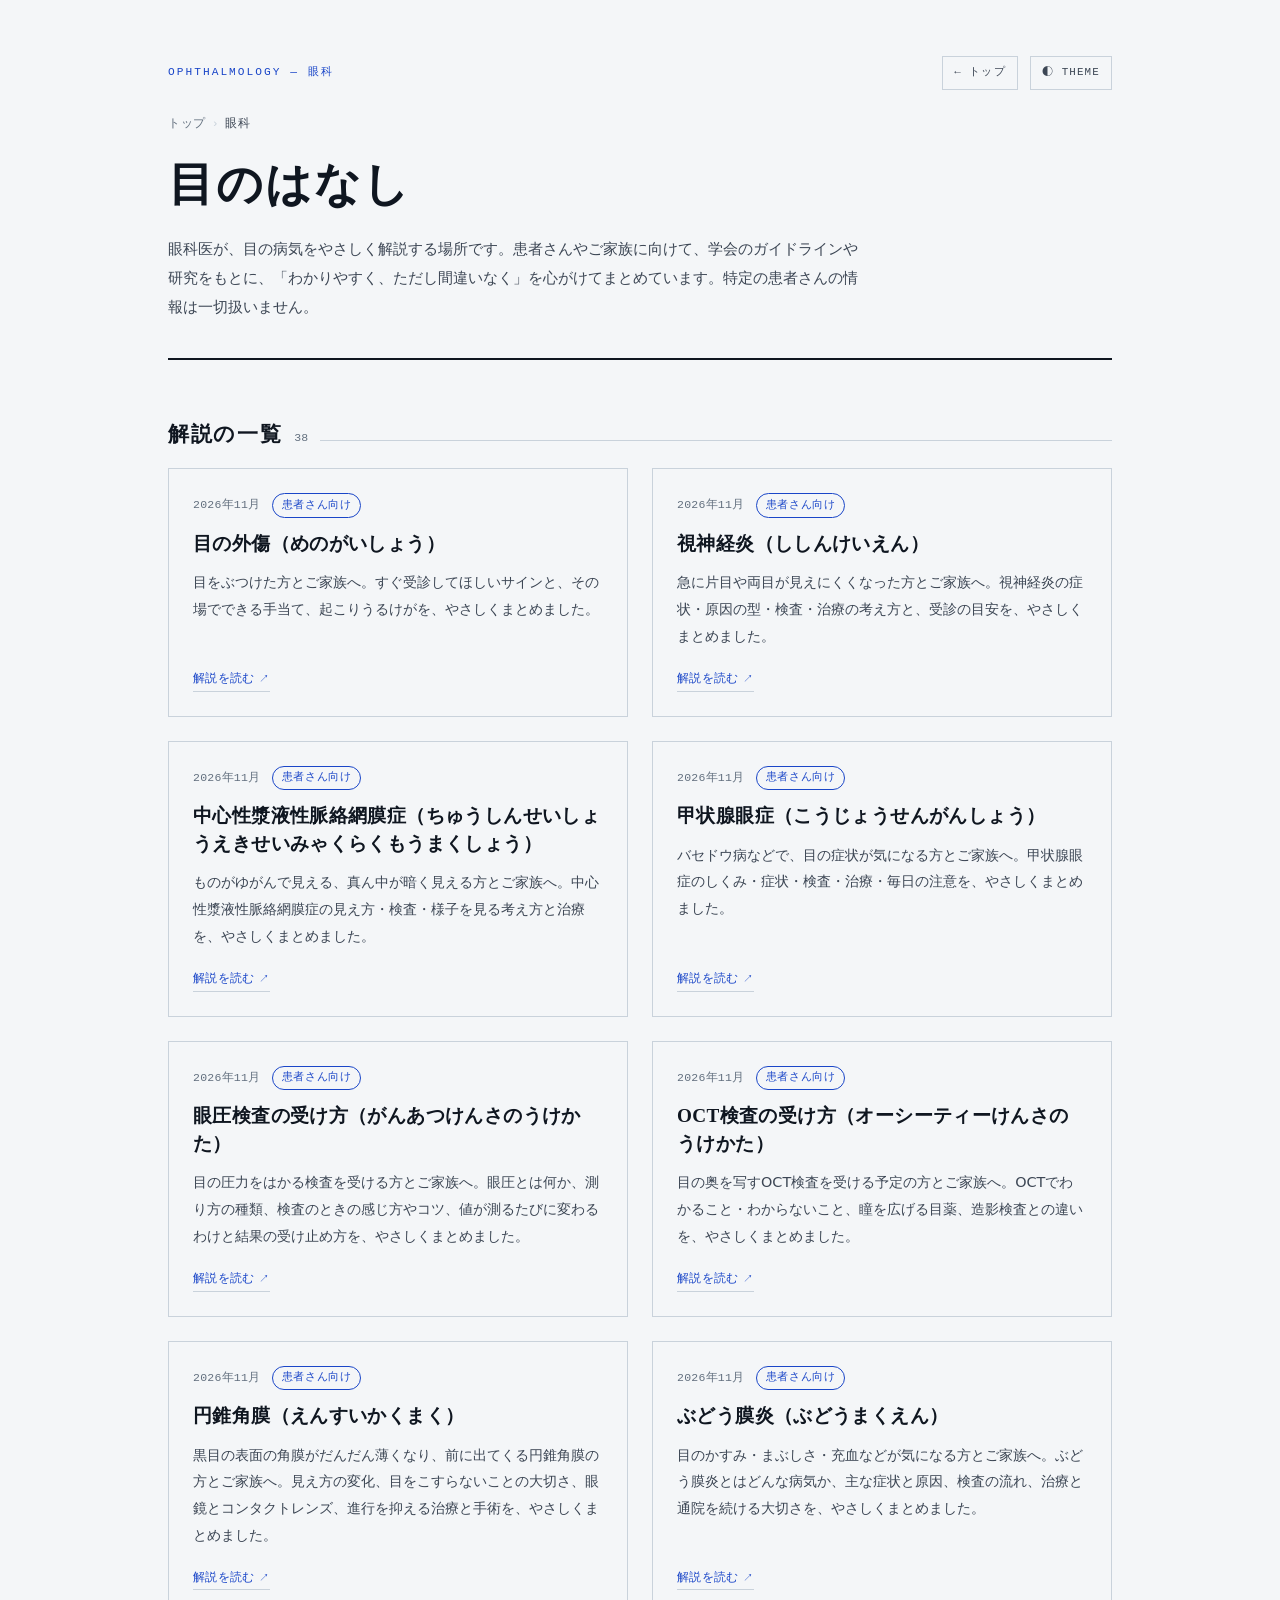
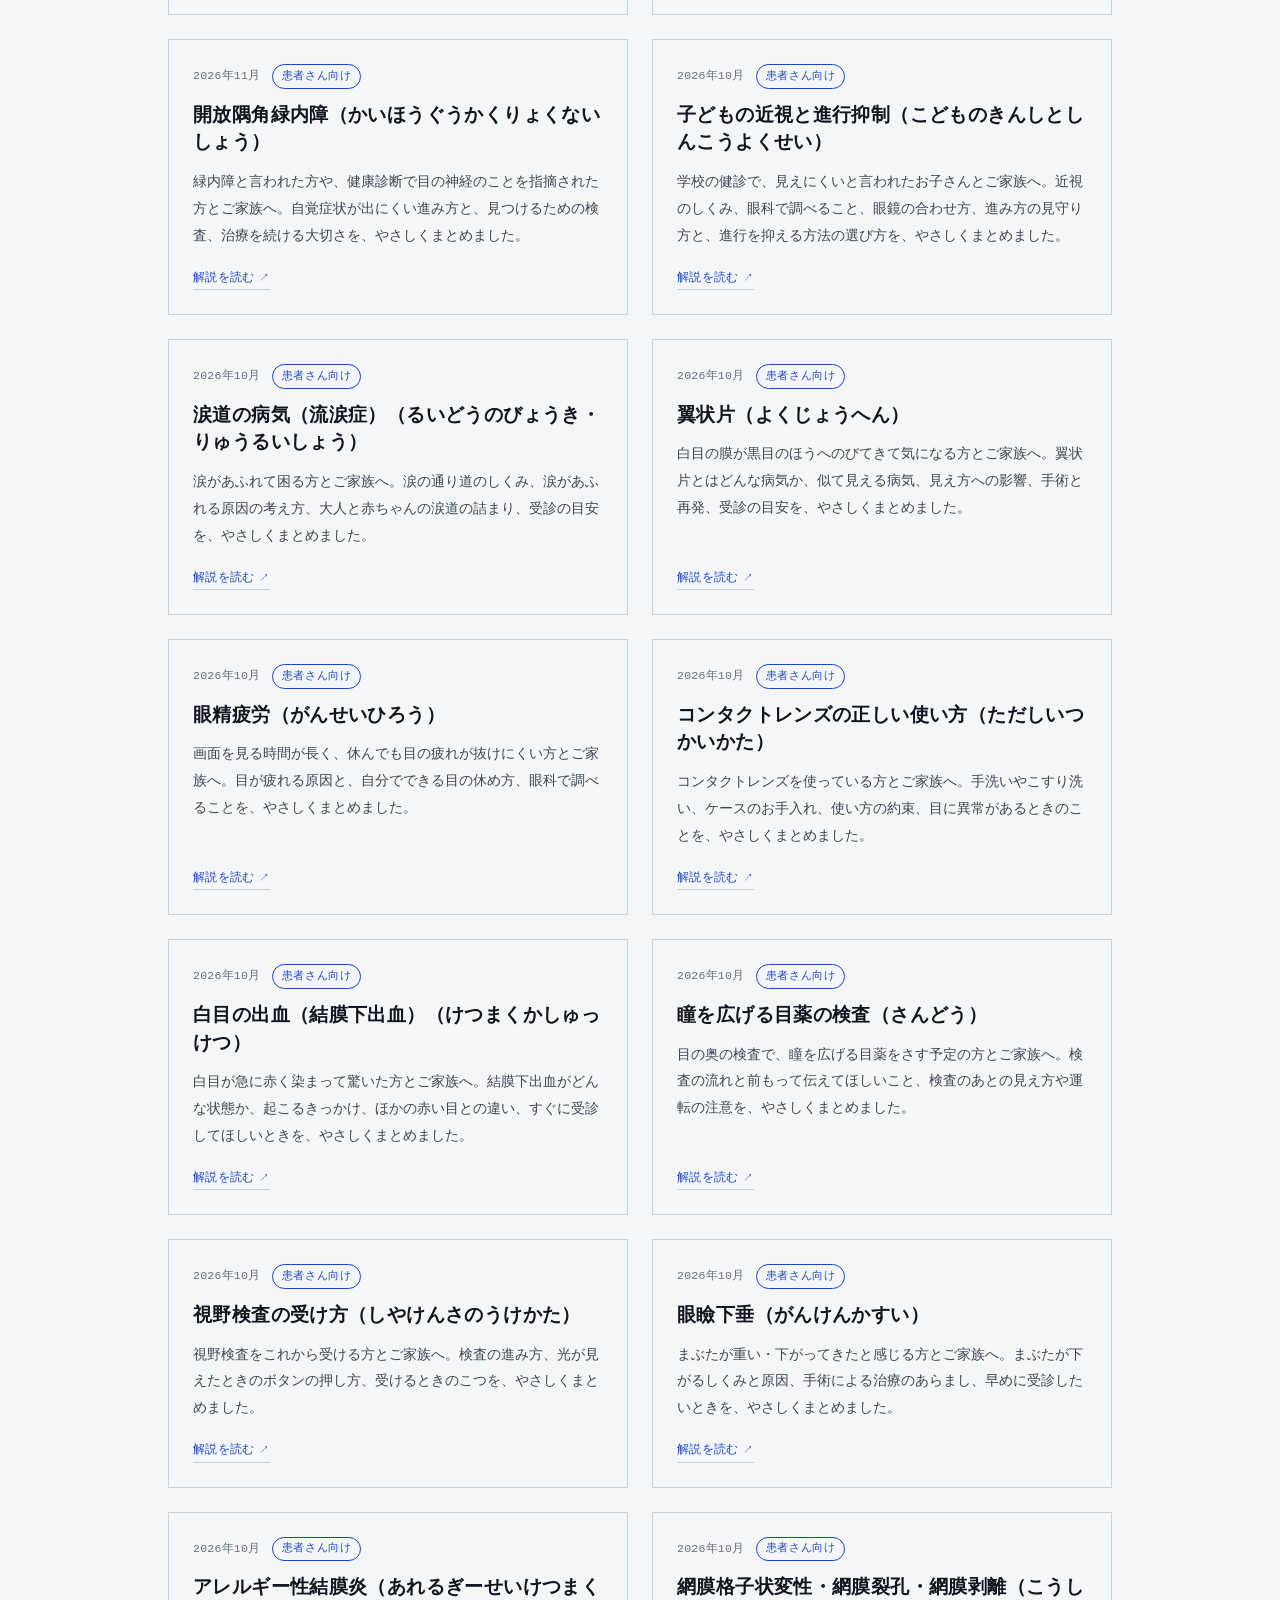
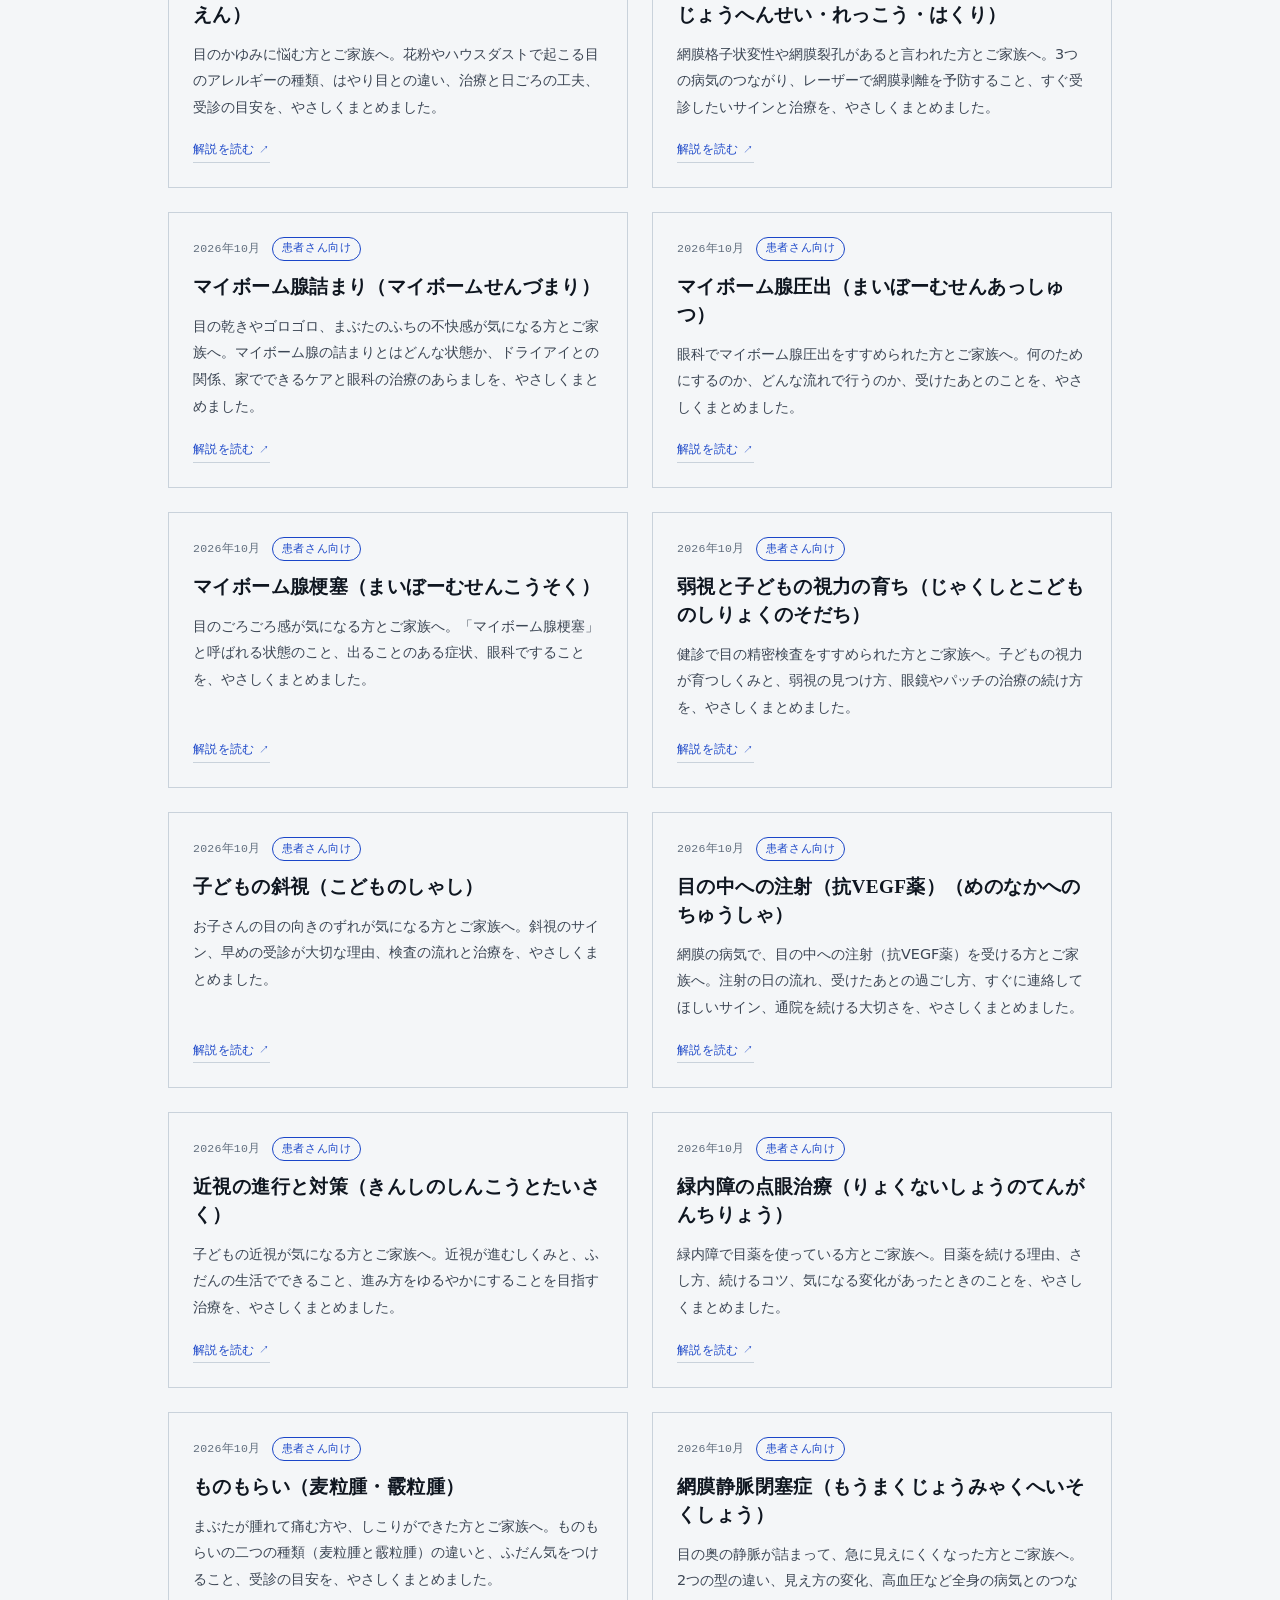
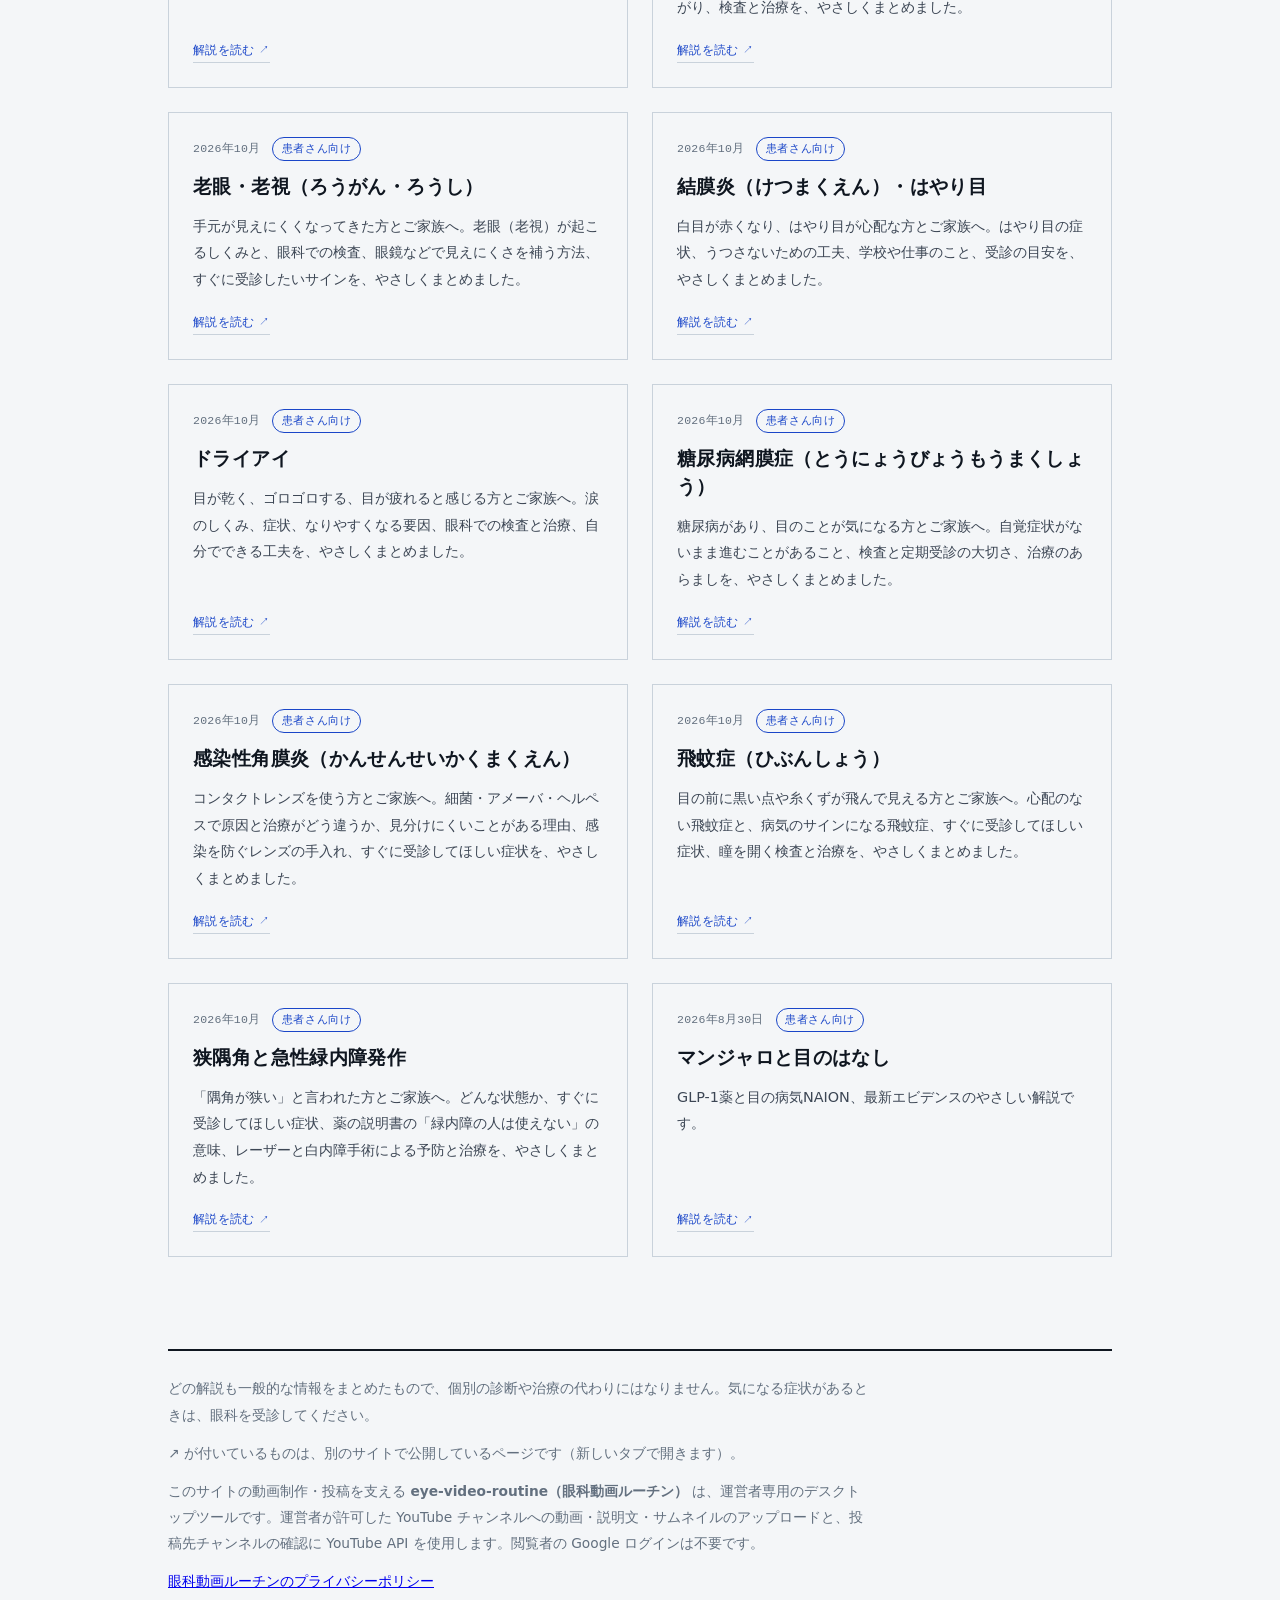
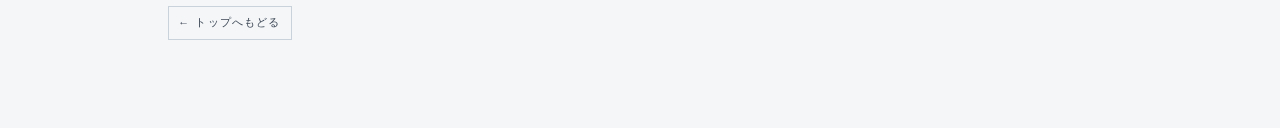
==== eye/index.html @ 0b8acde2 "眼科の解説の一覧に「目の外傷（ぶつけた時）」を追加 Co-Authored-By: Claude Opus 5.5 <noreply@anthropic.com>" ====
<!DOCTYPE html>
<html lang="ja">
<head>
<meta charset="utf-8">
<meta name="viewport" content="width=device-width, initial-scale=1">
<title>目のはなし（眼科） — 医療 × AI 実装事例</title>
<meta name="description" content="眼科医が、目の病気をやさしく解説する場所です。患者さんやご家族に向けて、学会のガイドラインや研究をもとにまとめた解説ページを並べています。">
<meta name="color-scheme" content="light dark">
<meta property="og:type" content="website">
<meta property="og:url" content="https://stvisualrevolution-sys.github.io/portfolio/eye/">
<meta property="og:site_name" content="医療 × AI 実装事例">
<meta property="og:title" content="目のはなし（眼科） — 医療 × AI 実装事例">
<meta property="og:description" content="眼科医が、目の病気をやさしく解説する場所です。患者さんやご家族に向けて、学会のガイドラインや研究をもとにまとめた解説ページを並べています。">
<meta name="twitter:card" content="summary">
<meta name="twitter:title" content="目のはなし（眼科） — 医療 × AI 実装事例">
<meta name="twitter:description" content="眼科医が、目の病気をやさしく解説する場所です。患者さんやご家族に向けて、学会のガイドラインや研究をもとにまとめた解説ページを並べています。">
<link rel="icon" href="data:image/svg+xml,%3Csvg%20xmlns='http://www.w3.org/2000/svg'%20viewBox='0%200%2064%2064'%3E%3Crect%20width='64'%20height='64'%20rx='13'%20fill='%230B1220'/%3E%3Cpath%20d='M7%2035h9.5l4.5-14%206.5%2027%205.5-18%203.5%205h15'%20fill='none'%20stroke='%234C7BFF'%20stroke-width='5'%20stroke-linecap='round'%20stroke-linejoin='round'/%3E%3C/svg%3E">
<link rel="stylesheet" href="../assets/article.css">
<link rel="stylesheet" href="eye.css">
</head>
<body>

<div class="wrap">

  <header class="page-head">
    <div class="topline">
      <p class="eyebrow">Ophthalmology — 眼科</p>
      <div class="top-actions">
        <a class="back-link" href="../">← トップ</a>
        <button class="theme-toggle" id="themeToggle" type="button" aria-label="配色を切り替える">◐ THEME</button>
      </div>
    </div>
    <nav aria-label="現在の場所">
      <ol class="trail">
        <li><a href="../">トップ</a></li>
        <li><span aria-current="page">眼科</span></li>
      </ol>
    </nav>
    <h1 class="page-title">目のはなし</h1>
    <p class="page-lede">眼科医が、目の病気をやさしく解説する場所です。患者さんやご家族に向けて、学会のガイドラインや研究をもとに、「わかりやすく、ただし間違いなく」を心がけてまとめています。特定の患者さんの情報は一切扱いません。</p>
  </header>

  <main>

    <!-- ══ 解説の一覧（新しい順に上から並べる） ══════════
         1本増やすときは、下の <article class="eye-card"> を
         まるごとコピーして、いちばん上に貼り、中身を書き換えます。
         section-head の count（件数）も忘れずに直してください。
    ══════════════════════════════════════════════ -->
    <section>
      <div class="section-head">
        <h2>解説の一覧</h2><span class="count">38</span><span class="fill"></span>
      </div>

      <div class="eye-cards">

        <article class="eye-card">
          <div class="card-meta">
            <span class="date">2026年11月</span>
            <span class="cat">患者さん向け</span>
          </div>
          <h3>目の外傷（めのがいしょう）</h3>
          <p>目をぶつけた方とご家族へ。すぐ受診してほしいサインと、その場でできる手当て、起こりうるけがを、やさしくまとめました。</p>
          <a class="entry-link" href="https://eye-injury-patient-guide.vercel.app/" target="_blank" rel="noopener">解説を読む <span class="arrow">↗</span></a>
        </article>

        <article class="eye-card">
          <div class="card-meta">
            <span class="date">2026年11月</span>
            <span class="cat">患者さん向け</span>
          </div>
          <h3>視神経炎（ししんけいえん）</h3>
          <p>急に片目や両目が見えにくくなった方とご家族へ。視神経炎の症状・原因の型・検査・治療の考え方と、受診の目安を、やさしくまとめました。</p>
          <a class="entry-link" href="https://optic-neuritis-patient-guide.vercel.app/" target="_blank" rel="noopener">解説を読む <span class="arrow">↗</span></a>
        </article>

        <article class="eye-card">
          <div class="card-meta">
            <span class="date">2026年11月</span>
            <span class="cat">患者さん向け</span>
          </div>
          <h3>中心性漿液性脈絡網膜症（ちゅうしんせいしょうえきせいみゃくらくもうまくしょう）</h3>
          <p>ものがゆがんで見える、真ん中が暗く見える方とご家族へ。中心性漿液性脈絡網膜症の見え方・検査・様子を見る考え方と治療を、やさしくまとめました。</p>
          <a class="entry-link" href="https://cscr-patient-guide.vercel.app/" target="_blank" rel="noopener">解説を読む <span class="arrow">↗</span></a>
        </article>

        <article class="eye-card">
          <div class="card-meta">
            <span class="date">2026年11月</span>
            <span class="cat">患者さん向け</span>
          </div>
          <h3>甲状腺眼症（こうじょうせんがんしょう）</h3>
          <p>バセドウ病などで、目の症状が気になる方とご家族へ。甲状腺眼症のしくみ・症状・検査・治療・毎日の注意を、やさしくまとめました。</p>
          <a class="entry-link" href="https://thyroid-eye-patient-guide.vercel.app/" target="_blank" rel="noopener">解説を読む <span class="arrow">↗</span></a>
        </article>

        <article class="eye-card">
          <div class="card-meta">
            <span class="date">2026年11月</span>
            <span class="cat">患者さん向け</span>
          </div>
          <h3>眼圧検査の受け方（がんあつけんさのうけかた）</h3>
          <p>目の圧力をはかる検査を受ける方とご家族へ。眼圧とは何か、測り方の種類、検査のときの感じ方やコツ、値が測るたびに変わるわけと結果の受け止め方を、やさしくまとめました。</p>
          <a class="entry-link" href="https://eye-pressure-test-patient-guide.vercel.app/" target="_blank" rel="noopener">解説を読む <span class="arrow">↗</span></a>
        </article>

        <article class="eye-card">
          <div class="card-meta">
            <span class="date">2026年11月</span>
            <span class="cat">患者さん向け</span>
          </div>
          <h3>OCT検査の受け方（オーシーティーけんさのうけかた）</h3>
          <p>目の奥を写すOCT検査を受ける予定の方とご家族へ。OCTでわかること・わからないこと、瞳を広げる目薬、造影検査との違いを、やさしくまとめました。</p>
          <a class="entry-link" href="https://oct-exam-patient-guide.vercel.app/" target="_blank" rel="noopener">解説を読む <span class="arrow">↗</span></a>
        </article>

        <article class="eye-card">
          <div class="card-meta">
            <span class="date">2026年11月</span>
            <span class="cat">患者さん向け</span>
          </div>
          <h3>円錐角膜（えんすいかくまく）</h3>
          <p>黒目の表面の角膜がだんだん薄くなり、前に出てくる円錐角膜の方とご家族へ。見え方の変化、目をこすらないことの大切さ、眼鏡とコンタクトレンズ、進行を抑える治療と手術を、やさしくまとめました。</p>
          <a class="entry-link" href="https://keratoconus-patient-guide.vercel.app/" target="_blank" rel="noopener">解説を読む <span class="arrow">↗</span></a>
        </article>

        <article class="eye-card">
          <div class="card-meta">
            <span class="date">2026年11月</span>
            <span class="cat">患者さん向け</span>
          </div>
          <h3>ぶどう膜炎（ぶどうまくえん）</h3>
          <p>目のかすみ・まぶしさ・充血などが気になる方とご家族へ。ぶどう膜炎とはどんな病気か、主な症状と原因、検査の流れ、治療と通院を続ける大切さを、やさしくまとめました。</p>
          <a class="entry-link" href="https://uveitis-patient-guide.vercel.app/" target="_blank" rel="noopener">解説を読む <span class="arrow">↗</span></a>
        </article>

        <article class="eye-card">
          <div class="card-meta">
            <span class="date">2026年11月</span>
            <span class="cat">患者さん向け</span>
          </div>
          <h3>開放隅角緑内障（かいほうぐうかくりょくないしょう）</h3>
          <p>緑内障と言われた方や、健康診断で目の神経のことを指摘された方とご家族へ。自覚症状が出にくい進み方と、見つけるための検査、治療を続ける大切さを、やさしくまとめました。</p>
          <a class="entry-link" href="https://open-angle-glaucoma-patient-guide.vercel.app/" target="_blank" rel="noopener">解説を読む <span class="arrow">↗</span></a>
        </article>

        <article class="eye-card">
          <div class="card-meta">
            <span class="date">2026年10月</span>
            <span class="cat">患者さん向け</span>
          </div>
          <h3>子どもの近視と進行抑制（こどものきんしとしんこうよくせい）</h3>
          <p>学校の健診で、見えにくいと言われたお子さんとご家族へ。近視のしくみ、眼科で調べること、眼鏡の合わせ方、進み方の見守り方と、進行を抑える方法の選び方を、やさしくまとめました。</p>
          <a class="entry-link" href="https://child-myopia-patient-guide.vercel.app/" target="_blank" rel="noopener">解説を読む <span class="arrow">↗</span></a>
        </article>

        <article class="eye-card">
          <div class="card-meta">
            <span class="date">2026年10月</span>
            <span class="cat">患者さん向け</span>
          </div>
          <h3>涙道の病気（流涙症）（るいどうのびょうき・りゅうるいしょう）</h3>
          <p>涙があふれて困る方とご家族へ。涙の通り道のしくみ、涙があふれる原因の考え方、大人と赤ちゃんの涙道の詰まり、受診の目安を、やさしくまとめました。</p>
          <a class="entry-link" href="https://epiphora-patient-guide.vercel.app/" target="_blank" rel="noopener">解説を読む <span class="arrow">↗</span></a>
        </article>

        <article class="eye-card">
          <div class="card-meta">
            <span class="date">2026年10月</span>
            <span class="cat">患者さん向け</span>
          </div>
          <h3>翼状片（よくじょうへん）</h3>
          <p>白目の膜が黒目のほうへのびてきて気になる方とご家族へ。翼状片とはどんな病気か、似て見える病気、見え方への影響、手術と再発、受診の目安を、やさしくまとめました。</p>
          <a class="entry-link" href="https://pterygium-patient-guide.vercel.app/" target="_blank" rel="noopener">解説を読む <span class="arrow">↗</span></a>
        </article>

        <article class="eye-card">
          <div class="card-meta">
            <span class="date">2026年10月</span>
            <span class="cat">患者さん向け</span>
          </div>
          <h3>眼精疲労（がんせいひろう）</h3>
          <p>画面を見る時間が長く、休んでも目の疲れが抜けにくい方とご家族へ。目が疲れる原因と、自分でできる目の休め方、眼科で調べることを、やさしくまとめました。</p>
          <a class="entry-link" href="https://eye-strain-patient-guide.vercel.app/" target="_blank" rel="noopener">解説を読む <span class="arrow">↗</span></a>
        </article>

        <article class="eye-card">
          <div class="card-meta">
            <span class="date">2026年10月</span>
            <span class="cat">患者さん向け</span>
          </div>
          <h3>コンタクトレンズの正しい使い方（ただしいつかいかた）</h3>
          <p>コンタクトレンズを使っている方とご家族へ。手洗いやこすり洗い、ケースのお手入れ、使い方の約束、目に異常があるときのことを、やさしくまとめました。</p>
          <a class="entry-link" href="https://contact-lens-patient-guide.vercel.app/" target="_blank" rel="noopener">解説を読む <span class="arrow">↗</span></a>
        </article>

        <article class="eye-card">
          <div class="card-meta">
            <span class="date">2026年10月</span>
            <span class="cat">患者さん向け</span>
          </div>
          <h3>白目の出血（結膜下出血）（けつまくかしゅっけつ）</h3>
          <p>白目が急に赤く染まって驚いた方とご家族へ。結膜下出血がどんな状態か、起こるきっかけ、ほかの赤い目との違い、すぐに受診してほしいときを、やさしくまとめました。</p>
          <a class="entry-link" href="https://subconj-hemorrhage-patient-guide.vercel.app/" target="_blank" rel="noopener">解説を読む <span class="arrow">↗</span></a>
        </article>

        <article class="eye-card">
          <div class="card-meta">
            <span class="date">2026年10月</span>
            <span class="cat">患者さん向け</span>
          </div>
          <h3>瞳を広げる目薬の検査（さんどう）</h3>
          <p>目の奥の検査で、瞳を広げる目薬をさす予定の方とご家族へ。検査の流れと前もって伝えてほしいこと、検査のあとの見え方や運転の注意を、やさしくまとめました。</p>
          <a class="entry-link" href="https://mydriasis-patient-guide.vercel.app/" target="_blank" rel="noopener">解説を読む <span class="arrow">↗</span></a>
        </article>

        <article class="eye-card">
          <div class="card-meta">
            <span class="date">2026年10月</span>
            <span class="cat">患者さん向け</span>
          </div>
          <h3>視野検査の受け方（しやけんさのうけかた）</h3>
          <p>視野検査をこれから受ける方とご家族へ。検査の進み方、光が見えたときのボタンの押し方、受けるときのこつを、やさしくまとめました。</p>
          <a class="entry-link" href="https://visual-field-test-patient-guide.vercel.app/" target="_blank" rel="noopener">解説を読む <span class="arrow">↗</span></a>
        </article>

        <article class="eye-card">
          <div class="card-meta">
            <span class="date">2026年10月</span>
            <span class="cat">患者さん向け</span>
          </div>
          <h3>眼瞼下垂（がんけんかすい）</h3>
          <p>まぶたが重い・下がってきたと感じる方とご家族へ。まぶたが下がるしくみと原因、手術による治療のあらまし、早めに受診したいときを、やさしくまとめました。</p>
          <a class="entry-link" href="https://ptosis-patient-guide.vercel.app/" target="_blank" rel="noopener">解説を読む <span class="arrow">↗</span></a>
        </article>

        <article class="eye-card">
          <div class="card-meta">
            <span class="date">2026年10月</span>
            <span class="cat">患者さん向け</span>
          </div>
          <h3>アレルギー性結膜炎（あれるぎーせいけつまくえん）</h3>
          <p>目のかゆみに悩む方とご家族へ。花粉やハウスダストで起こる目のアレルギーの種類、はやり目との違い、治療と日ごろの工夫、受診の目安を、やさしくまとめました。</p>
          <a class="entry-link" href="https://eye-allergy-patient-guide.vercel.app/" target="_blank" rel="noopener">解説を読む <span class="arrow">↗</span></a>
        </article>

        <article class="eye-card">
          <div class="card-meta">
            <span class="date">2026年10月</span>
            <span class="cat">患者さん向け</span>
          </div>
          <h3>網膜格子状変性・網膜裂孔・網膜剥離（こうしじょうへんせい・れっこう・はくり）</h3>
          <p>網膜格子状変性や網膜裂孔があると言われた方とご家族へ。3つの病気のつながり、レーザーで網膜剥離を予防すること、すぐ受診したいサインと治療を、やさしくまとめました。</p>
          <a class="entry-link" href="https://lattice-tear-rd-patient-guide.vercel.app/" target="_blank" rel="noopener">解説を読む <span class="arrow">↗</span></a>
        </article>

        <article class="eye-card">
          <div class="card-meta">
            <span class="date">2026年10月</span>
            <span class="cat">患者さん向け</span>
          </div>
          <h3>マイボーム腺詰まり（マイボームせんづまり）</h3>
          <p>目の乾きやゴロゴロ、まぶたのふちの不快感が気になる方とご家族へ。マイボーム腺の詰まりとはどんな状態か、ドライアイとの関係、家でできるケアと眼科の治療のあらましを、やさしくまとめました。</p>
          <a class="entry-link" href="https://meibomian-blockage-patient-guide.vercel.app/" target="_blank" rel="noopener">解説を読む <span class="arrow">↗</span></a>
        </article>

        <article class="eye-card">
          <div class="card-meta">
            <span class="date">2026年10月</span>
            <span class="cat">患者さん向け</span>
          </div>
          <h3>マイボーム腺圧出（まいぼーむせんあっしゅつ）</h3>
          <p>眼科でマイボーム腺圧出をすすめられた方とご家族へ。何のためにするのか、どんな流れで行うのか、受けたあとのことを、やさしくまとめました。</p>
          <a class="entry-link" href="https://meibomian-expression-patient-guide.vercel.app/" target="_blank" rel="noopener">解説を読む <span class="arrow">↗</span></a>
        </article>

        <article class="eye-card">
          <div class="card-meta">
            <span class="date">2026年10月</span>
            <span class="cat">患者さん向け</span>
          </div>
          <h3>マイボーム腺梗塞（まいぼーむせんこうそく）</h3>
          <p>目のごろごろ感が気になる方とご家族へ。「マイボーム腺梗塞」と呼ばれる状態のこと、出ることのある症状、眼科ですることを、やさしくまとめました。</p>
          <a class="entry-link" href="https://meibomian-infarct-patient-guide.vercel.app/" target="_blank" rel="noopener">解説を読む <span class="arrow">↗</span></a>
        </article>

        <article class="eye-card">
          <div class="card-meta">
            <span class="date">2026年10月</span>
            <span class="cat">患者さん向け</span>
          </div>
          <h3>弱視と子どもの視力の育ち（じゃくしとこどものしりょくのそだち）</h3>
          <p>健診で目の精密検査をすすめられた方とご家族へ。子どもの視力が育つしくみと、弱視の見つけ方、眼鏡やパッチの治療の続け方を、やさしくまとめました。</p>
          <a class="entry-link" href="https://amblyopia-patient-guide.vercel.app/" target="_blank" rel="noopener">解説を読む <span class="arrow">↗</span></a>
        </article>

        <article class="eye-card">
          <div class="card-meta">
            <span class="date">2026年10月</span>
            <span class="cat">患者さん向け</span>
          </div>
          <h3>子どもの斜視（こどものしゃし）</h3>
          <p>お子さんの目の向きのずれが気になる方とご家族へ。斜視のサイン、早めの受診が大切な理由、検査の流れと治療を、やさしくまとめました。</p>
          <a class="entry-link" href="https://child-strabismus-patient-guide.vercel.app/" target="_blank" rel="noopener">解説を読む <span class="arrow">↗</span></a>
        </article>

        <article class="eye-card">
          <div class="card-meta">
            <span class="date">2026年10月</span>
            <span class="cat">患者さん向け</span>
          </div>
          <h3>目の中への注射（抗VEGF薬）（めのなかへのちゅうしゃ）</h3>
          <p>網膜の病気で、目の中への注射（抗VEGF薬）を受ける方とご家族へ。注射の日の流れ、受けたあとの過ごし方、すぐに連絡してほしいサイン、通院を続ける大切さを、やさしくまとめました。</p>
          <a class="entry-link" href="https://anti-vegf-injection-patient-guide.vercel.app/" target="_blank" rel="noopener">解説を読む <span class="arrow">↗</span></a>
        </article>

        <article class="eye-card">
          <div class="card-meta">
            <span class="date">2026年10月</span>
            <span class="cat">患者さん向け</span>
          </div>
          <h3>近視の進行と対策（きんしのしんこうとたいさく）</h3>
          <p>子どもの近視が気になる方とご家族へ。近視が進むしくみと、ふだんの生活でできること、進み方をゆるやかにすることを目指す治療を、やさしくまとめました。</p>
          <a class="entry-link" href="https://myopia-control-patient-guide.vercel.app/" target="_blank" rel="noopener">解説を読む <span class="arrow">↗</span></a>
        </article>

        <article class="eye-card">
          <div class="card-meta">
            <span class="date">2026年10月</span>
            <span class="cat">患者さん向け</span>
          </div>
          <h3>緑内障の点眼治療（りょくないしょうのてんがんちりょう）</h3>
          <p>緑内障で目薬を使っている方とご家族へ。目薬を続ける理由、さし方、続けるコツ、気になる変化があったときのことを、やさしくまとめました。</p>
          <a class="entry-link" href="https://glaucoma-drops-patient-guide.vercel.app/" target="_blank" rel="noopener">解説を読む <span class="arrow">↗</span></a>
        </article>

        <article class="eye-card">
          <div class="card-meta">
            <span class="date">2026年10月</span>
            <span class="cat">患者さん向け</span>
          </div>
          <h3>ものもらい（麦粒腫・霰粒腫）</h3>
          <p>まぶたが腫れて痛む方や、しこりができた方とご家族へ。ものもらいの二つの種類（麦粒腫と霰粒腫）の違いと、ふだん気をつけること、受診の目安を、やさしくまとめました。</p>
          <a class="entry-link" href="https://stye-chalazion-patient-guide.vercel.app/" target="_blank" rel="noopener">解説を読む <span class="arrow">↗</span></a>
        </article>

        <article class="eye-card">
          <div class="card-meta">
            <span class="date">2026年10月</span>
            <span class="cat">患者さん向け</span>
          </div>
          <h3>網膜静脈閉塞症（もうまくじょうみゃくへいそくしょう）</h3>
          <p>目の奥の静脈が詰まって、急に見えにくくなった方とご家族へ。2つの型の違い、見え方の変化、高血圧など全身の病気とのつながり、検査と治療を、やさしくまとめました。</p>
          <a class="entry-link" href="https://retinal-vein-occlusion-patient-guide.vercel.app/" target="_blank" rel="noopener">解説を読む <span class="arrow">↗</span></a>
        </article>

        <article class="eye-card">
          <div class="card-meta">
            <span class="date">2026年10月</span>
            <span class="cat">患者さん向け</span>
          </div>
          <h3>老眼・老視（ろうがん・ろうし）</h3>
          <p>手元が見えにくくなってきた方とご家族へ。老眼（老視）が起こるしくみと、眼科での検査、眼鏡などで見えにくさを補う方法、すぐに受診したいサインを、やさしくまとめました。</p>
          <a class="entry-link" href="https://presbyopia-patient-guide.vercel.app/" target="_blank" rel="noopener">解説を読む <span class="arrow">↗</span></a>
        </article>

        <article class="eye-card">
          <div class="card-meta">
            <span class="date">2026年10月</span>
            <span class="cat">患者さん向け</span>
          </div>
          <h3>結膜炎（けつまくえん）・はやり目</h3>
          <p>白目が赤くなり、はやり目が心配な方とご家族へ。はやり目の症状、うつさないための工夫、学校や仕事のこと、受診の目安を、やさしくまとめました。</p>
          <a class="entry-link" href="https://conjunctivitis-patient-guide.vercel.app/" target="_blank" rel="noopener">解説を読む <span class="arrow">↗</span></a>
        </article>

        <article class="eye-card">
          <div class="card-meta">
            <span class="date">2026年10月</span>
            <span class="cat">患者さん向け</span>
          </div>
          <h3>ドライアイ</h3>
          <p>目が乾く、ゴロゴロする、目が疲れると感じる方とご家族へ。涙のしくみ、症状、なりやすくなる要因、眼科での検査と治療、自分でできる工夫を、やさしくまとめました。</p>
          <a class="entry-link" href="https://dry-eye-patient-guide.vercel.app/" target="_blank" rel="noopener">解説を読む <span class="arrow">↗</span></a>
        </article>

        <article class="eye-card">
          <div class="card-meta">
            <span class="date">2026年10月</span>
            <span class="cat">患者さん向け</span>
          </div>
          <h3>糖尿病網膜症（とうにょうびょうもうまくしょう）</h3>
          <p>糖尿病があり、目のことが気になる方とご家族へ。自覚症状がないまま進むことがあること、検査と定期受診の大切さ、治療のあらましを、やさしくまとめました。</p>
          <a class="entry-link" href="https://diabetic-retinopathy-patient-guide.vercel.app/" target="_blank" rel="noopener">解説を読む <span class="arrow">↗</span></a>
        </article>

        <article class="eye-card">
          <div class="card-meta">
            <span class="date">2026年10月</span>
            <span class="cat">患者さん向け</span>
          </div>
          <h3>感染性角膜炎（かんせんせいかくまくえん）</h3>
          <p>コンタクトレンズを使う方とご家族へ。細菌・アメーバ・ヘルペスで原因と治療がどう違うか、見分けにくいことがある理由、感染を防ぐレンズの手入れ、すぐに受診してほしい症状を、やさしくまとめました。</p>
          <a class="entry-link" href="https://keratitis-patient-guide.vercel.app/" target="_blank" rel="noopener">解説を読む <span class="arrow">↗</span></a>
        </article>

        <article class="eye-card">
          <div class="card-meta">
            <span class="date">2026年10月</span>
            <span class="cat">患者さん向け</span>
          </div>
          <h3>飛蚊症（ひぶんしょう）</h3>
          <p>目の前に黒い点や糸くずが飛んで見える方とご家族へ。心配のない飛蚊症と、病気のサインになる飛蚊症、すぐに受診してほしい症状、瞳を開く検査と治療を、やさしくまとめました。</p>
          <a class="entry-link" href="https://floaters-patient-guide.vercel.app/" target="_blank" rel="noopener">解説を読む <span class="arrow">↗</span></a>
        </article>

        <article class="eye-card">
          <div class="card-meta">
            <span class="date">2026年10月</span>
            <span class="cat">患者さん向け</span>
          </div>
          <h3>狭隅角と急性緑内障発作</h3>
          <p>「隅角が狭い」と言われた方とご家族へ。どんな状態か、すぐに受診してほしい症状、薬の説明書の「緑内障の人は使えない」の意味、レーザーと白内障手術による予防と治療を、やさしくまとめました。</p>
          <a class="entry-link" href="https://angle-closure-patient-guide.vercel.app/" target="_blank" rel="noopener">解説を読む <span class="arrow">↗</span></a>
        </article>

        <article class="eye-card">
          <div class="card-meta">
            <span class="date">2026年8月30日</span>
            <span class="cat">患者さん向け</span>
          </div>
          <h3>マンジャロと目のはなし</h3>
          <p>GLP-1薬と目の病気NAION、最新エビデンスのやさしい解説です。</p>
          <a class="entry-link" href="https://naion-patient-guide.vercel.app" target="_blank" rel="noopener">解説を読む <span class="arrow">↗</span></a>
        </article>

      </div>
    </section>

  </main>

  <footer class="note">
    <p>どの解説も一般的な情報をまとめたもので、個別の診断や治療の代わりにはなりません。気になる症状があるときは、眼科を受診してください。</p>
    <p>↗ が付いているものは、別のサイトで公開しているページです（新しいタブで開きます）。</p>
    <p>このサイトの動画制作・投稿を支える <strong>eye-video-routine（眼科動画ルーチン）</strong> は、運営者専用のデスクトップツールです。運営者が許可した YouTube チャンネルへの動画・説明文・サムネイルのアップロードと、投稿先チャンネルの確認に YouTube API を使用します。閲覧者の Google ログインは不要です。</p>
    <p><a href="privacy.html">眼科動画ルーチンのプライバシーポリシー</a></p>
    <a class="back-link" href="../">← トップへもどる</a>
  </footer>

</div>

<script>
  (function () {
    var root = document.documentElement;
    var btn  = document.getElementById('themeToggle');
    var saved = null;
    try { saved = localStorage.getItem('ledger-theme'); } catch (e) {}
    if (saved) root.setAttribute('data-theme', saved);
    btn.addEventListener('click', function () {
      var cur = root.getAttribute('data-theme');
      if (!cur) {
        cur = window.matchMedia('(prefers-color-scheme: dark)').matches ? 'dark' : 'light';
      }
      var next = cur === 'dark' ? 'light' : 'dark';
      root.setAttribute('data-theme', next);
      try { localStorage.setItem('ledger-theme', next); } catch (e) {}
    });
  })();
</script>
</body>
</html>
---- assets/article.css ----
/* ─────────────────────────────────────────────
   記事まわり共通スタイル / Articles
   medical-ai portfolio

   このファイルは articles.html と articles/ 配下の
   記事ページが共通で読み込みます。
   デザイントークン（色・字体・余白）は index.html と同じ値。
   ※ index.html 側の <style> は独立しているので、
     ここを直しても既存ページの見た目は変わりません。
   ───────────────────────────────────────────── */

/* ── デザイントークン ─────────────────────── */

:root {
  --ground:      #F4F6F8;
  --ground-sub:  #E9EDF1;
  --ink:         #0F1620;
  --ink-soft:    #3C4654;
  --slate:       #63707F;
  --rule:        #C9D2DB;
  --rule-soft:   #DDE4EA;
  --cobalt:      #1A46C8;
  --cobalt-soft: #E4EAFA;
  --fluor:       #7A9410;
  --amber:       #A56A00;

  --f-display: "Hiragino Mincho ProN", "Yu Mincho", "YuMincho", "Songti SC", serif;
  --f-body:    "Hiragino Sans", "Yu Gothic", "YuGothic", system-ui, -apple-system, sans-serif;
  --f-data:    ui-monospace, "SF Mono", "Menlo", "Consolas", monospace;

  --s1: .25rem;  --s2: .5rem;   --s3: .75rem;  --s4: 1rem;
  --s5: 1.5rem;  --s6: 2.25rem; --s7: 3.5rem;  --s8: 5.5rem;

  --measure: 34rem;
  /* 長文を読ませる本文の横幅上限。1行が長すぎると行を見失うため */
  --measure-read: 38rem;
}

/* 端末の設定がダークのとき（利用者がボタンで選んでいない場合） */
@media (prefers-color-scheme: dark) {
  :root {
    --ground:      #0C1219;
    --ground-sub:  #131C26;
    --ink:         #E7EDF3;
    --ink-soft:    #B4C0CD;
    --slate:       #8593A2;
    --rule:        #27333F;
    --rule-soft:   #1B242E;
    --cobalt:      #7D9CFF;
    --cobalt-soft: #16233F;
    --fluor:       #B9D93F;
    --amber:       #D9A03C;
  }
}

/* ◐ THEME ボタンで明示的に選ばれたとき（端末の設定より優先） */
:root[data-theme="dark"] {
  --ground:      #0C1219;
  --ground-sub:  #131C26;
  --ink:         #E7EDF3;
  --ink-soft:    #B4C0CD;
  --slate:       #8593A2;
  --rule:        #27333F;
  --rule-soft:   #1B242E;
  --cobalt:      #7D9CFF;
  --cobalt-soft: #16233F;
  --fluor:       #B9D93F;
  --amber:       #D9A03C;
}

:root[data-theme="light"] {
  --ground:      #F4F6F8;
  --ground-sub:  #E9EDF1;
  --ink:         #0F1620;
  --ink-soft:    #3C4654;
  --slate:       #63707F;
  --rule:        #C9D2DB;
  --rule-soft:   #DDE4EA;
  --cobalt:      #1A46C8;
  --cobalt-soft: #E4EAFA;
  --fluor:       #7A9410;
  --amber:       #A56A00;
}

/* ── 土台 ─────────────────────────────────── */

*, *::before, *::after { box-sizing: border-box; }

body {
  margin: 0;
  background: var(--ground);
  color: var(--ink);
  font-family: var(--f-body);
  font-size: 16px;
  line-height: 1.75;
  -webkit-font-smoothing: antialiased;
  font-feature-settings: "palt" 1;
  /* ページ全体が横に流れないための保険 */
  overflow-x: hidden;
}

img, svg { max-width: 100%; }
button { font: inherit; color: inherit; }

.wrap {
  max-width: 62rem;
  margin: 0 auto;
  padding: 0 var(--s5) var(--s8);
}

/* ── ページ頭（index.html の masthead と同じ組み） ── */

.topline {
  display: flex;
  align-items: center;
  justify-content: space-between;
  flex-wrap: wrap;
  gap: var(--s3) var(--s4);
}

.top-actions { display: flex; flex-wrap: wrap; gap: var(--s3); flex-shrink: 0; }

.theme-toggle, .back-link {
  flex-shrink: 0;
  background: var(--ground);
  border: 1px solid var(--rule);
  color: var(--ink-soft);
  font-family: var(--f-data);
  font-size: .68rem;
  letter-spacing: .1em;
  padding: .4rem .7rem;
  cursor: pointer;
  text-decoration: none;
  display: inline-flex;
  align-items: center;
  transition: border-color .15s, color .15s, background .15s;
}
.theme-toggle:hover, .back-link:hover { border-color: var(--cobalt); color: var(--cobalt); }
.theme-toggle:focus-visible, .back-link:focus-visible { outline: 2px solid var(--cobalt); outline-offset: 2px; }

.theme-toggle.cta, .back-link.cta { border-color: var(--cobalt); color: var(--cobalt); }
.theme-toggle.cta:hover, .back-link.cta:hover { background: var(--cobalt); color: var(--ground); }

.eyebrow {
  font-family: var(--f-data);
  font-size: .7rem;
  letter-spacing: .18em;
  text-transform: uppercase;
  color: var(--cobalt);
  margin: 0;
}

.page-head {
  display: flex;
  flex-direction: column;
  gap: var(--s5);
  padding: var(--s7) 0 var(--s6);
  border-bottom: 2px solid var(--ink);
}

.page-title {
  font-family: var(--f-display);
  font-size: clamp(1.9rem, 5vw, 2.9rem);
  font-weight: 600;
  letter-spacing: .04em;
  line-height: 1.15;
  margin: 0;
  text-wrap: balance;
}

.page-lede {
  font-size: .95rem;
  line-height: 1.9;
  color: var(--ink-soft);
  margin: 0;
  max-width: 44rem;
}

/* ── 絞り込み ─────────────────────────────── */

.filters {
  display: flex;
  flex-wrap: wrap;
  gap: var(--s2);
  align-items: center;
  padding: var(--s5) 0;
  border-bottom: 1px solid var(--rule);
  position: sticky;
  top: 0;
  background: var(--ground);
  z-index: 5;
}

.filters-label {
  font-family: var(--f-data);
  font-size: .68rem;
  letter-spacing: .12em;
  text-transform: uppercase;
  color: var(--slate);
  margin-right: var(--s2);
}

.chip {
  font-family: var(--f-body);
  font-size: .82rem;
  color: var(--ink-soft);
  background: transparent;
  border: 1px solid var(--rule);
  padding: var(--s1) var(--s3);
  cursor: pointer;
  transition: border-color .15s, color .15s, background .15s;
}

.chip:hover { border-color: var(--cobalt); color: var(--cobalt); }
.chip:focus-visible { outline: 2px solid var(--cobalt); outline-offset: 2px; }
.chip[aria-pressed="true"] {
  background: var(--cobalt);
  border-color: var(--cobalt);
  color: var(--ground);
}

/* ── 記事一覧 ─────────────────────────────── */

.section-head {
  display: flex;
  align-items: baseline;
  gap: var(--s3);
  padding: var(--s7) 0 var(--s4);
}

.section-head h2 {
  font-family: var(--f-display);
  font-size: 1.3rem;
  font-weight: 600;
  letter-spacing: .08em;
  margin: 0;
}

.section-head .count {
  font-family: var(--f-data);
  font-size: .72rem;
  font-variant-numeric: tabular-nums;
  color: var(--slate);
}

.section-head .fill {
  flex: 1;
  height: 1px;
  background: var(--rule);
}

.entry {
  display: grid;
  grid-template-columns: 7.5rem 1fr;
  gap: 0 var(--s5);
  padding: var(--s5) 0;
  border-bottom: 1px solid var(--rule-soft);
  transition: background .15s;
}

.entry:hover { background: var(--ground-sub); }

.entry-meta {
  display: flex;
  flex-direction: column;
  gap: var(--s2);
  padding-top: 4px;
}

.date {
  font-family: var(--f-data);
  font-size: .72rem;
  font-variant-numeric: tabular-nums;
  color: var(--slate);
  letter-spacing: .02em;
}

/* 分類の印。一覧でも記事ページでも同じ見た目にする */
.cat {
  align-self: flex-start;
  font-family: var(--f-data);
  font-size: .66rem;
  letter-spacing: .06em;
  color: var(--cobalt);
  border: 1px solid var(--cobalt);
  border-radius: 999px;
  padding: .18em .8em;
  white-space: nowrap;
}

.entry-body {
  display: flex;
  flex-direction: column;
  gap: var(--s3);
  min-width: 0;
}

.entry-title {
  font-family: var(--f-display);
  font-size: 1.22rem;
  font-weight: 600;
  line-height: 1.4;
  margin: 0;
  letter-spacing: .02em;
}

.entry-sum {
  font-size: .92rem;
  line-height: 1.85;
  color: var(--ink-soft);
  margin: 0;
  max-width: 42rem;
}

.entry-link {
  display: inline-flex;
  align-items: center;
  gap: .4em;
  font-family: var(--f-data);
  font-size: .72rem;
  letter-spacing: .03em;
  color: var(--cobalt);
  text-decoration: none;
  border-bottom: 1px solid var(--rule);
  padding-bottom: 1px;
  align-self: flex-start;
  transition: border-color .15s;
}
.entry-link:hover { border-color: var(--cobalt); }
.entry-link:focus-visible { outline: 2px solid var(--cobalt); outline-offset: 2px; }
.entry-link .arrow { font-size: .85em; }

/* 絞り込んだ結果が0件のときだけ出る案内 */
.empty-note {
  font-size: .88rem;
  color: var(--slate);
  padding: var(--s6) 0;
  margin: 0;
  border-bottom: 1px solid var(--rule-soft);
}

/* ── 記事ページ本体 ───────────────────────── */

.crumb {
  display: inline-flex;
  align-items: center;
  gap: .4em;
  font-family: var(--f-data);
  font-size: .72rem;
  letter-spacing: .06em;
  color: var(--slate);
  text-decoration: none;
  padding: var(--s6) 0 0;
  transition: color .15s;
}
.crumb:hover { color: var(--cobalt); }
.crumb:focus-visible { outline: 2px solid var(--cobalt); outline-offset: 2px; }

.article-head {
  display: flex;
  flex-direction: column;
  gap: var(--s4);
  padding: var(--s4) 0 var(--s6);
  border-bottom: 2px solid var(--ink);
  max-width: 46rem;
}

.article-head h1 {
  font-family: var(--f-display);
  font-size: clamp(1.75rem, 4.6vw, 2.6rem);
  font-weight: 600;
  letter-spacing: .03em;
  line-height: 1.3;
  margin: 0;
  text-wrap: balance;
}

.article-meta {
  display: flex;
  flex-wrap: wrap;
  align-items: center;
  gap: var(--s3) var(--s4);
}

/* 記事の導入文（リード）。本文より少し大きく */
.article-lede {
  font-size: 1.02rem;
  line-height: 1.95;
  color: var(--ink-soft);
  margin: 0;
  max-width: var(--measure-read);
}

/* 本文。ここから下が読み物としての組み */
.article-body {
  max-width: var(--measure-read);
  font-size: 17px;
  line-height: 2;
  color: var(--ink);
  padding: var(--s6) 0 var(--s7);
}

.article-body > * { max-width: 100%; }

.article-body h2 {
  font-family: var(--f-display);
  font-size: 1.4rem;
  font-weight: 600;
  letter-spacing: .04em;
  line-height: 1.5;
  color: var(--ink);
  margin: var(--s7) 0 var(--s4);
  padding-bottom: var(--s2);
  border-bottom: 1px solid var(--rule);
}

.article-body h3 {
  font-family: var(--f-display);
  font-size: 1.13rem;
  font-weight: 600;
  letter-spacing: .03em;
  line-height: 1.6;
  color: var(--ink);
  margin: var(--s6) 0 var(--s3);
}

/* 見出しが本文のいちばん上に来たときだけ余白を詰める */
.article-body > :first-child { margin-top: 0; }

.article-body p {
  margin: 0 0 var(--s5);
}

.article-body ul,
.article-body ol {
  margin: 0 0 var(--s5);
  padding-left: 1.4em;
}

.article-body li { margin-bottom: var(--s2); }
.article-body li:last-child { margin-bottom: 0; }

.article-body strong {
  font-weight: 600;
  color: var(--ink);
  background: linear-gradient(transparent 62%, var(--cobalt-soft) 62%);
}

.article-body em {
  font-style: normal;
  color: var(--cobalt);
}

.article-body a {
  color: var(--cobalt);
  text-decoration: none;
  border-bottom: 1px solid var(--rule);
  transition: border-color .15s;
}
.article-body a:hover { border-bottom-color: var(--cobalt); }
.article-body a:focus-visible { outline: 2px solid var(--cobalt); outline-offset: 2px; }

.article-body blockquote {
  margin: 0 0 var(--s5);
  padding: var(--s3) 0 var(--s3) var(--s5);
  border-left: 3px solid var(--cobalt);
  color: var(--ink-soft);
  font-size: .96rem;
  line-height: 1.95;
}
.article-body blockquote p:last-child { margin-bottom: 0; }

.article-body hr {
  border: 0;
  border-top: 1px solid var(--rule);
  margin: var(--s7) 0;
}

.article-body figure {
  margin: 0 0 var(--s5);
}

.article-body figcaption {
  font-size: .8rem;
  line-height: 1.8;
  color: var(--slate);
  margin-top: var(--s2);
}

/* 注釈。本文より一段小さく、色を落とす */
.article-body .note-small,
.article-body small {
  display: block;
  font-size: .82rem;
  line-height: 1.85;
  color: var(--slate);
  margin: 0 0 var(--s5);
}

/* 補足の囲み。注意書きや「ここが大事」に使う */
.callout {
  background: var(--ground-sub);
  border-left: 3px solid var(--cobalt);
  padding: var(--s4) var(--s5);
  margin: 0 0 var(--s5);
  font-size: .94rem;
  line-height: 1.9;
  color: var(--ink-soft);
}
.callout p:last-child { margin-bottom: 0; }
.callout .callout-title {
  display: block;
  font-family: var(--f-data);
  font-size: .68rem;
  letter-spacing: .12em;
  text-transform: uppercase;
  color: var(--cobalt);
  margin-bottom: var(--s2);
}

/* 表。狭い画面では、この枠の中だけを横にスクロールさせる。
   （ページ全体が横に流れないように） */
.table-scroll {
  overflow-x: auto;
  -webkit-overflow-scrolling: touch;
  margin: 0 0 var(--s5);
  border-bottom: 1px solid var(--rule-soft);
}

.article-body table {
  border-collapse: collapse;
  width: 100%;
  min-width: 28rem;
  font-size: .9rem;
  line-height: 1.7;
}

.article-body th,
.article-body td {
  text-align: left;
  vertical-align: top;
  padding: var(--s3) var(--s4) var(--s3) 0;
  border-bottom: 1px solid var(--rule-soft);
}

.article-body thead th {
  font-family: var(--f-data);
  font-size: .7rem;
  letter-spacing: .08em;
  text-transform: uppercase;
  color: var(--slate);
  font-weight: 400;
  border-bottom: 1px solid var(--rule);
  white-space: nowrap;
}

.article-body tbody tr:last-child th,
.article-body tbody tr:last-child td { border-bottom: 0; }

/* 参考文献 */
.refs {
  max-width: var(--measure-read);
  padding: var(--s5) 0 0;
  border-top: 1px solid var(--rule);
}

.refs h2 {
  font-family: var(--f-display);
  font-size: 1.05rem;
  font-weight: 600;
  letter-spacing: .06em;
  margin: 0 0 var(--s3);
}

.refs ol {
  margin: 0;
  padding-left: 1.4em;
  font-size: .84rem;
  line-height: 1.9;
  color: var(--slate);
}

.refs li { margin-bottom: var(--s2); }

.refs a {
  color: var(--ink-soft);
  text-decoration: none;
  border-bottom: 1px solid var(--rule);
}
.refs a:hover { color: var(--cobalt); border-bottom-color: var(--cobalt); }
.refs a:focus-visible { outline: 2px solid var(--cobalt); outline-offset: 2px; }

/* ── ページの締め ─────────────────────────── */

.note {
  margin-top: var(--s7);
  padding: var(--s5) 0 0;
  border-top: 2px solid var(--ink);
  display: flex;
  flex-direction: column;
  gap: var(--s3);
  align-items: flex-start;
}

.note p {
  font-size: .86rem;
  line-height: 1.9;
  color: var(--slate);
  margin: 0;
  max-width: 44rem;
}

/* ── 狭い画面 ─────────────────────────────── */

@media (max-width: 40rem) {
  .entry { grid-template-columns: 1fr; gap: var(--s3); }
  .entry-meta { flex-direction: row; align-items: center; gap: var(--s3); padding-top: 0; }
  .filters { position: static; }
  .article-body { font-size: 16.5px; line-height: 1.95; }
  .article-body blockquote { padding-left: var(--s4); }
  .callout { padding: var(--s4); }
}

@media (prefers-reduced-motion: reduce) {
  * { transition: none !important; animation: none !important; }
}
---- eye/eye.css ----
/* ─────────────────────────────────────────────
   眼科の入口ページ（eye/index.html）だけで使う追加の見た目

   土台は ../assets/article.css（色・字体・余白の決まり）。
   ここには、このページにしかない部品だけを書く。
   色はすべて article.css の変数（--cobalt など）を使うので、
   ライト／ダークの切り替えにそのまま追従する。
   ───────────────────────────────────────────── */

/* ── 道しるべ（トップ › 眼科） ───────────────── */

.trail {
  display: flex;
  flex-wrap: wrap;
  align-items: center;
  gap: .2em .5em;
  margin: 0;
  padding: 0;
  list-style: none;
  font-family: var(--f-data);
  font-size: .72rem;
  letter-spacing: .06em;
  color: var(--slate);
}
.trail li { display: inline-flex; align-items: center; gap: .5em; min-width: 0; }
.trail li + li::before { content: "›"; color: var(--rule); }
.trail a { color: var(--slate); text-decoration: none; transition: color .15s; }
.trail a:hover { color: var(--cobalt); }
.trail a:focus-visible { outline: 2px solid var(--cobalt); outline-offset: 2px; }
.trail [aria-current] { color: var(--ink-soft); }

/* ── 記事のカード ───────────────────────────── */

.eye-cards {
  display: grid;
  grid-template-columns: repeat(auto-fill, minmax(min(100%, 19rem), 1fr));
  gap: var(--s5);
  padding: 0 0 var(--s6);
}

.eye-card {
  display: flex;
  flex-direction: column;
  gap: var(--s3);
  min-width: 0;
  padding: var(--s5);
  border: 1px solid var(--rule);
  background: var(--ground);
  transition: border-color .15s, background .15s;
}
.eye-card:hover { border-color: var(--cobalt); background: var(--ground-sub); }

.eye-card .card-meta {
  display: flex;
  flex-wrap: wrap;
  align-items: center;
  gap: var(--s2) var(--s3);
}

.eye-card h3 {
  font-family: var(--f-display);
  font-size: 1.2rem;
  font-weight: 600;
  line-height: 1.45;
  letter-spacing: .02em;
  margin: 0;
}

.eye-card p {
  font-size: .9rem;
  line-height: 1.85;
  color: var(--ink-soft);
  margin: 0;
  flex: 1;
}

.eye-card .entry-link { margin-top: var(--s2); }

/* ── 狭い画面 ─────────────────────────────── */

@media (max-width: 40rem) {
  .eye-card { padding: var(--s4); }
}
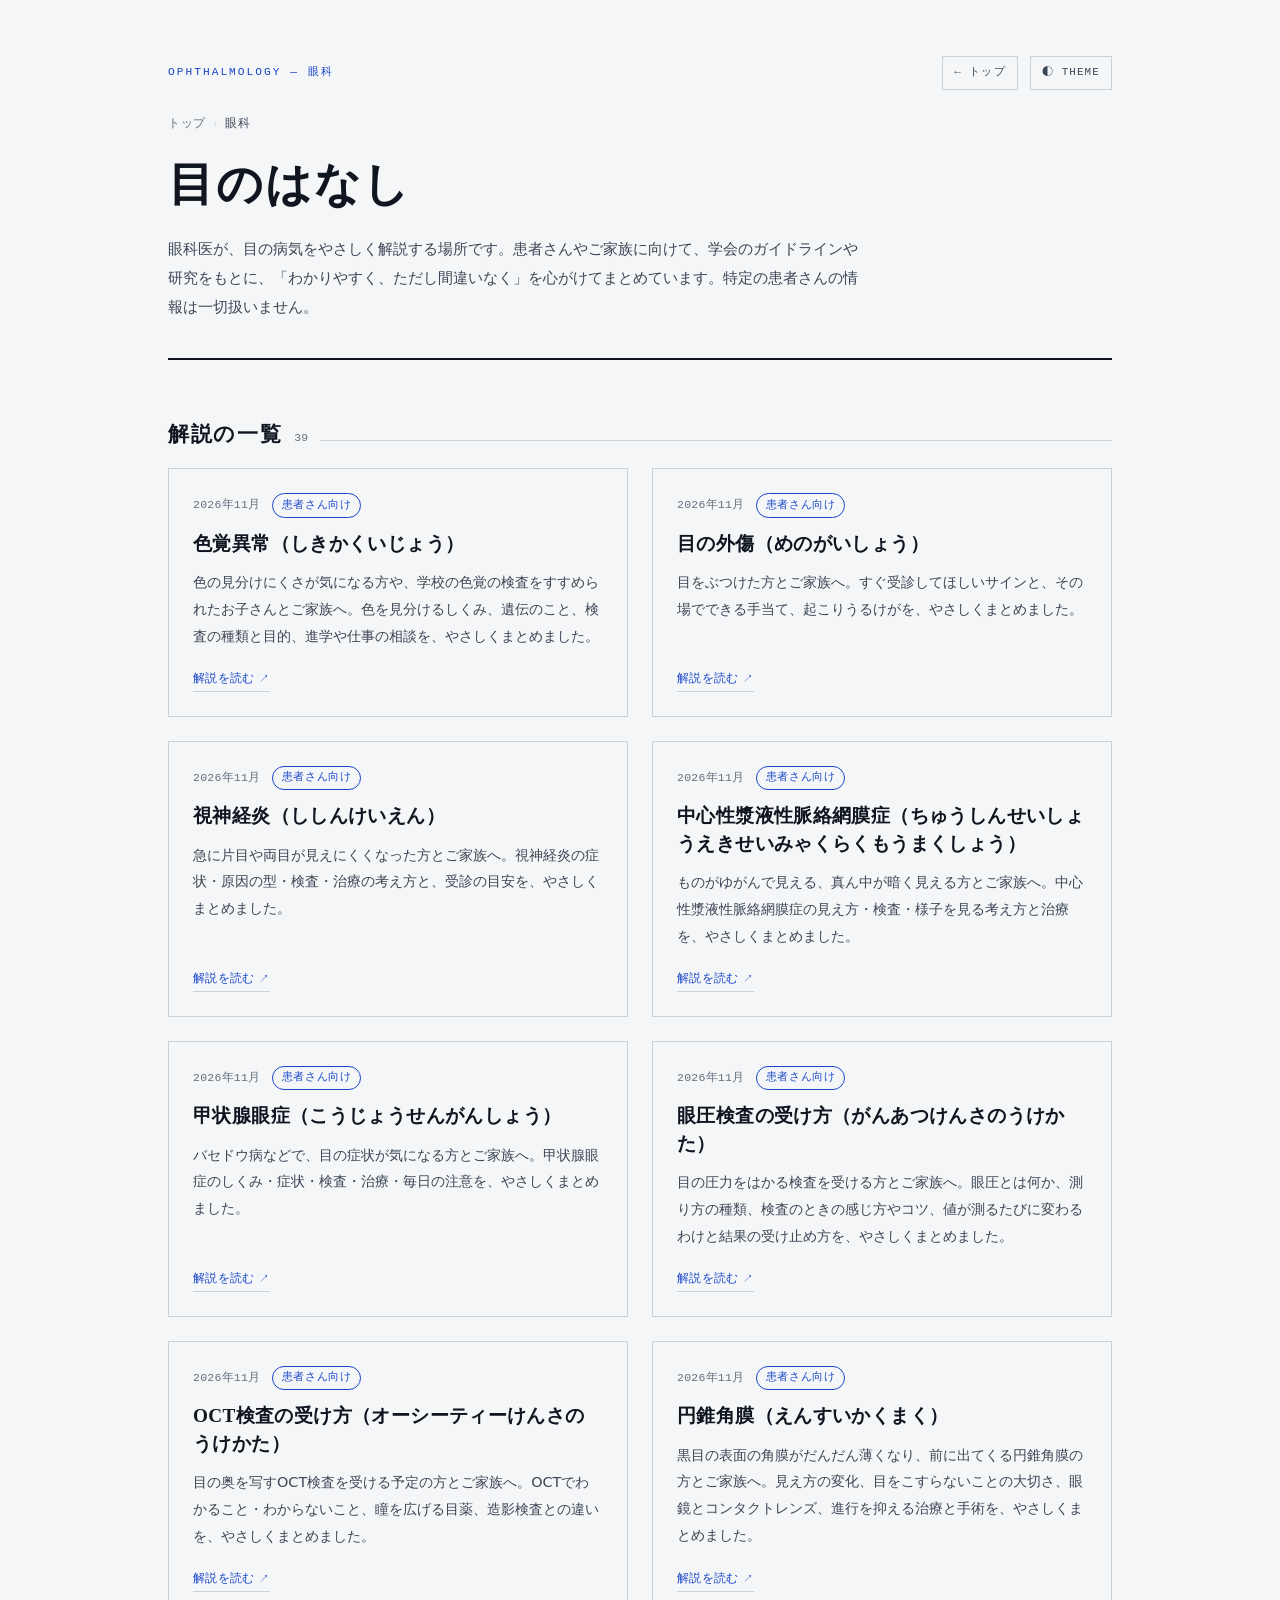
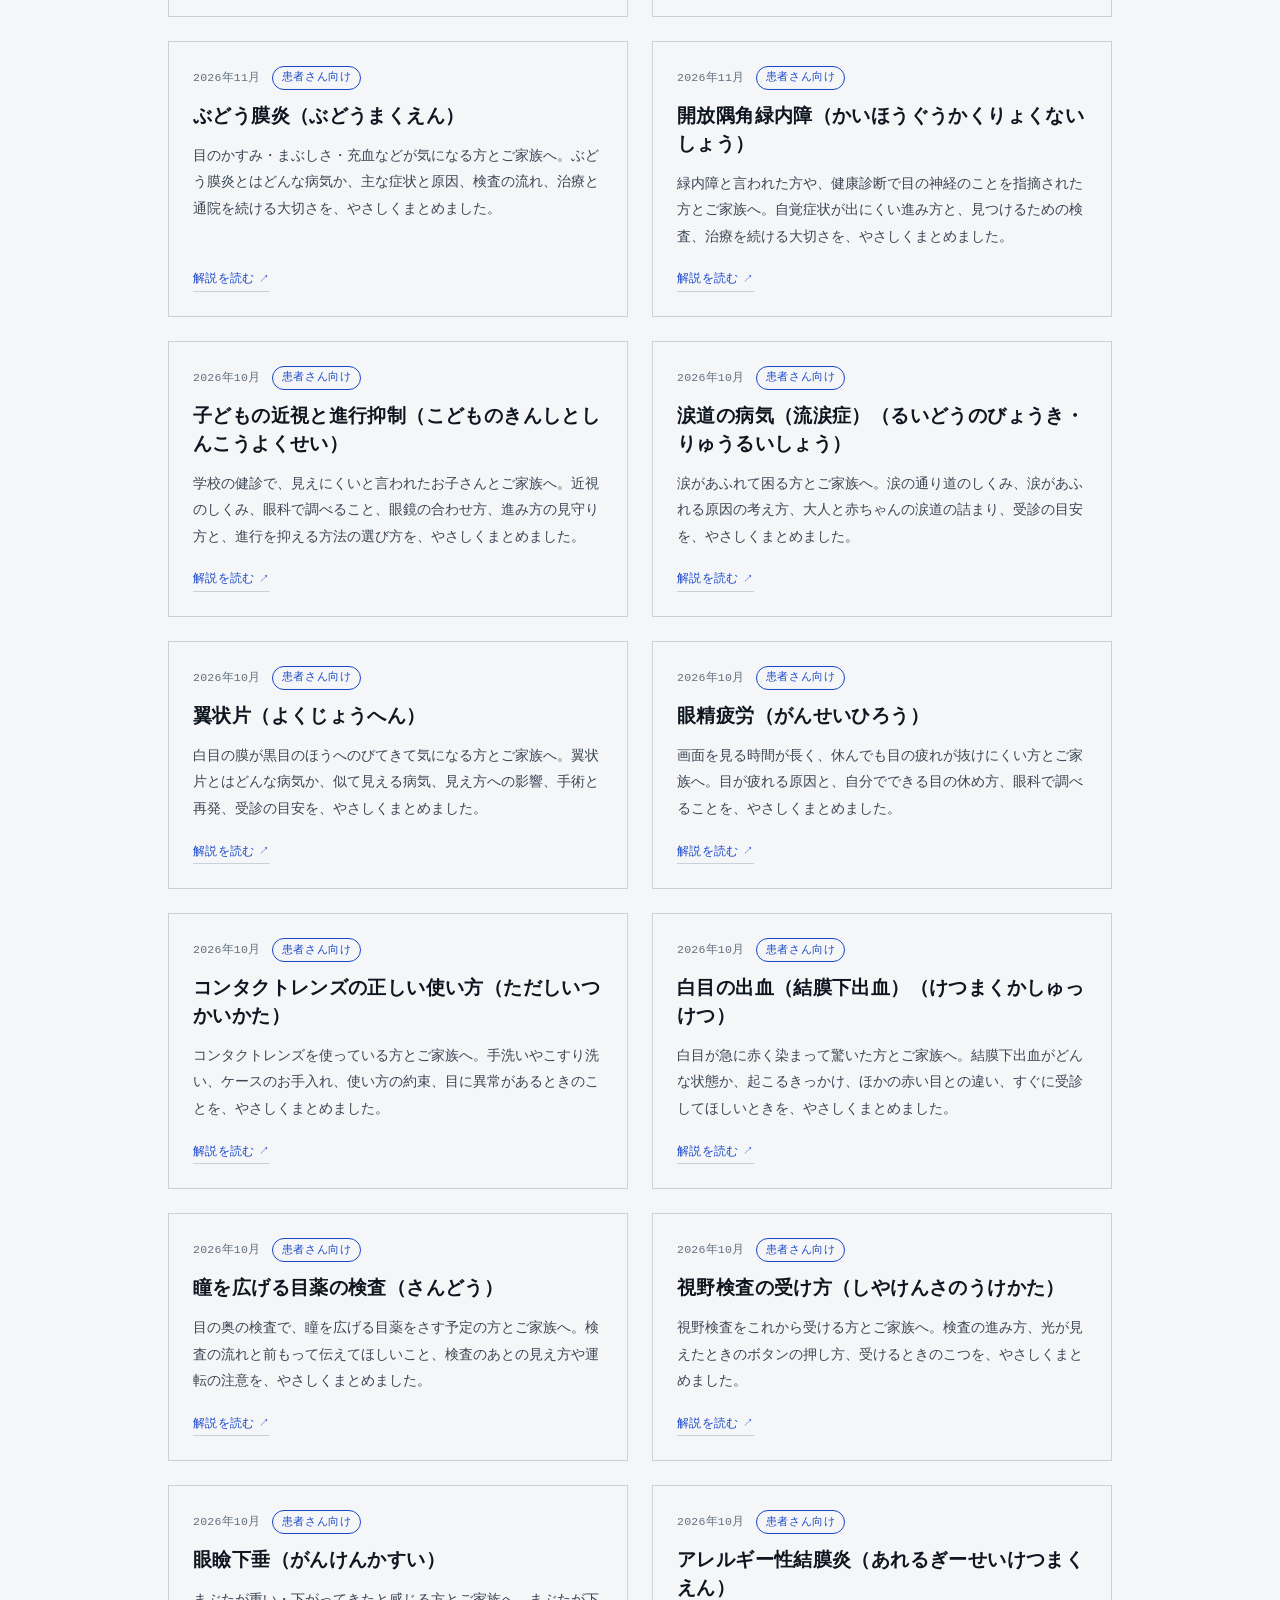
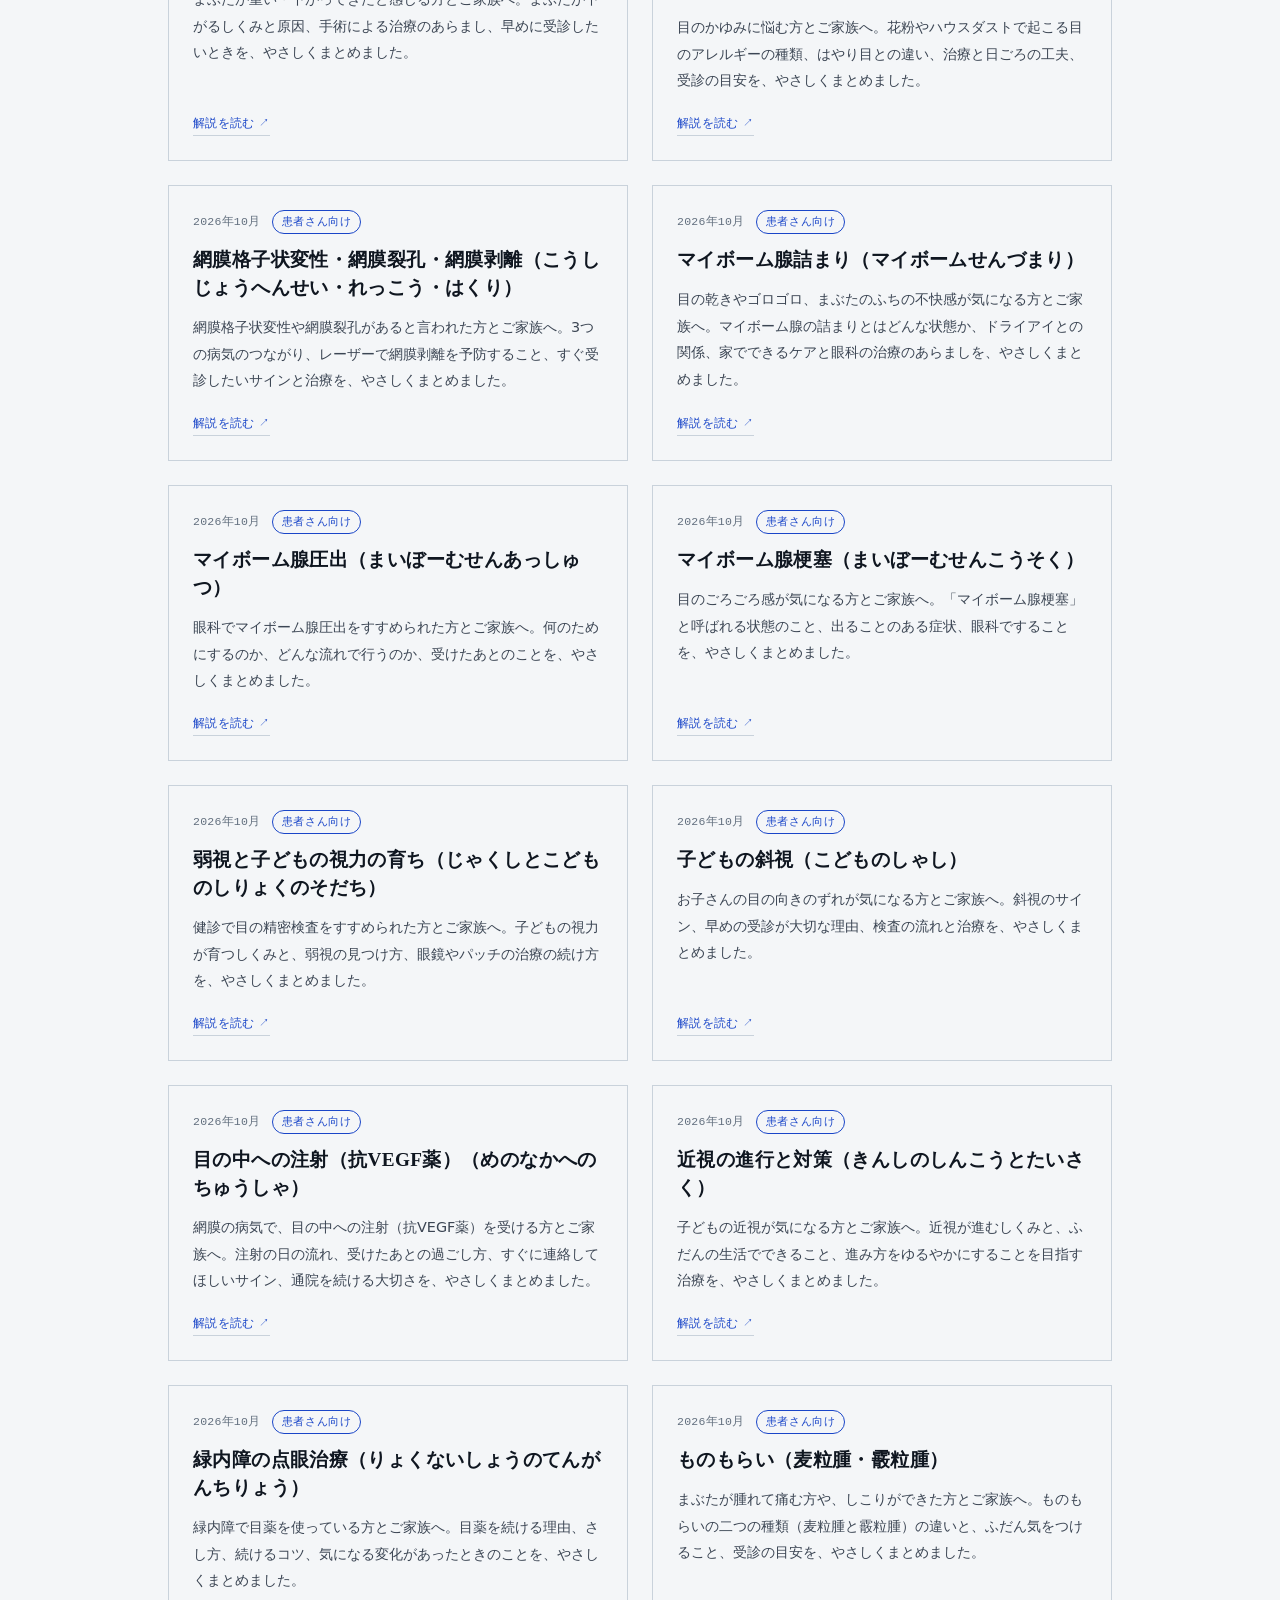
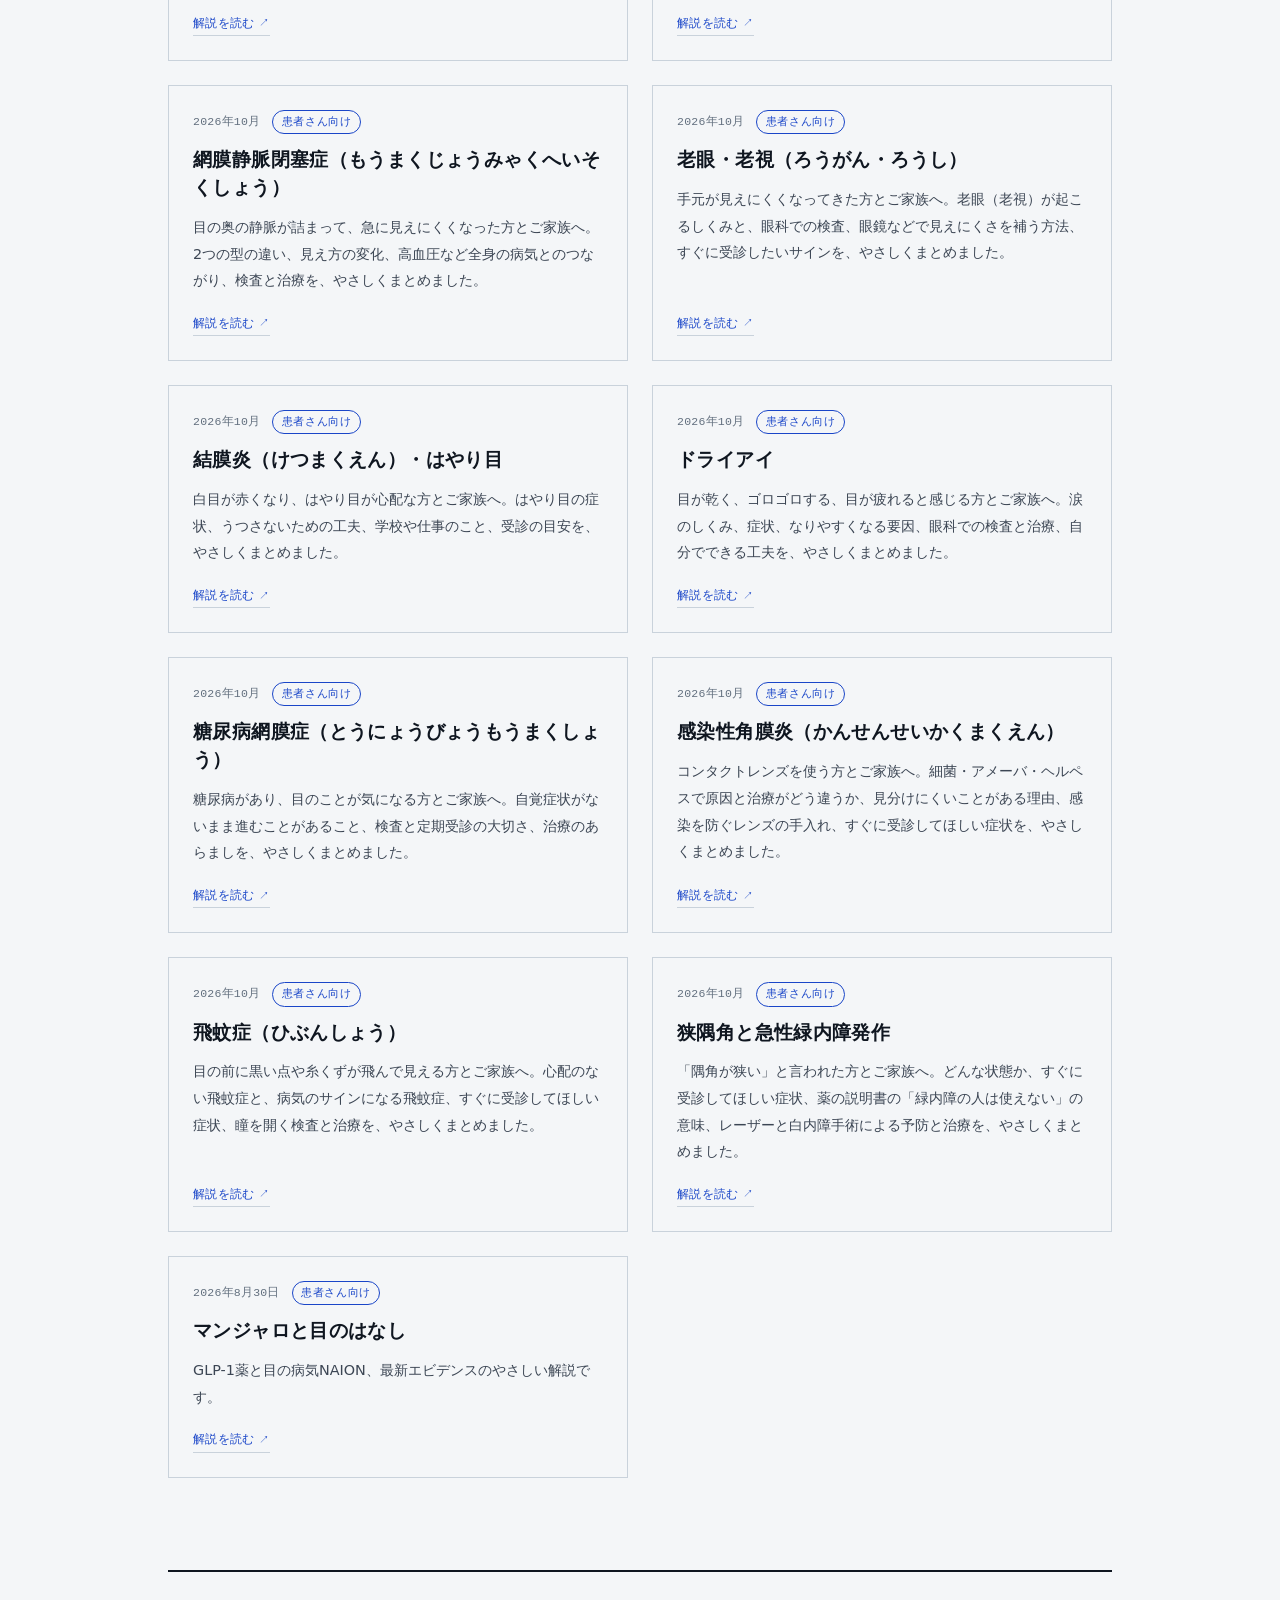
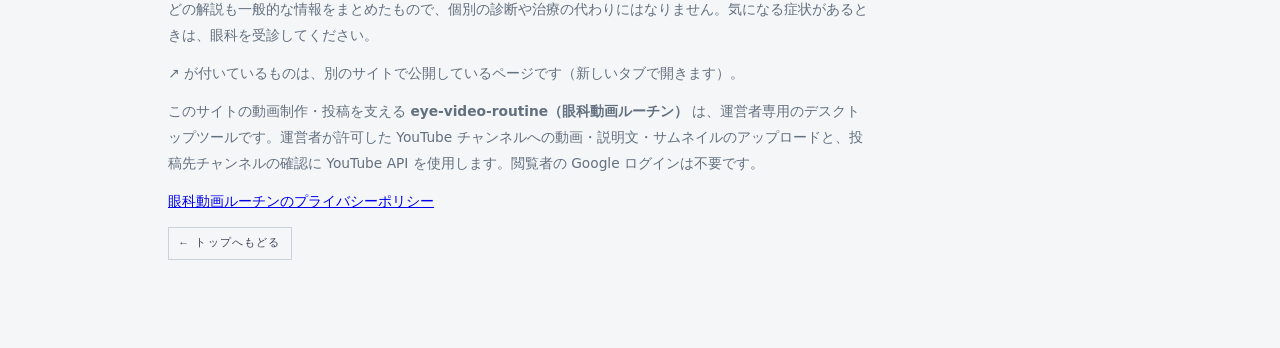
==== commit ad1b4512: "眼科の解説の一覧に「色覚の検査（色覚異常）」を追加 Co-Authored-By: Claude Opus 5.5 <noreply@anthropic.com>" ====
--- a/eye/index.html
+++ b/eye/index.html
@@ -49,10 +49,20 @@
     ══════════════════════════════════════════════ -->
     <section>
       <div class="section-head">
-        <h2>解説の一覧</h2><span class="count">38</span><span class="fill"></span>
+        <h2>解説の一覧</h2><span class="count">39</span><span class="fill"></span>
       </div>
 
       <div class="eye-cards">
+
+        <article class="eye-card">
+          <div class="card-meta">
+            <span class="date">2026年11月</span>
+            <span class="cat">患者さん向け</span>
+          </div>
+          <h3>色覚異常（しきかくいじょう）</h3>
+          <p>色の見分けにくさが気になる方や、学校の色覚の検査をすすめられたお子さんとご家族へ。色を見分けるしくみ、遺伝のこと、検査の種類と目的、進学や仕事の相談を、やさしくまとめました。</p>
+          <a class="entry-link" href="https://color-vision-patient-guide.vercel.app/" target="_blank" rel="noopener">解説を読む <span class="arrow">↗</span></a>
+        </article>
 
         <article class="eye-card">
           <div class="card-meta">
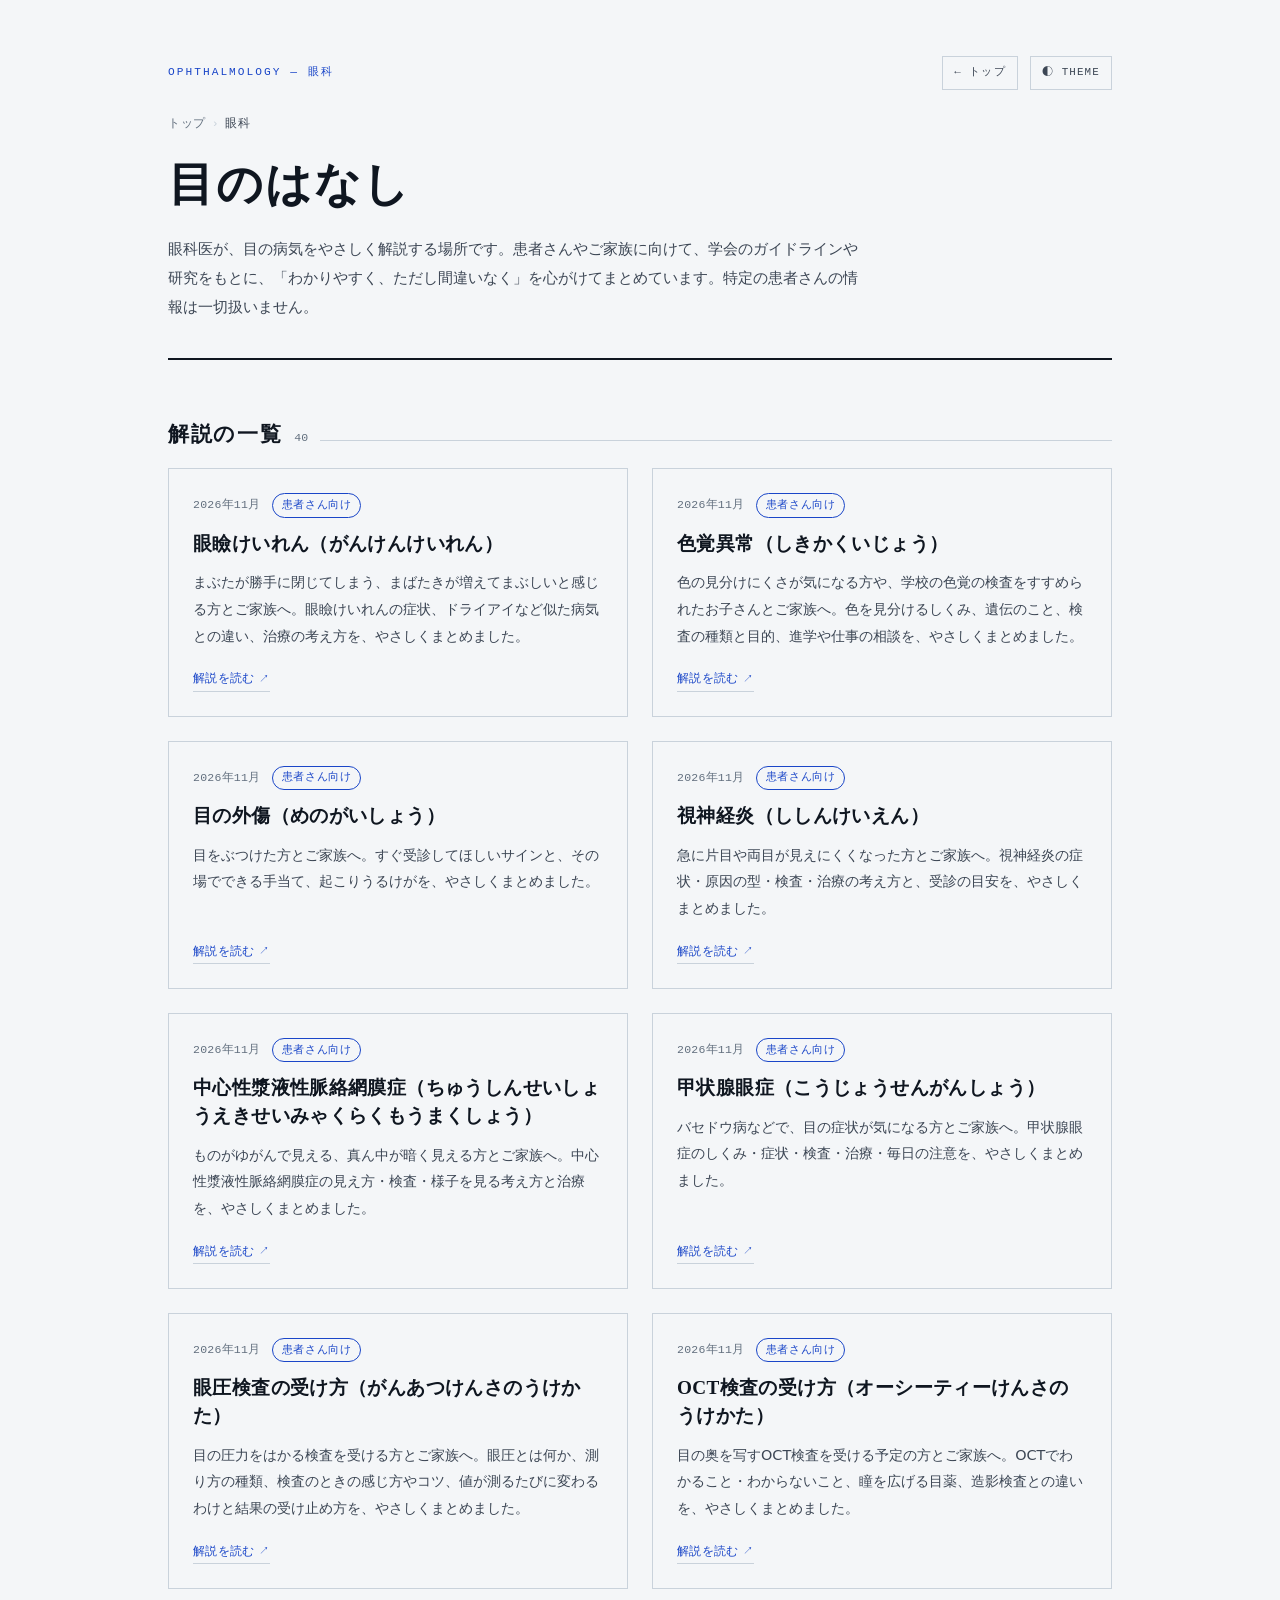
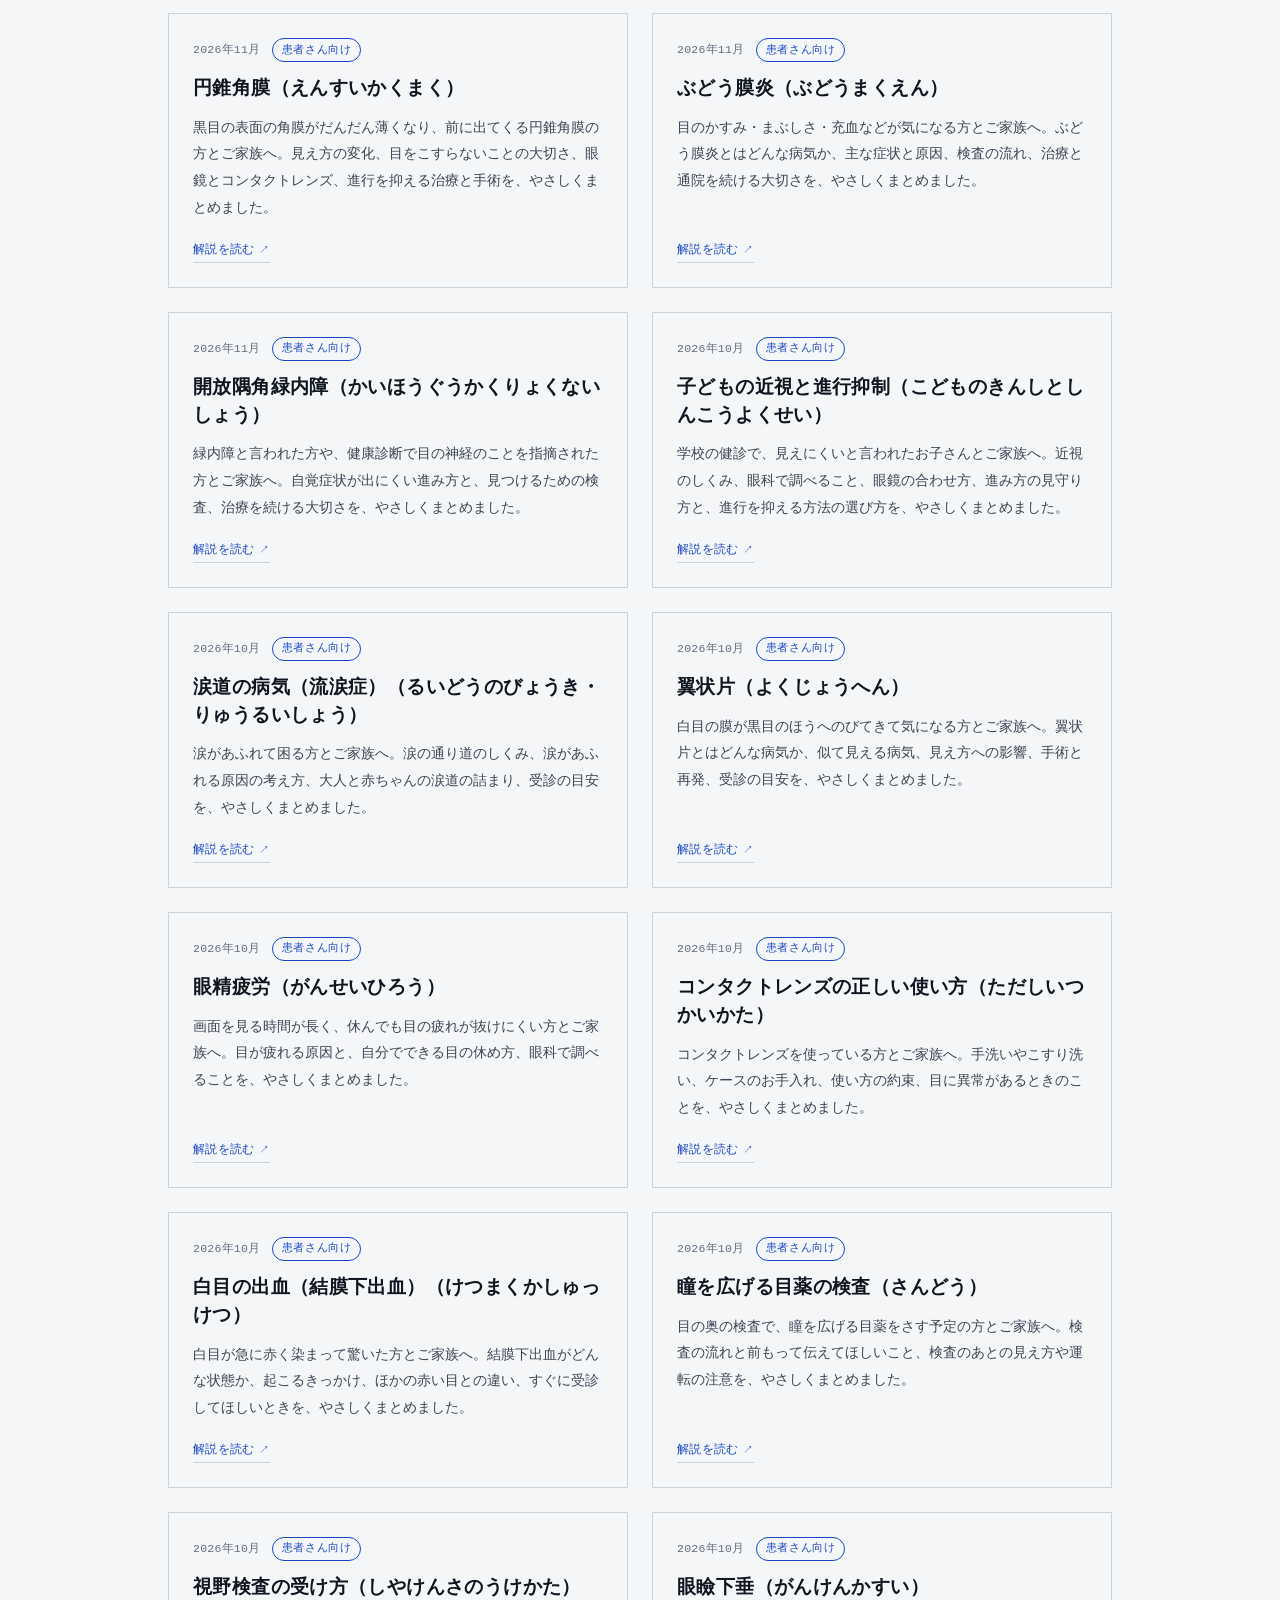
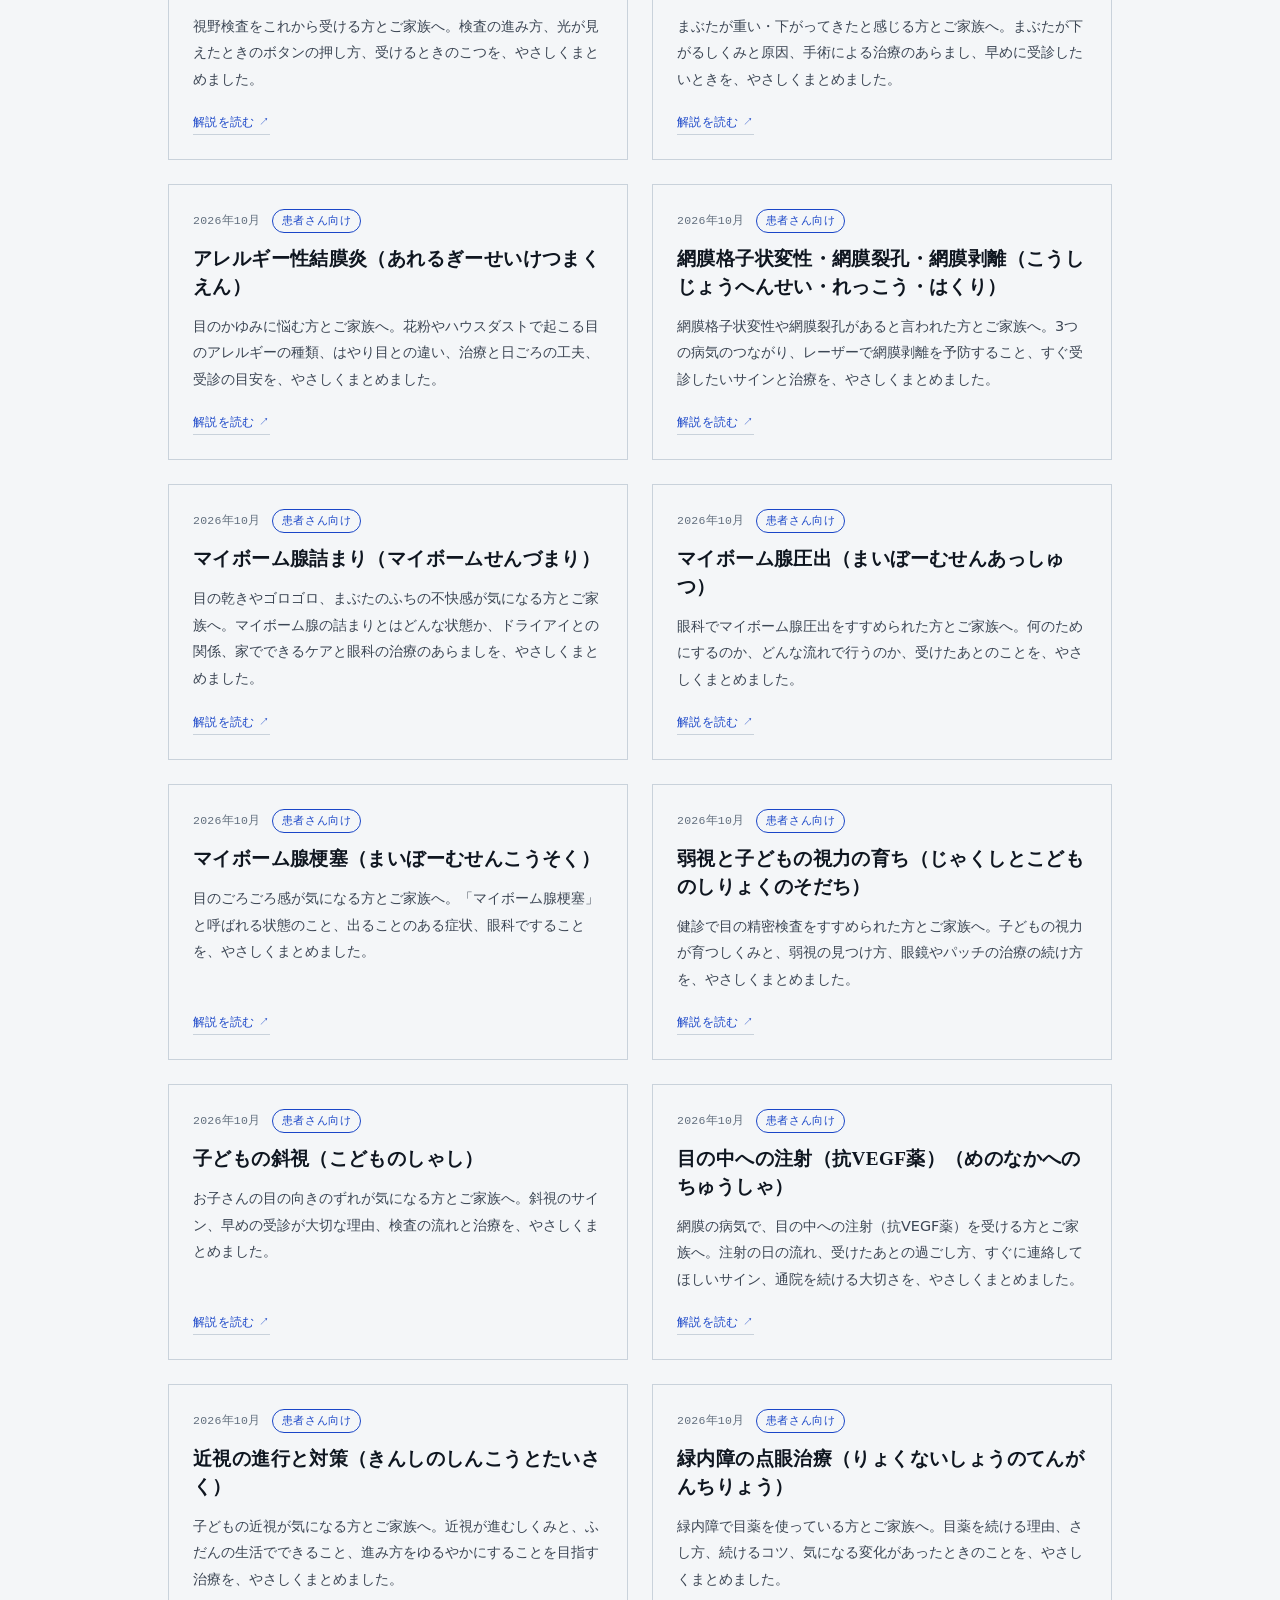
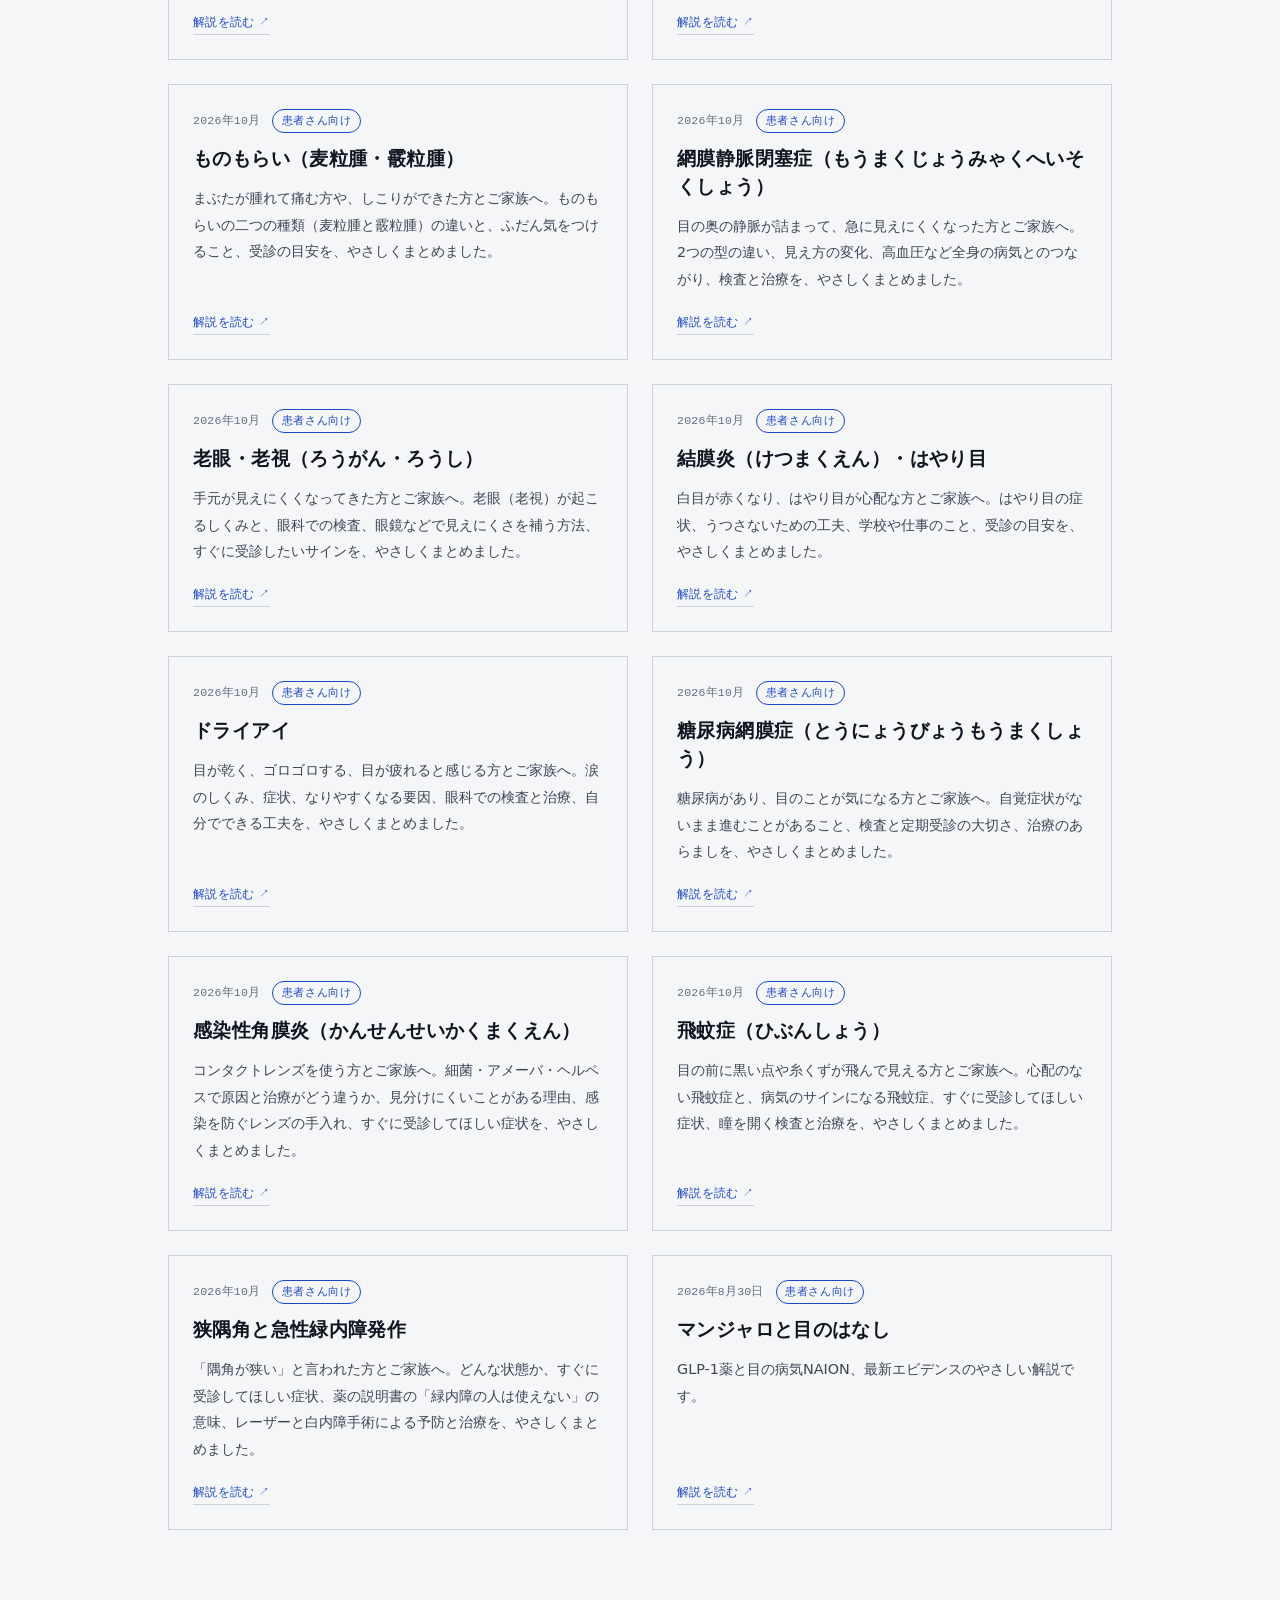
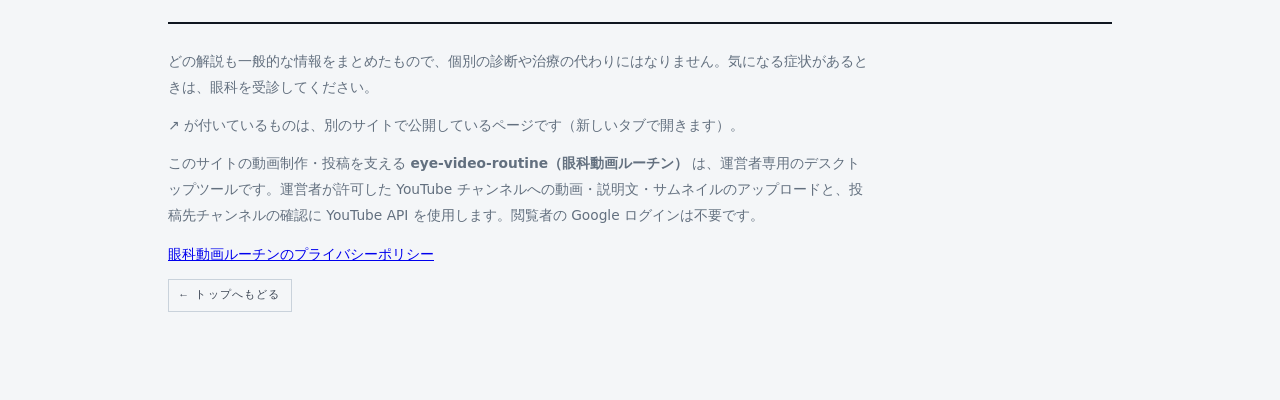
==== commit 49fd84cd: "眼科の解説の一覧に「眼瞼けいれん」を追加 Co-Authored-By: Claude Opus 5.5 <noreply@anthropic.com>" ====
--- a/eye/index.html
+++ b/eye/index.html
@@ -49,10 +49,20 @@
     ══════════════════════════════════════════════ -->
     <section>
       <div class="section-head">
-        <h2>解説の一覧</h2><span class="count">39</span><span class="fill"></span>
+        <h2>解説の一覧</h2><span class="count">40</span><span class="fill"></span>
       </div>
 
       <div class="eye-cards">
+
+        <article class="eye-card">
+          <div class="card-meta">
+            <span class="date">2026年11月</span>
+            <span class="cat">患者さん向け</span>
+          </div>
+          <h3>眼瞼けいれん（がんけんけいれん）</h3>
+          <p>まぶたが勝手に閉じてしまう、まばたきが増えてまぶしいと感じる方とご家族へ。眼瞼けいれんの症状、ドライアイなど似た病気との違い、治療の考え方を、やさしくまとめました。</p>
+          <a class="entry-link" href="https://blepharospasm-patient-guide.vercel.app/" target="_blank" rel="noopener">解説を読む <span class="arrow">↗</span></a>
+        </article>
 
         <article class="eye-card">
           <div class="card-meta">
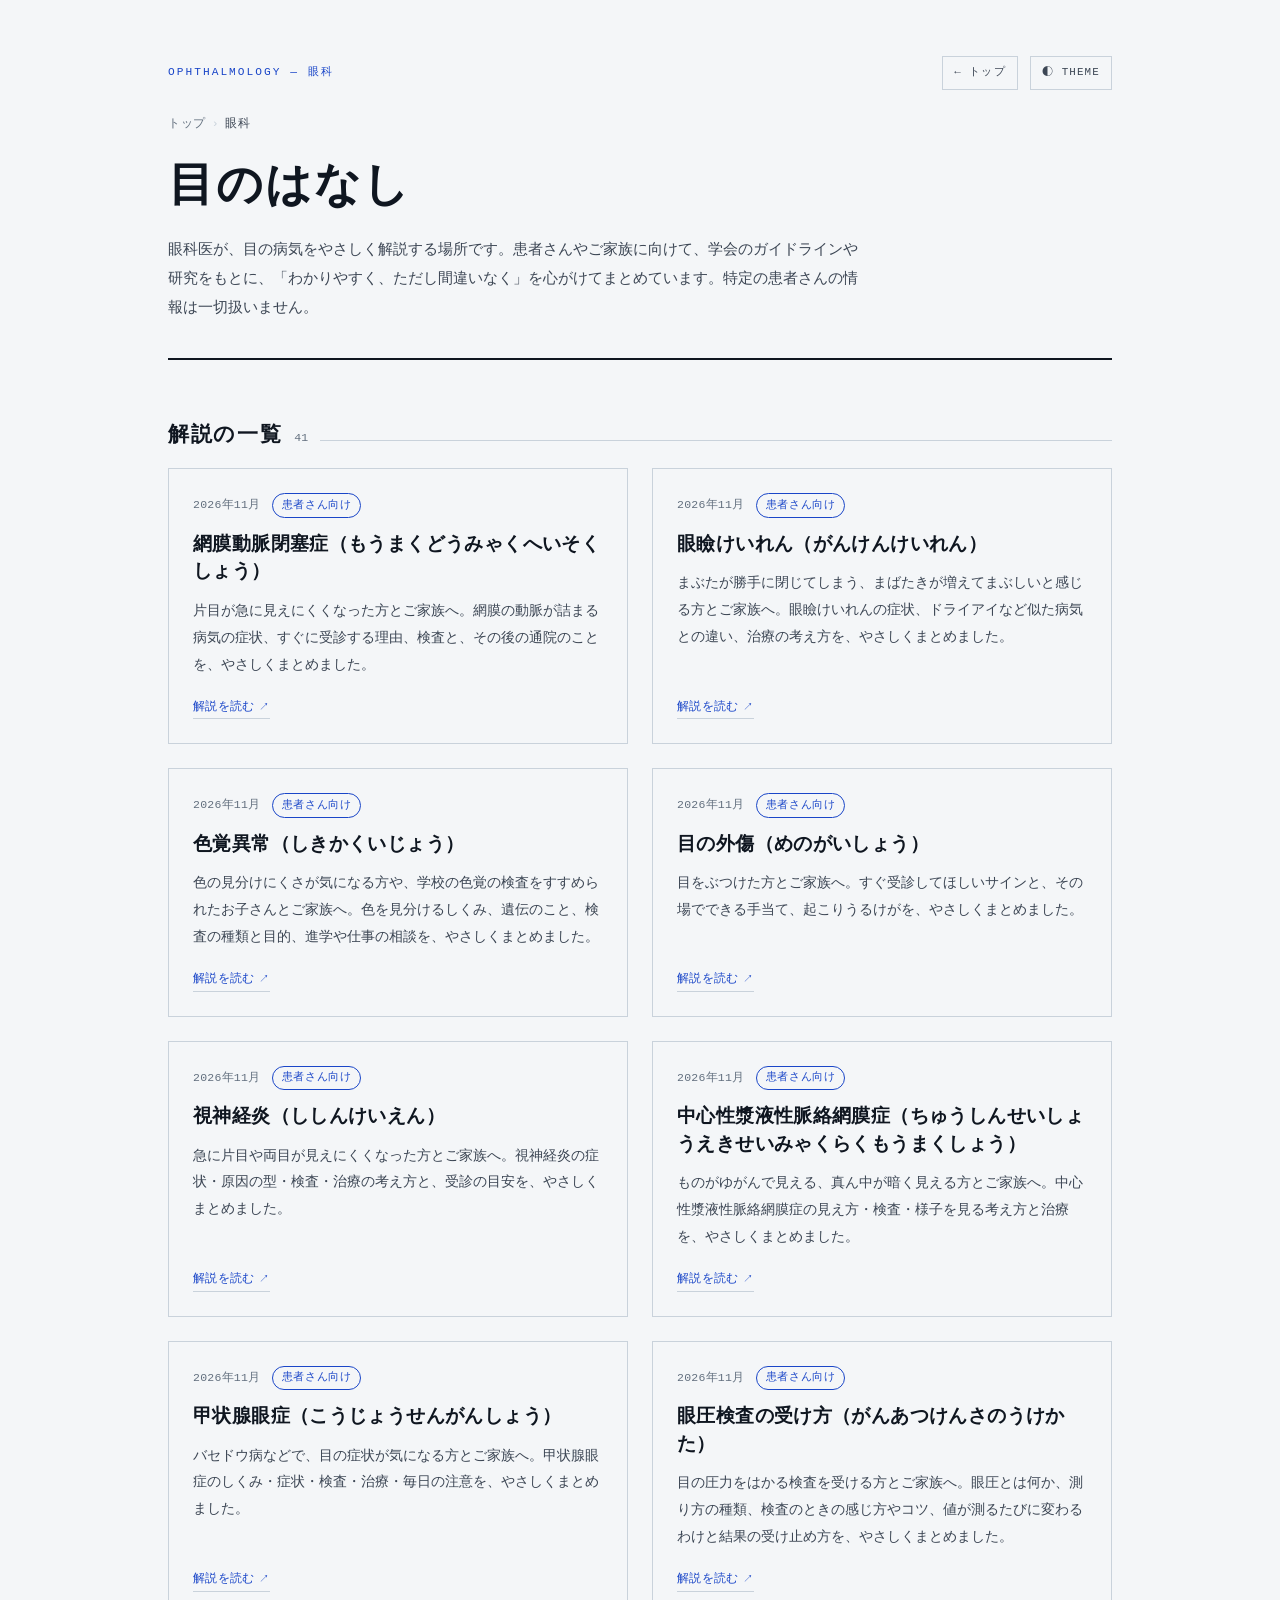
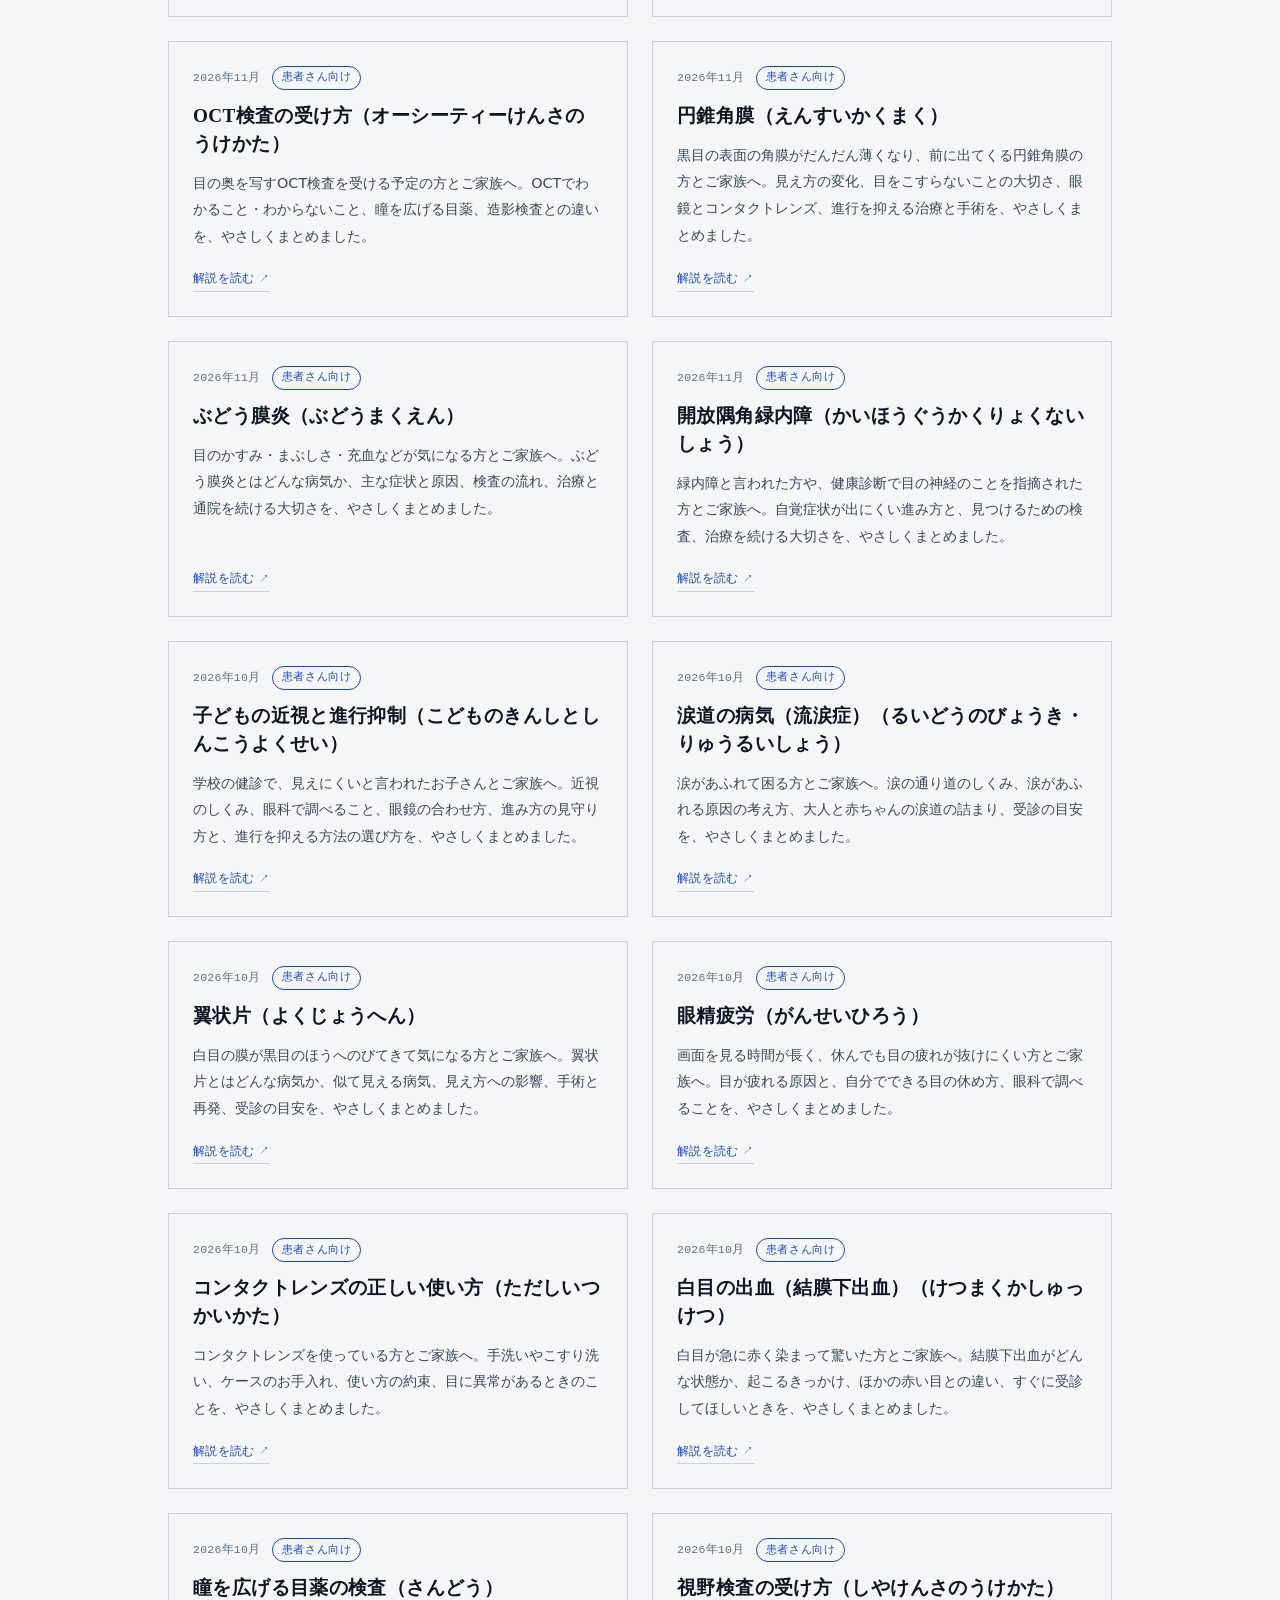
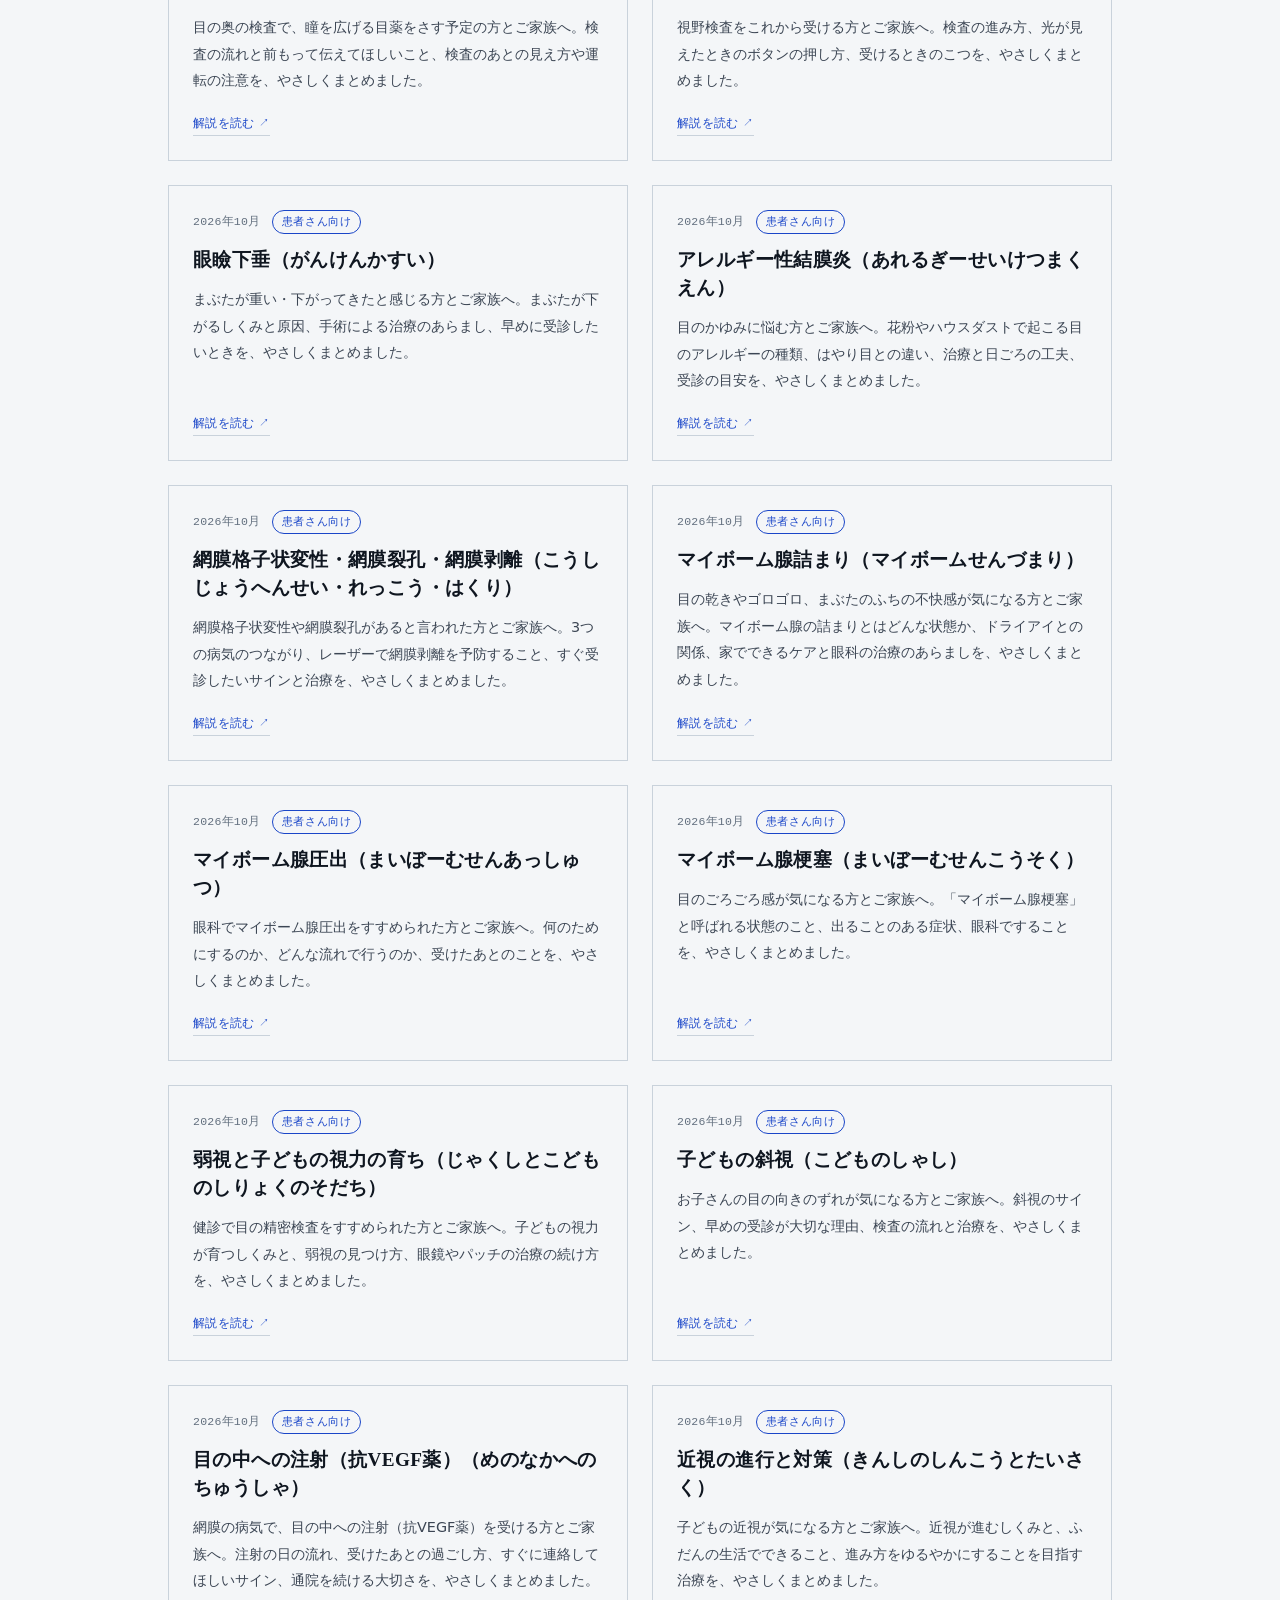
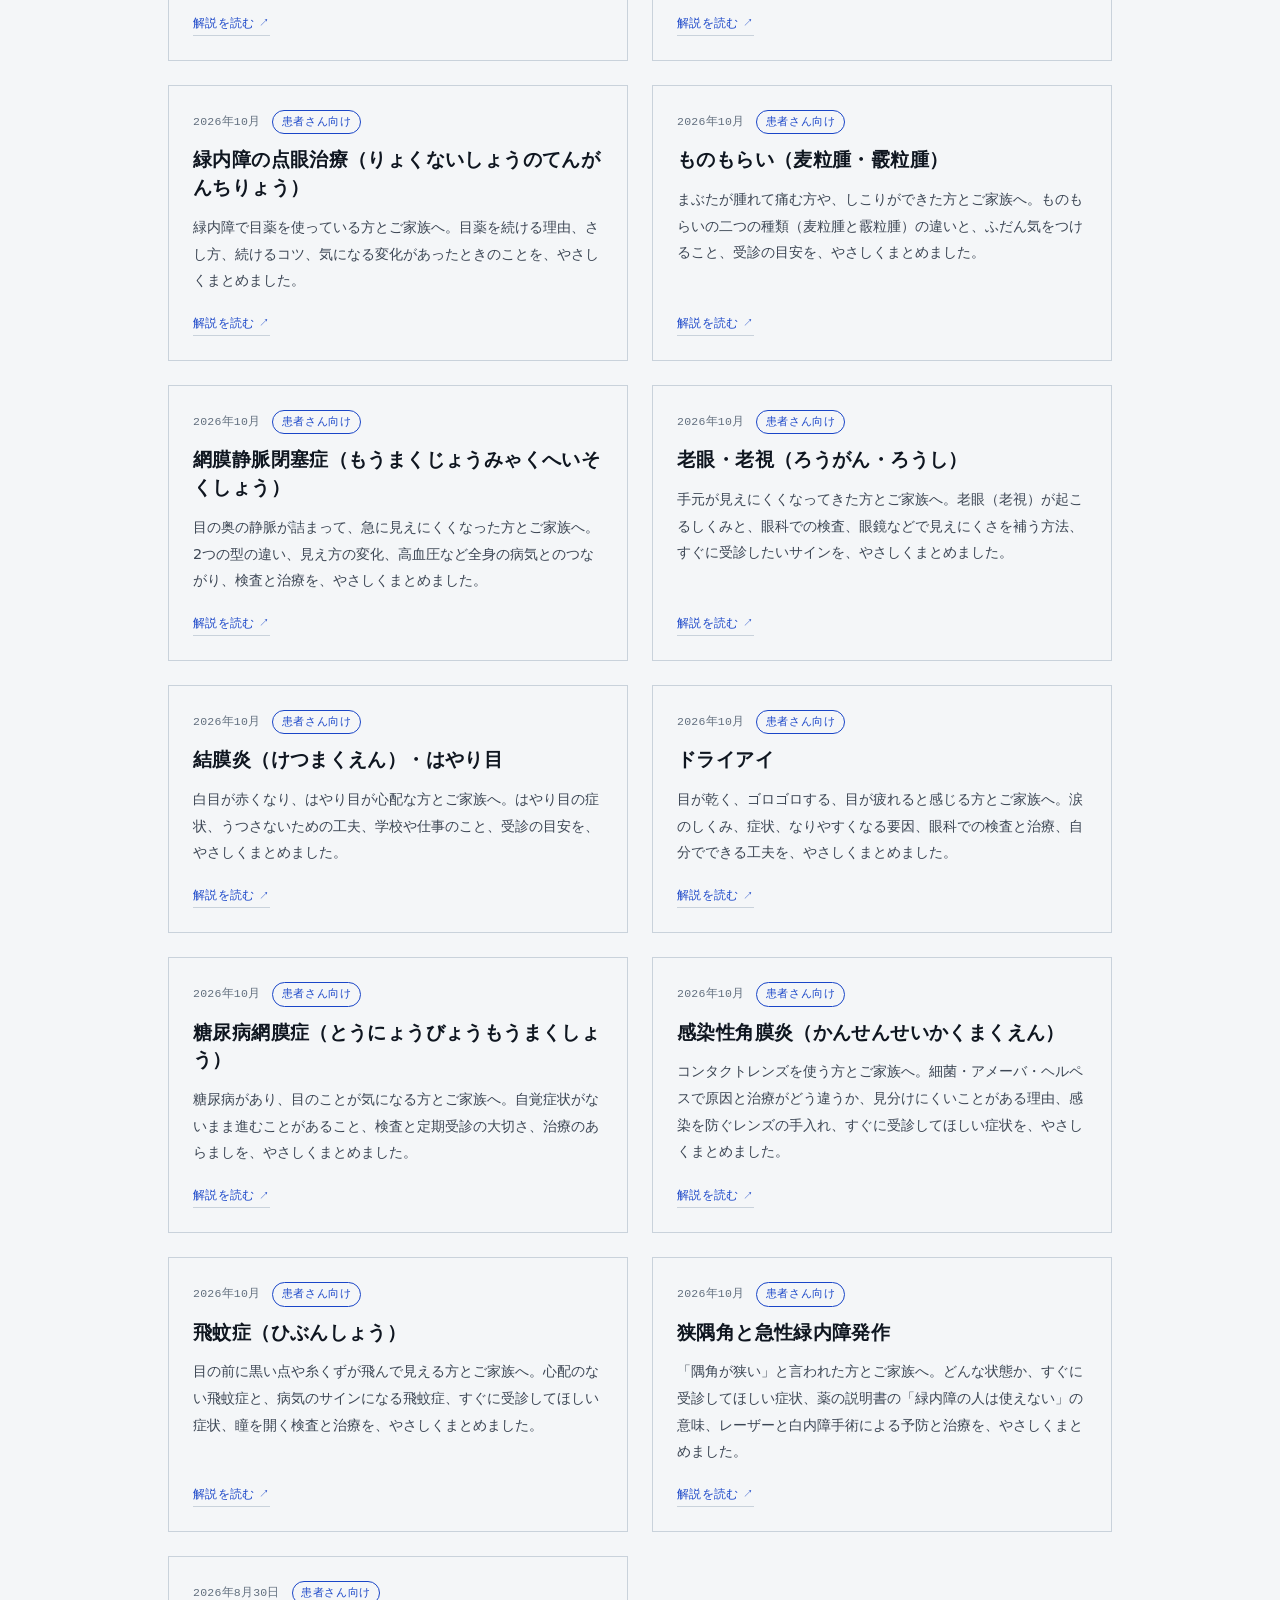
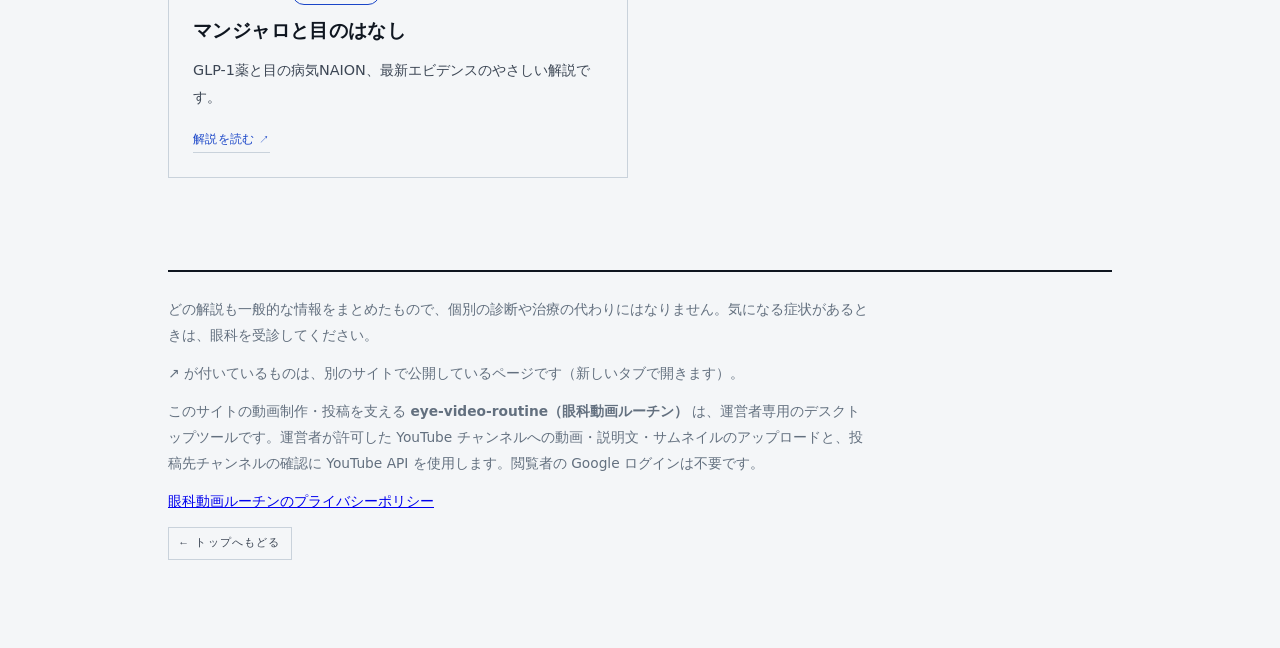
==== commit cfe2a1ce: "眼科の解説の一覧に「網膜動脈閉塞症」を追加 Co-Authored-By: Claude Opus 5.5 <noreply@anthropic.com>" ====
--- a/eye/index.html
+++ b/eye/index.html
@@ -49,10 +49,20 @@
     ══════════════════════════════════════════════ -->
     <section>
       <div class="section-head">
-        <h2>解説の一覧</h2><span class="count">40</span><span class="fill"></span>
+        <h2>解説の一覧</h2><span class="count">41</span><span class="fill"></span>
       </div>
 
       <div class="eye-cards">
+
+        <article class="eye-card">
+          <div class="card-meta">
+            <span class="date">2026年11月</span>
+            <span class="cat">患者さん向け</span>
+          </div>
+          <h3>網膜動脈閉塞症（もうまくどうみゃくへいそくしょう）</h3>
+          <p>片目が急に見えにくくなった方とご家族へ。網膜の動脈が詰まる病気の症状、すぐに受診する理由、検査と、その後の通院のことを、やさしくまとめました。</p>
+          <a class="entry-link" href="https://retinal-artery-occlusion-patient-guide.vercel.app/" target="_blank" rel="noopener">解説を読む <span class="arrow">↗</span></a>
+        </article>
 
         <article class="eye-card">
           <div class="card-meta">
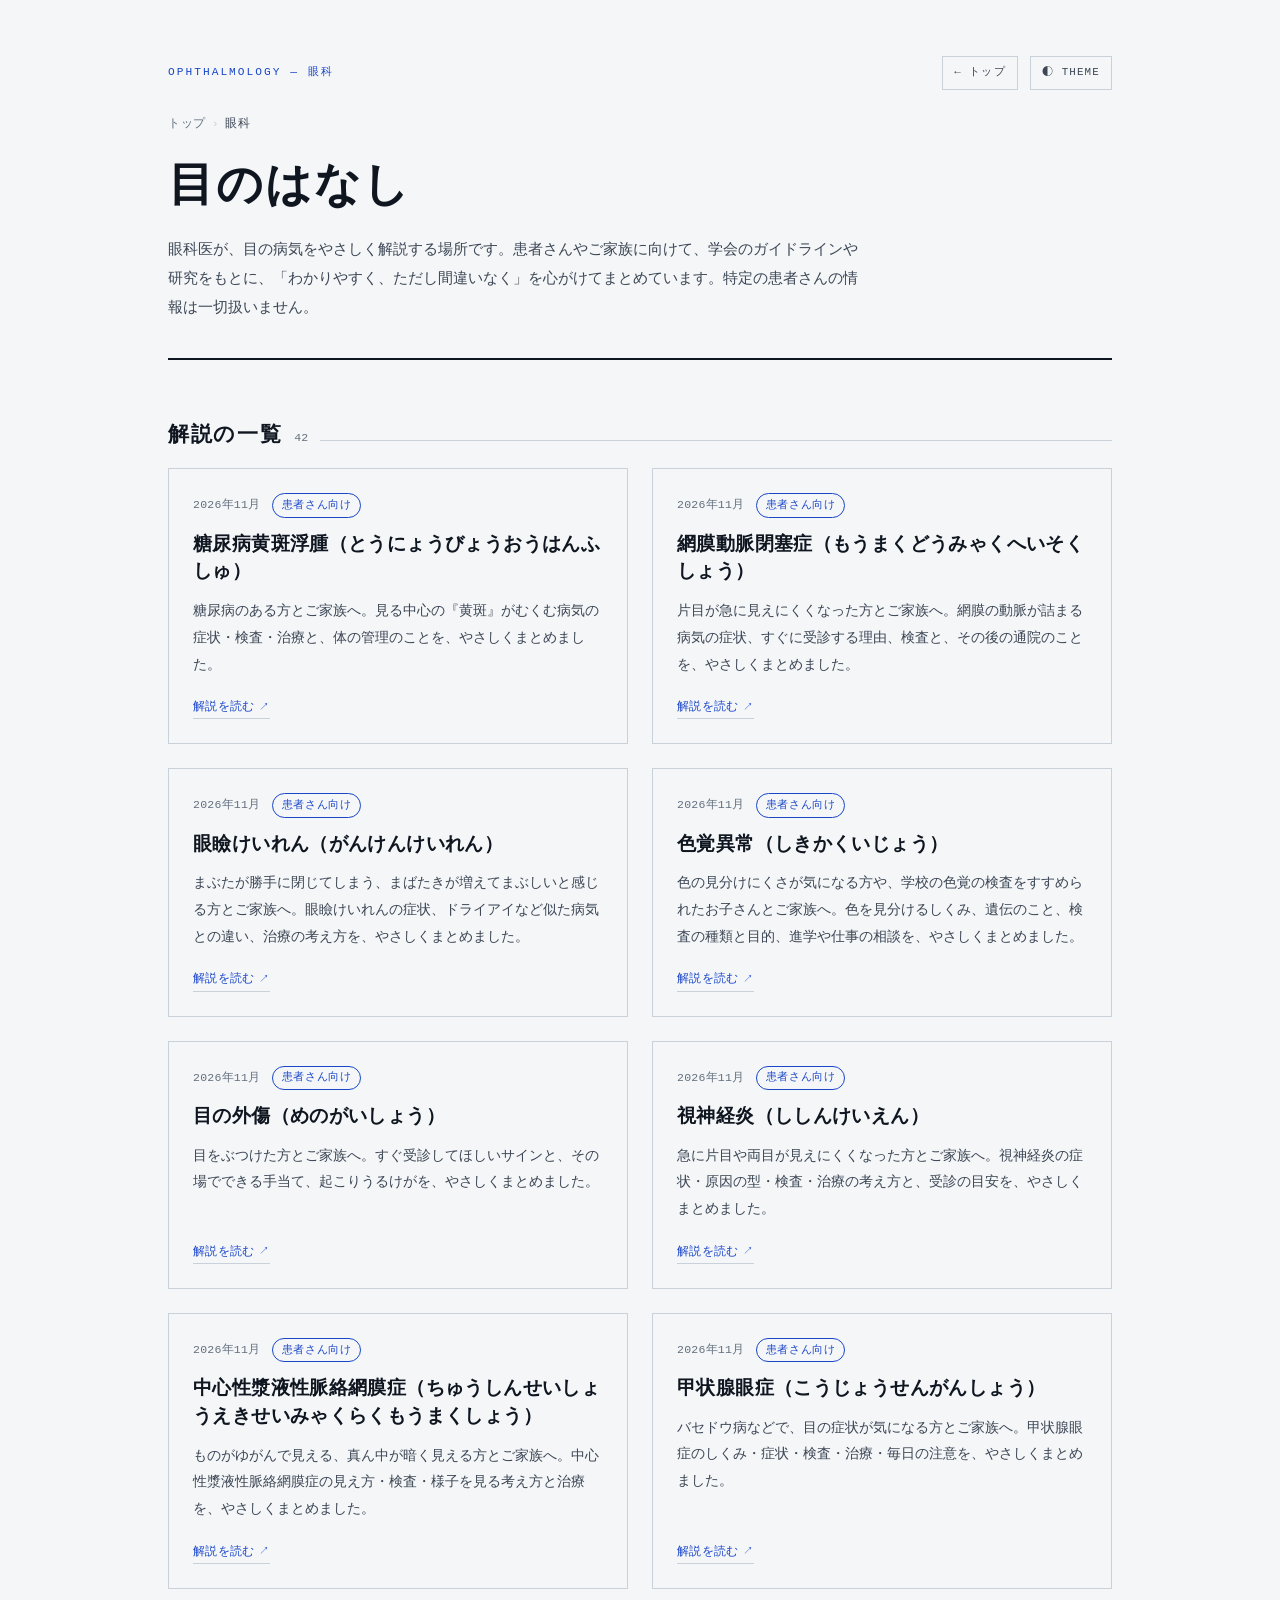
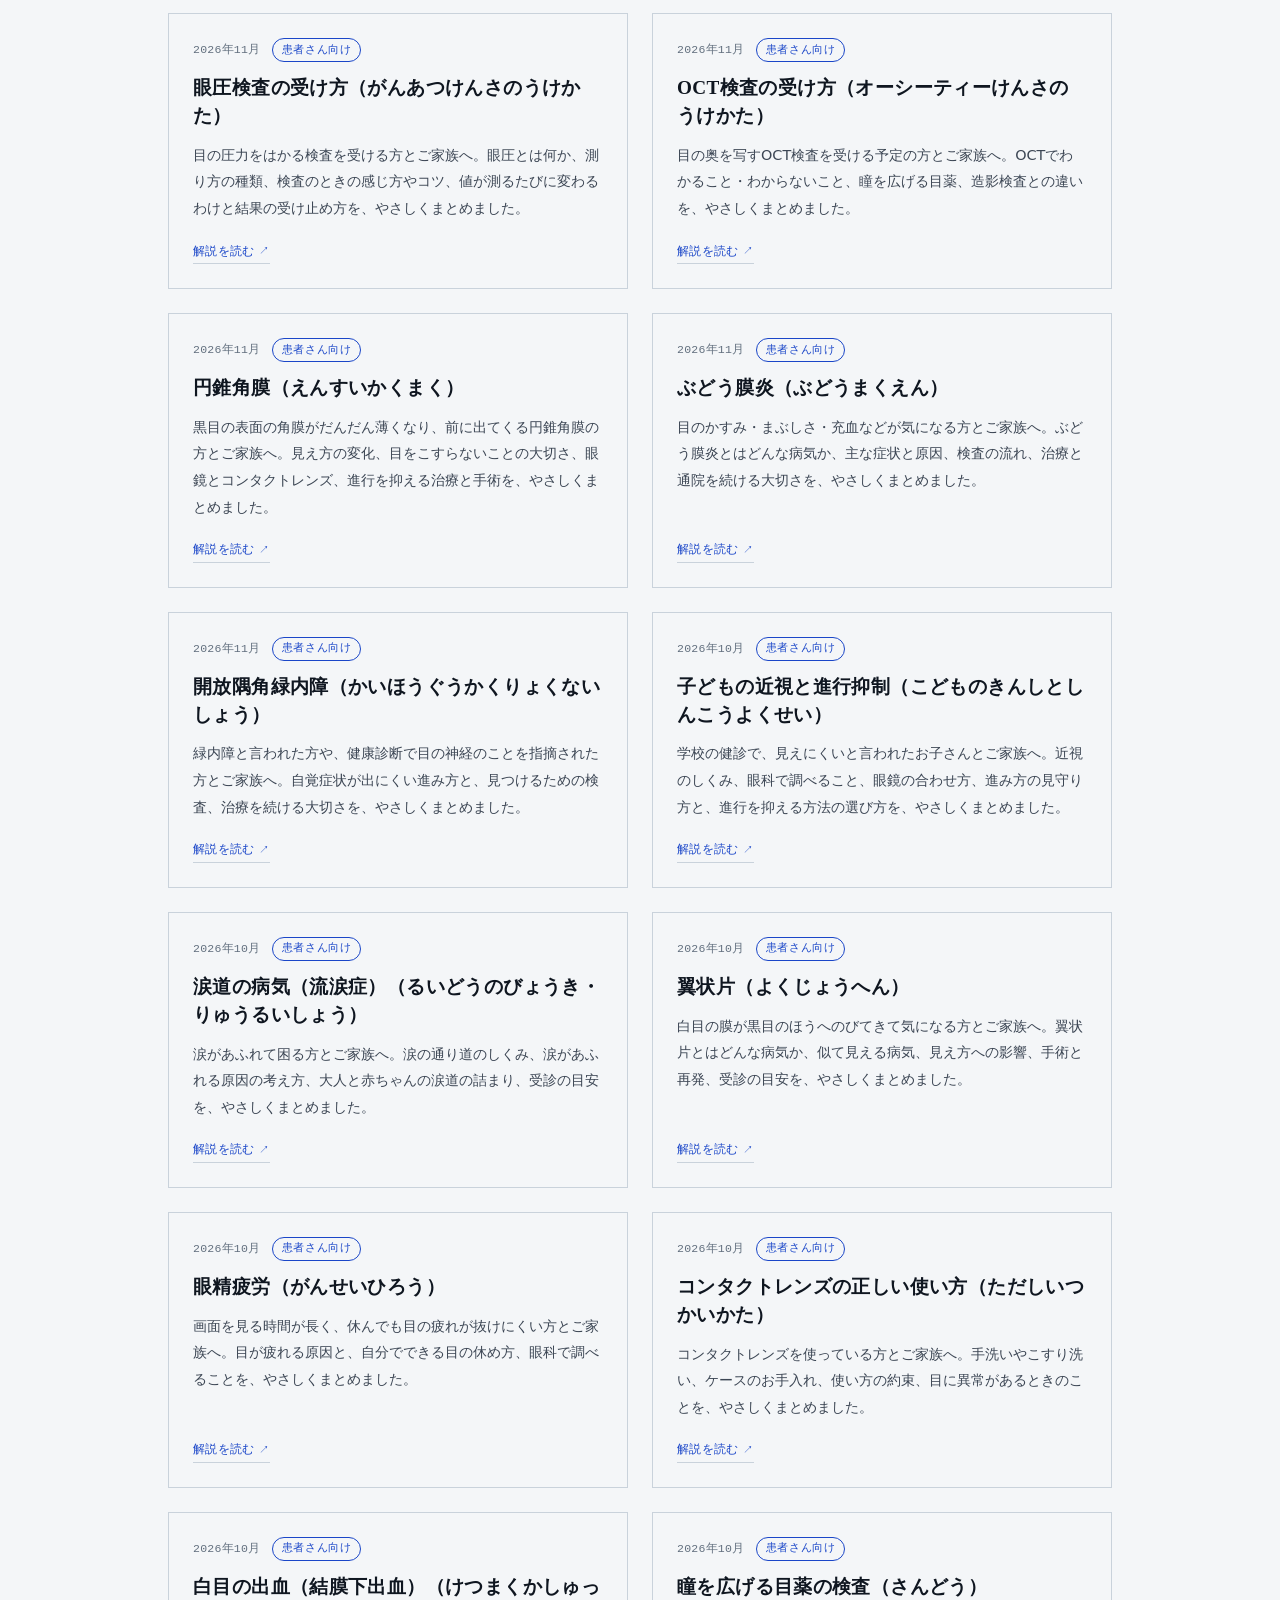
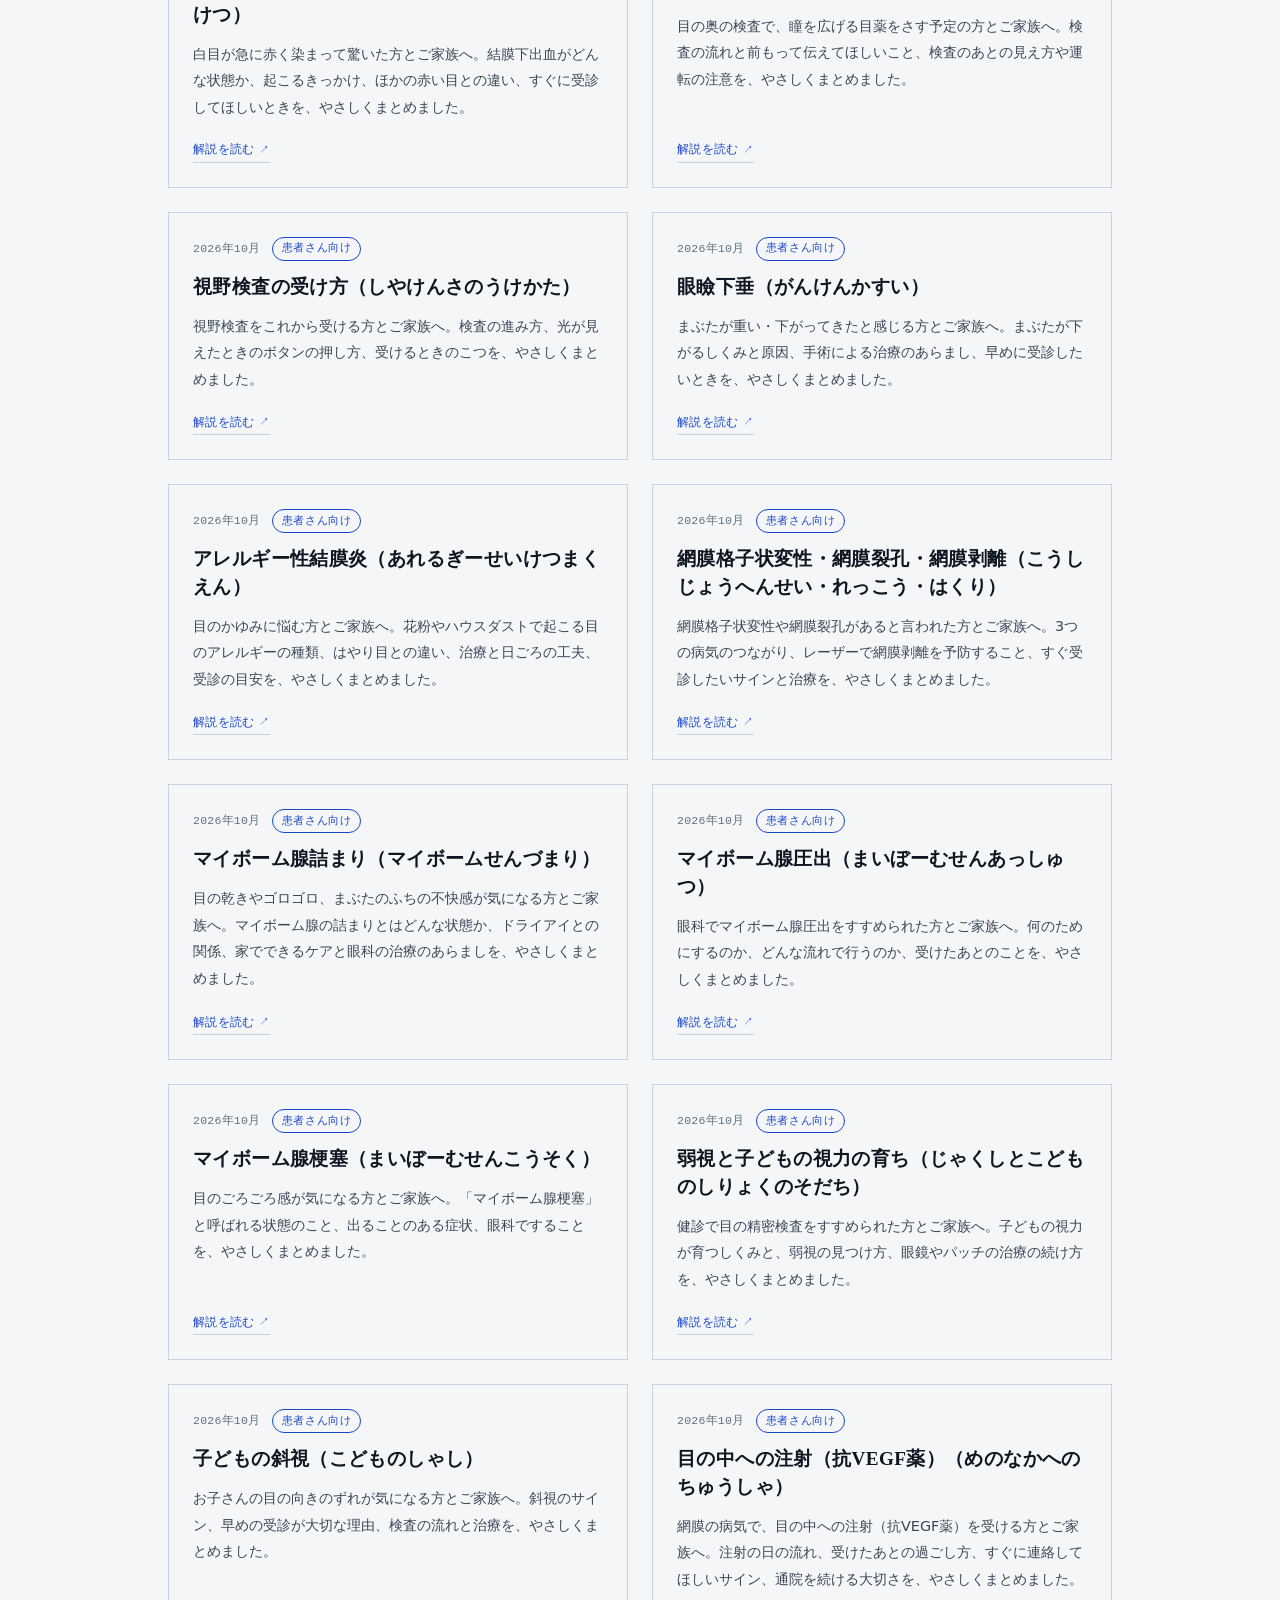
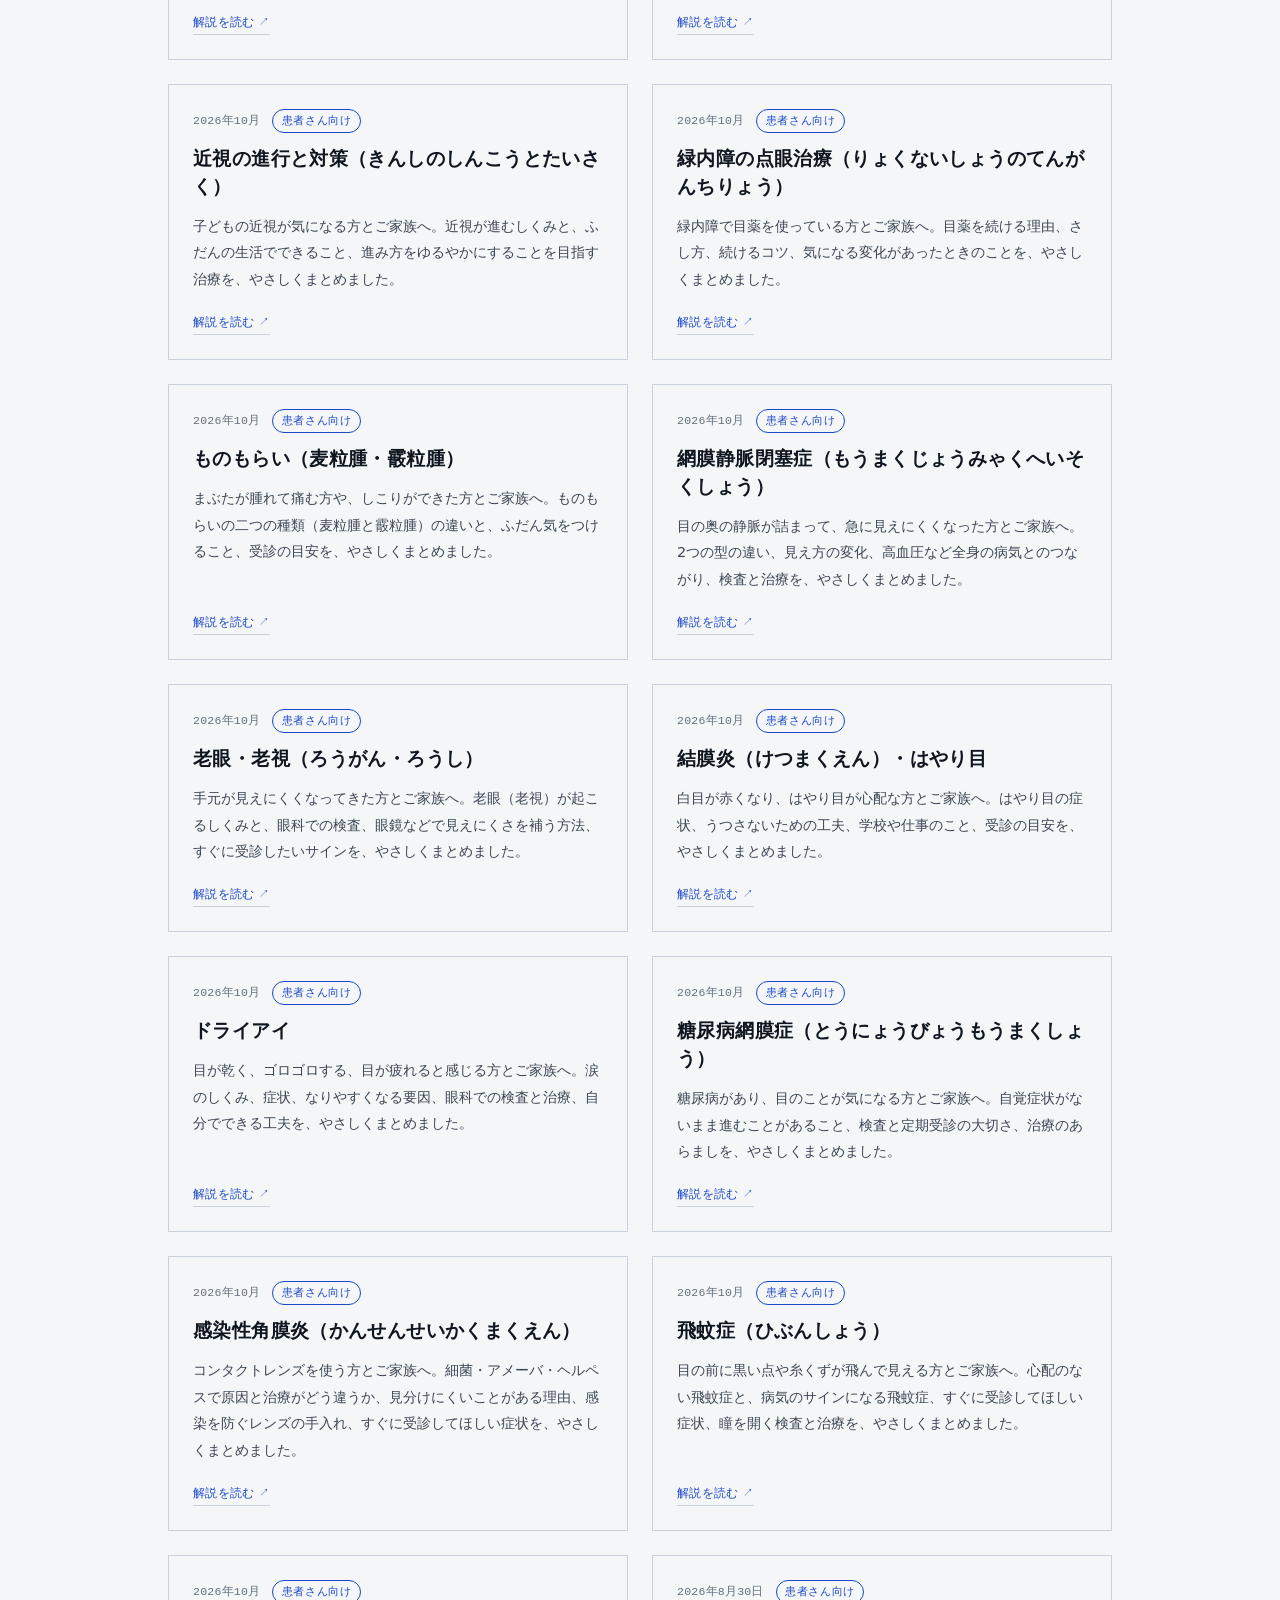
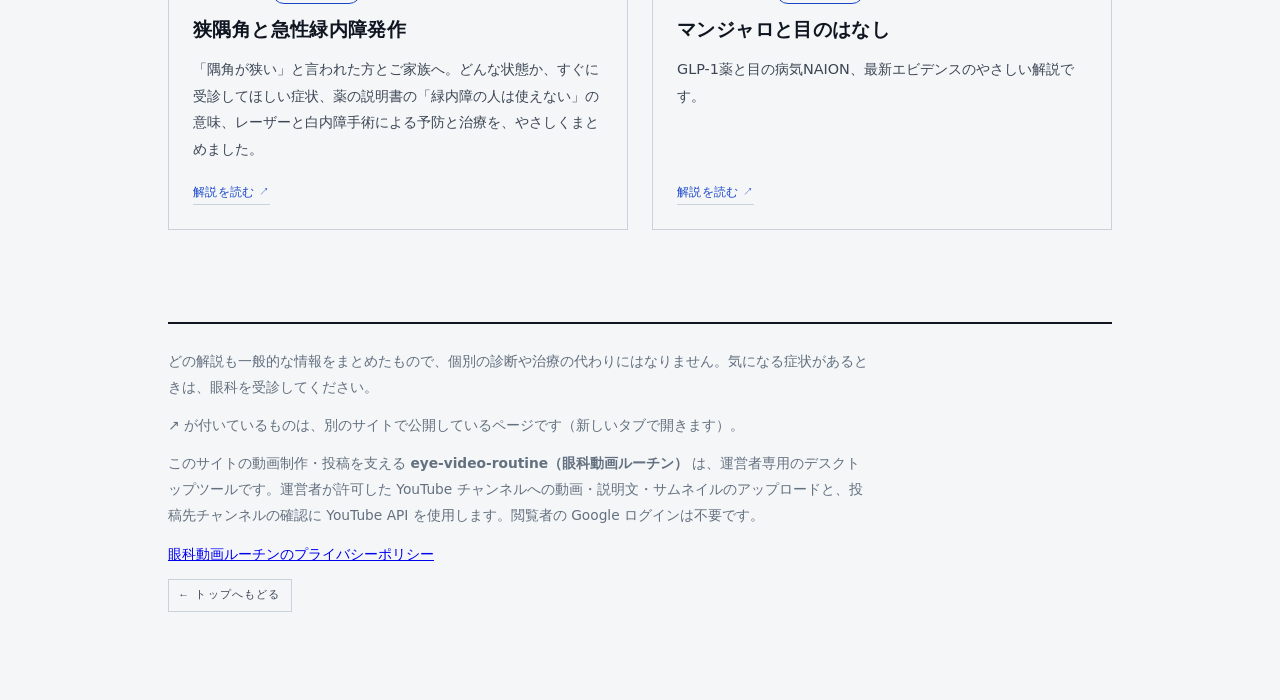
==== commit e271cd25: "眼科の解説の一覧に「糖尿病黄斑浮腫」を追加 Co-Authored-By: Claude Opus 5.5 <noreply@anthropic.com>" ====
--- a/eye/index.html
+++ b/eye/index.html
@@ -49,10 +49,20 @@
     ══════════════════════════════════════════════ -->
     <section>
       <div class="section-head">
-        <h2>解説の一覧</h2><span class="count">41</span><span class="fill"></span>
+        <h2>解説の一覧</h2><span class="count">42</span><span class="fill"></span>
       </div>
 
       <div class="eye-cards">
+
+        <article class="eye-card">
+          <div class="card-meta">
+            <span class="date">2026年11月</span>
+            <span class="cat">患者さん向け</span>
+          </div>
+          <h3>糖尿病黄斑浮腫（とうにょうびょうおうはんふしゅ）</h3>
+          <p>糖尿病のある方とご家族へ。見る中心の『黄斑』がむくむ病気の症状・検査・治療と、体の管理のことを、やさしくまとめました。</p>
+          <a class="entry-link" href="https://diabetic-macular-edema-patient-guide.vercel.app/" target="_blank" rel="noopener">解説を読む <span class="arrow">↗</span></a>
+        </article>
 
         <article class="eye-card">
           <div class="card-meta">
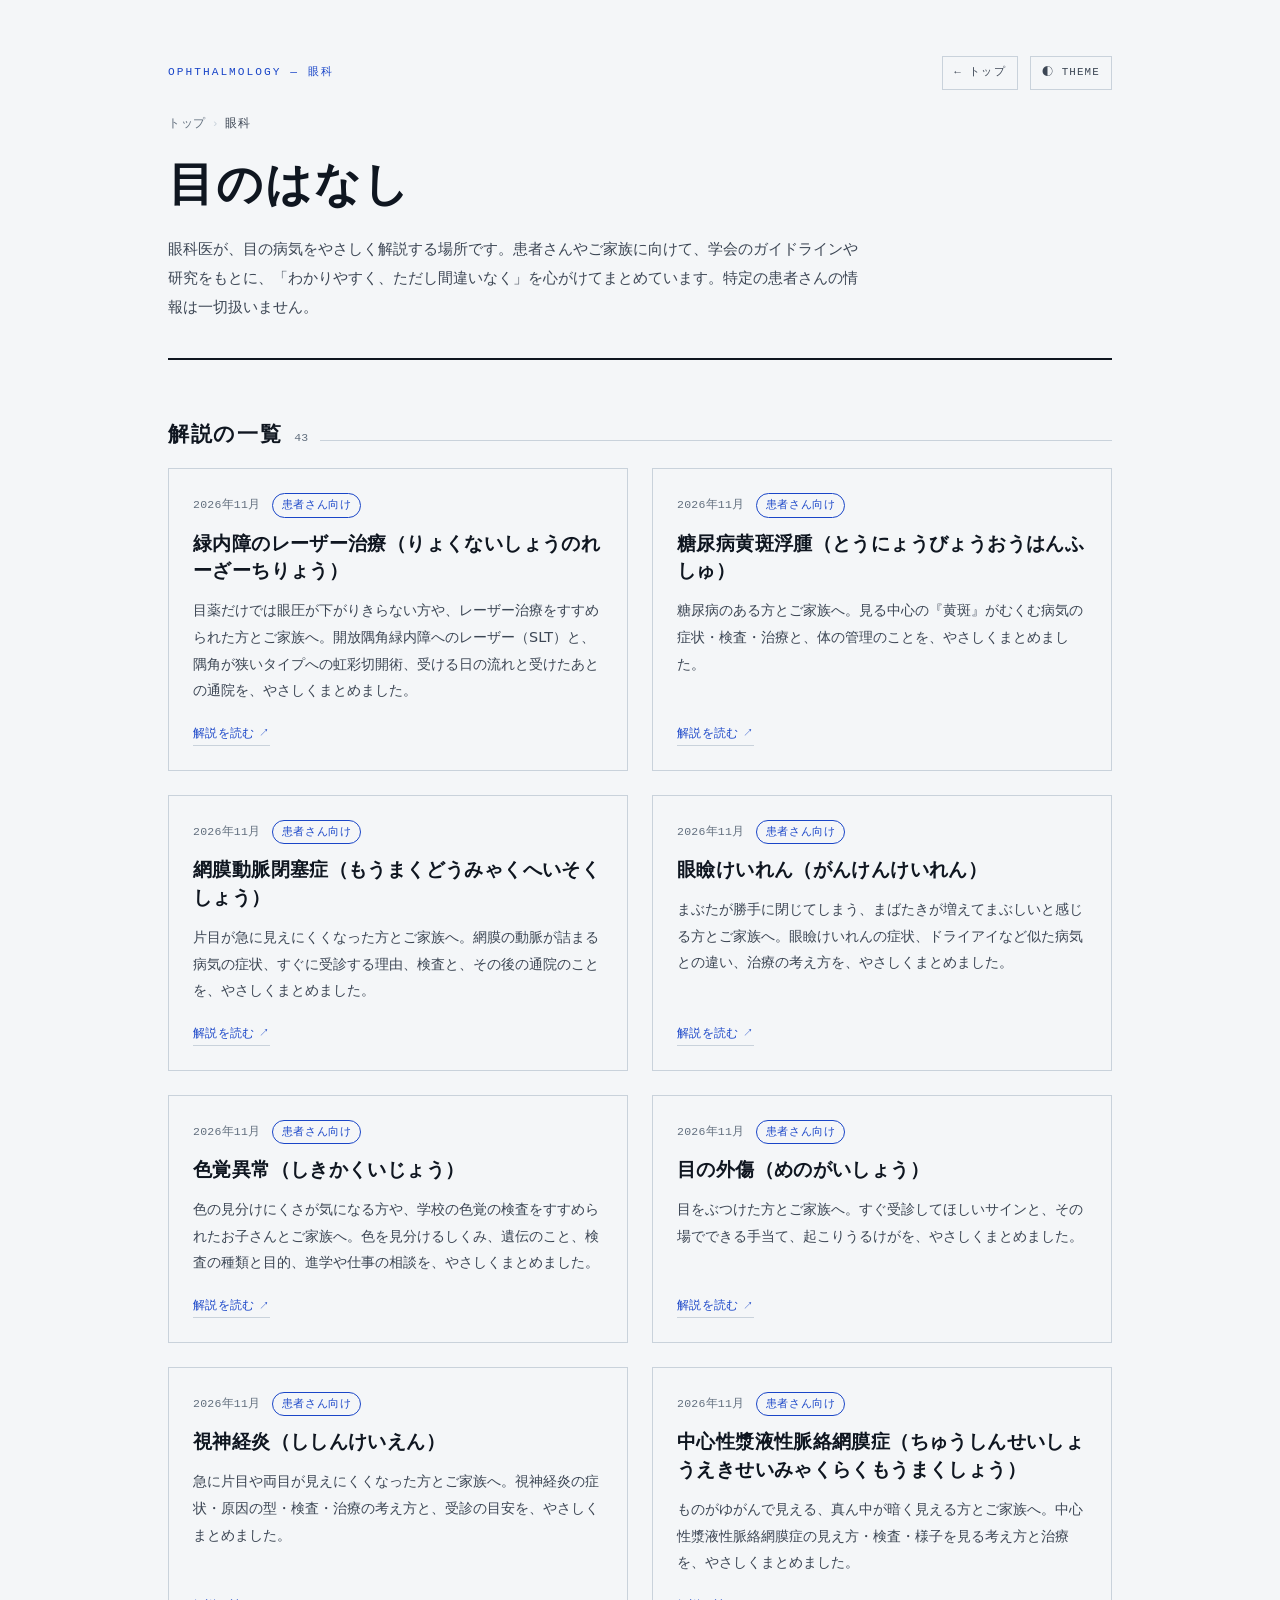
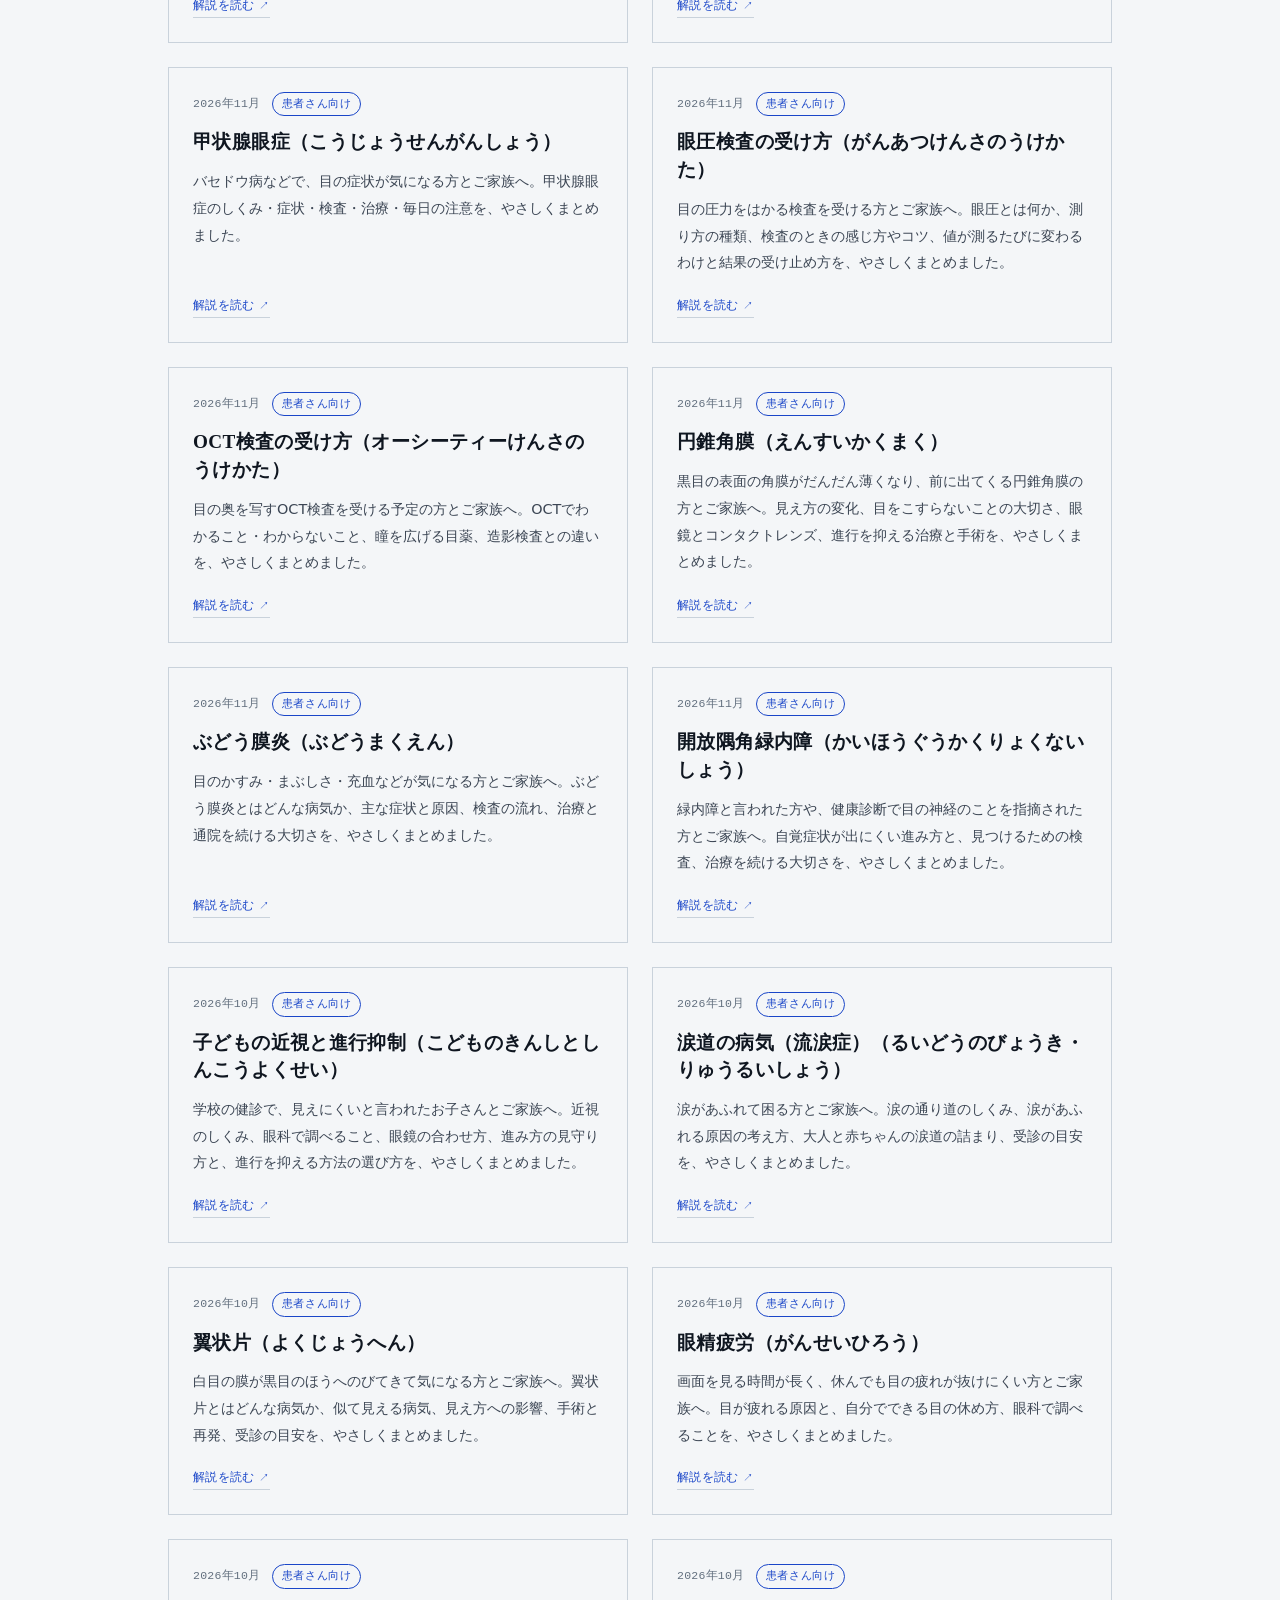
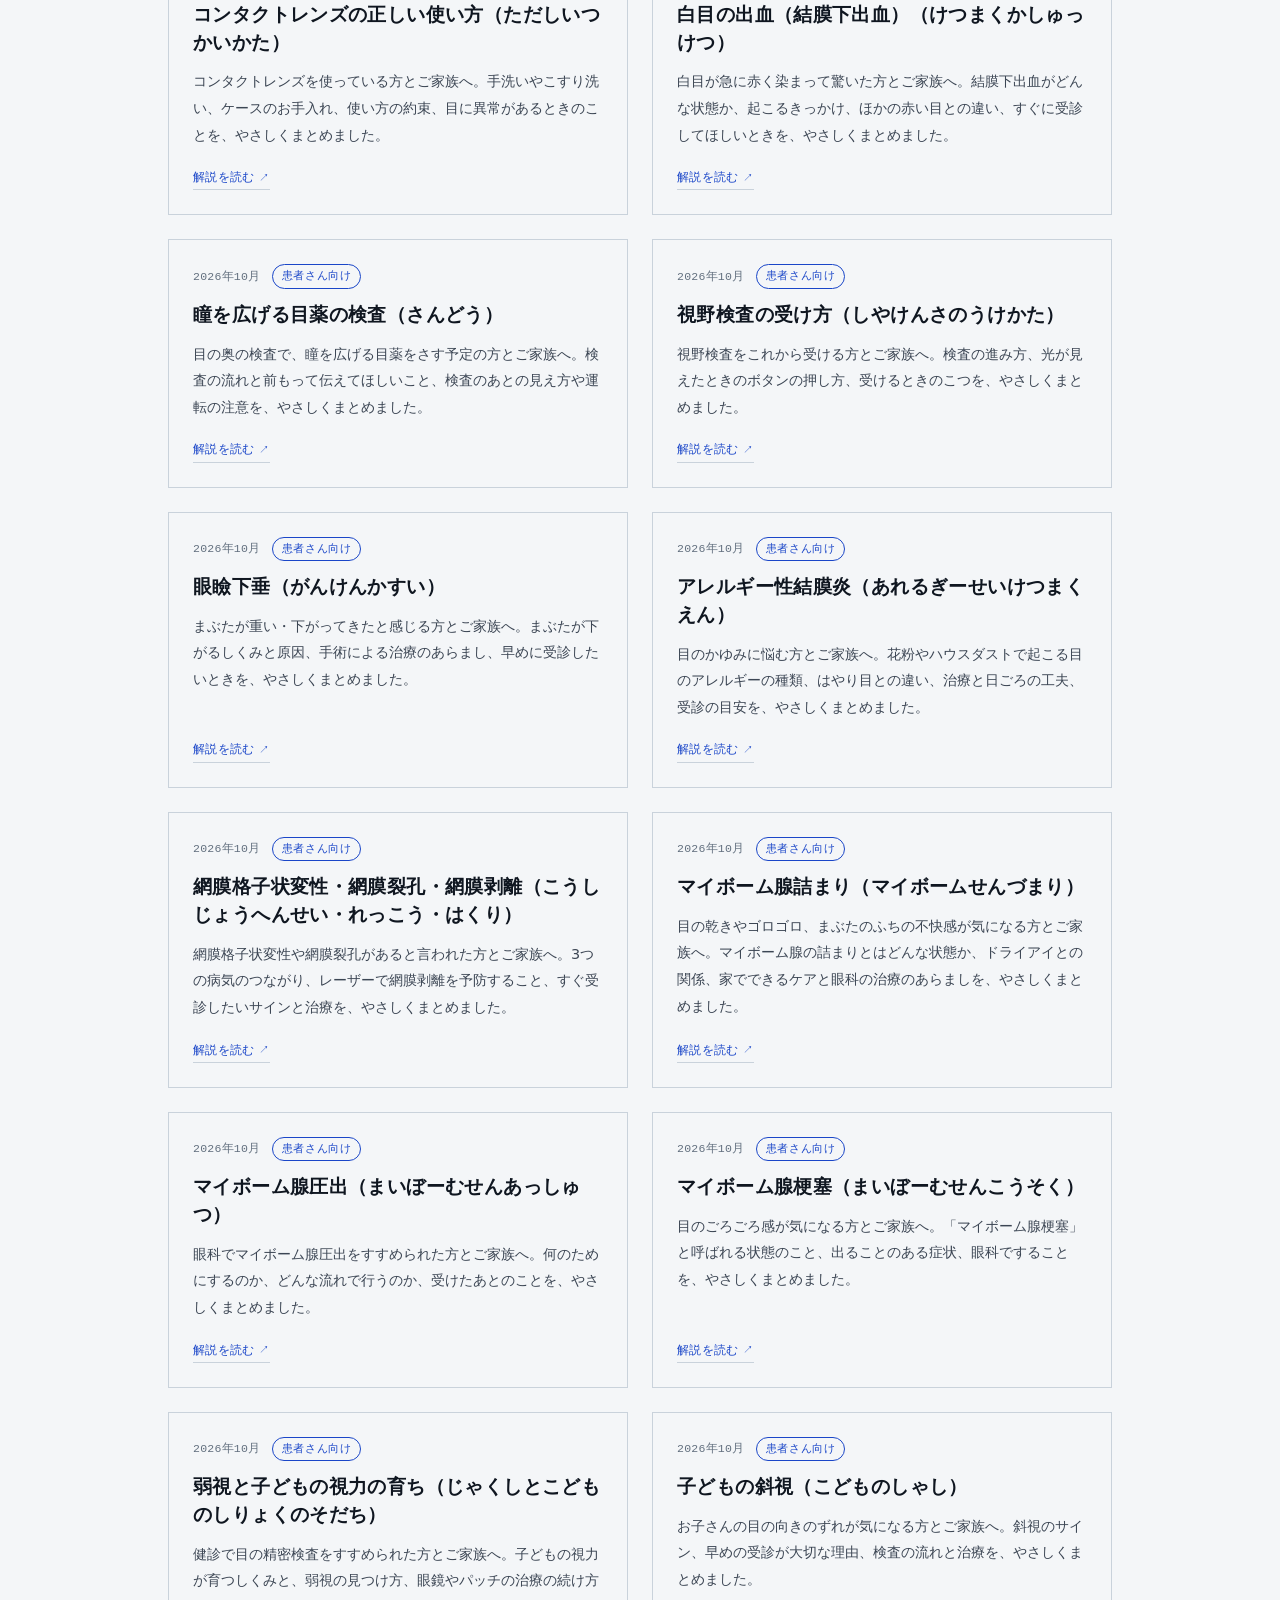
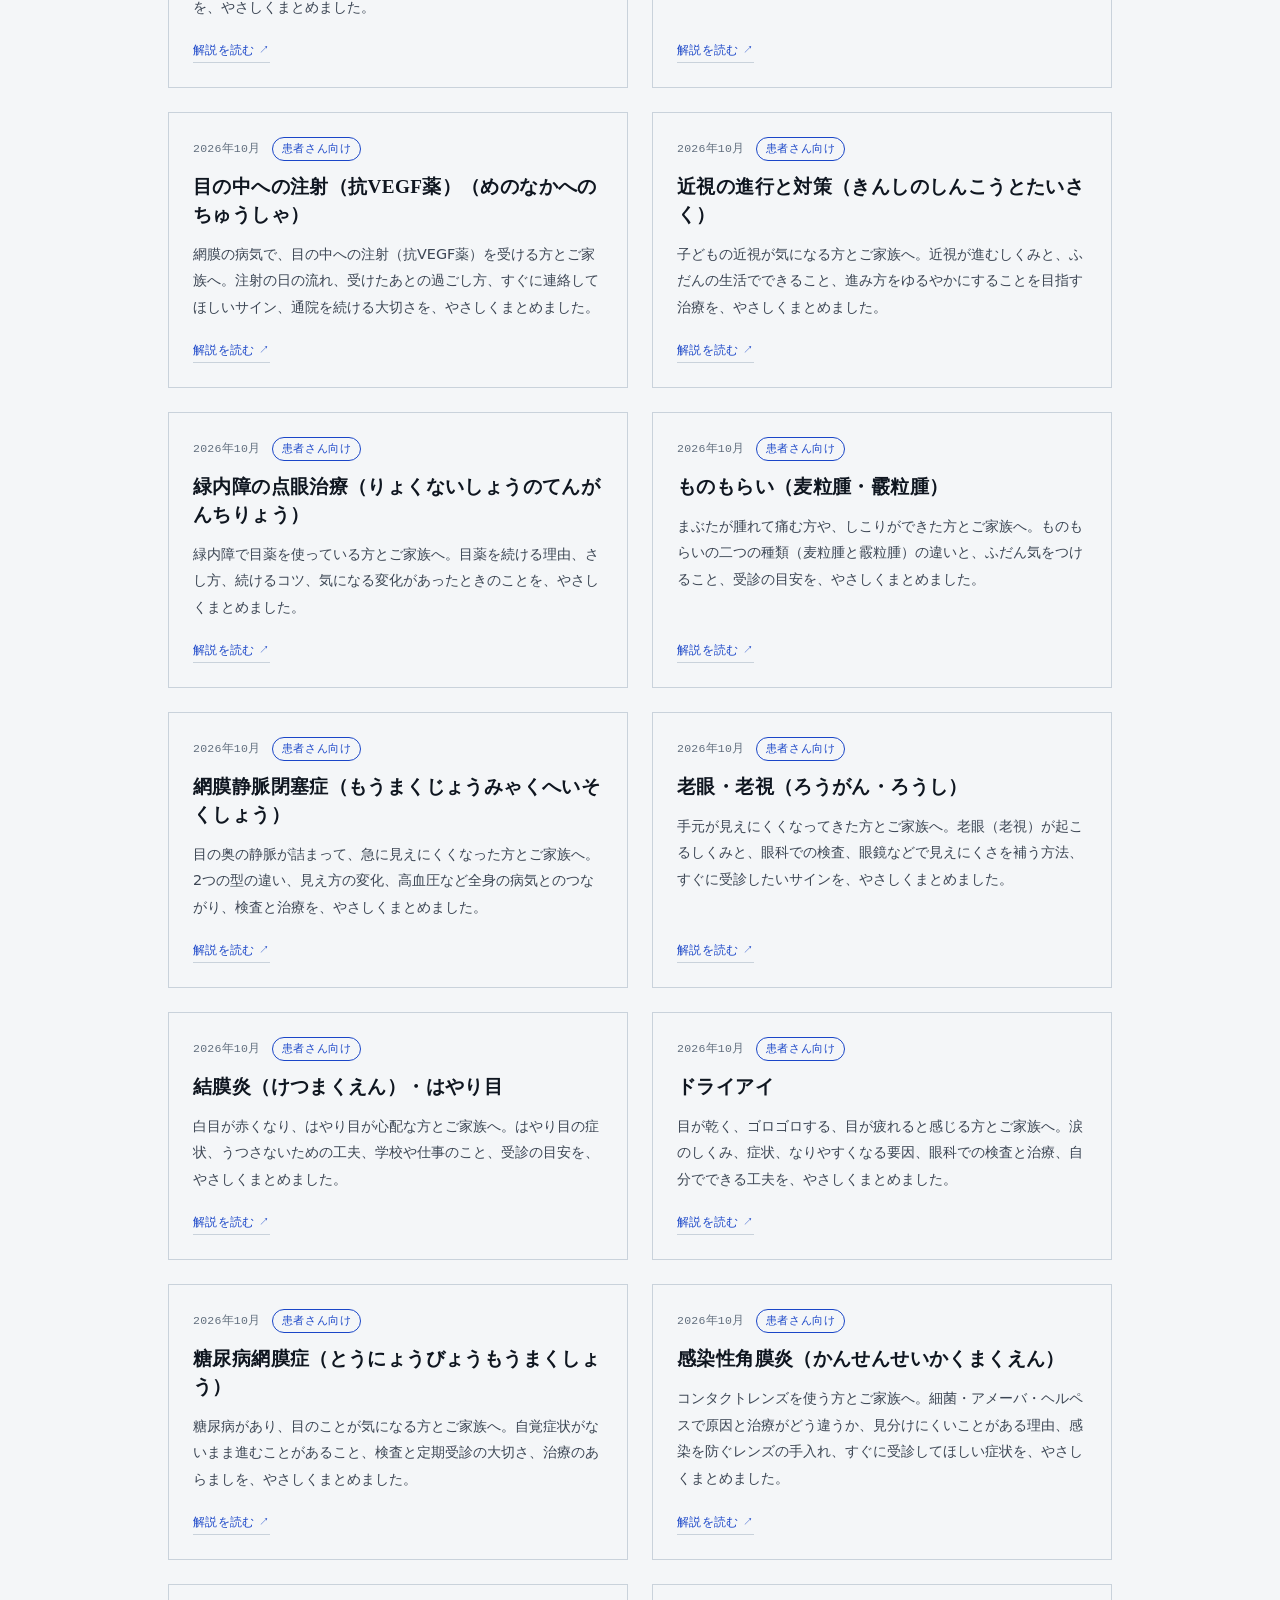
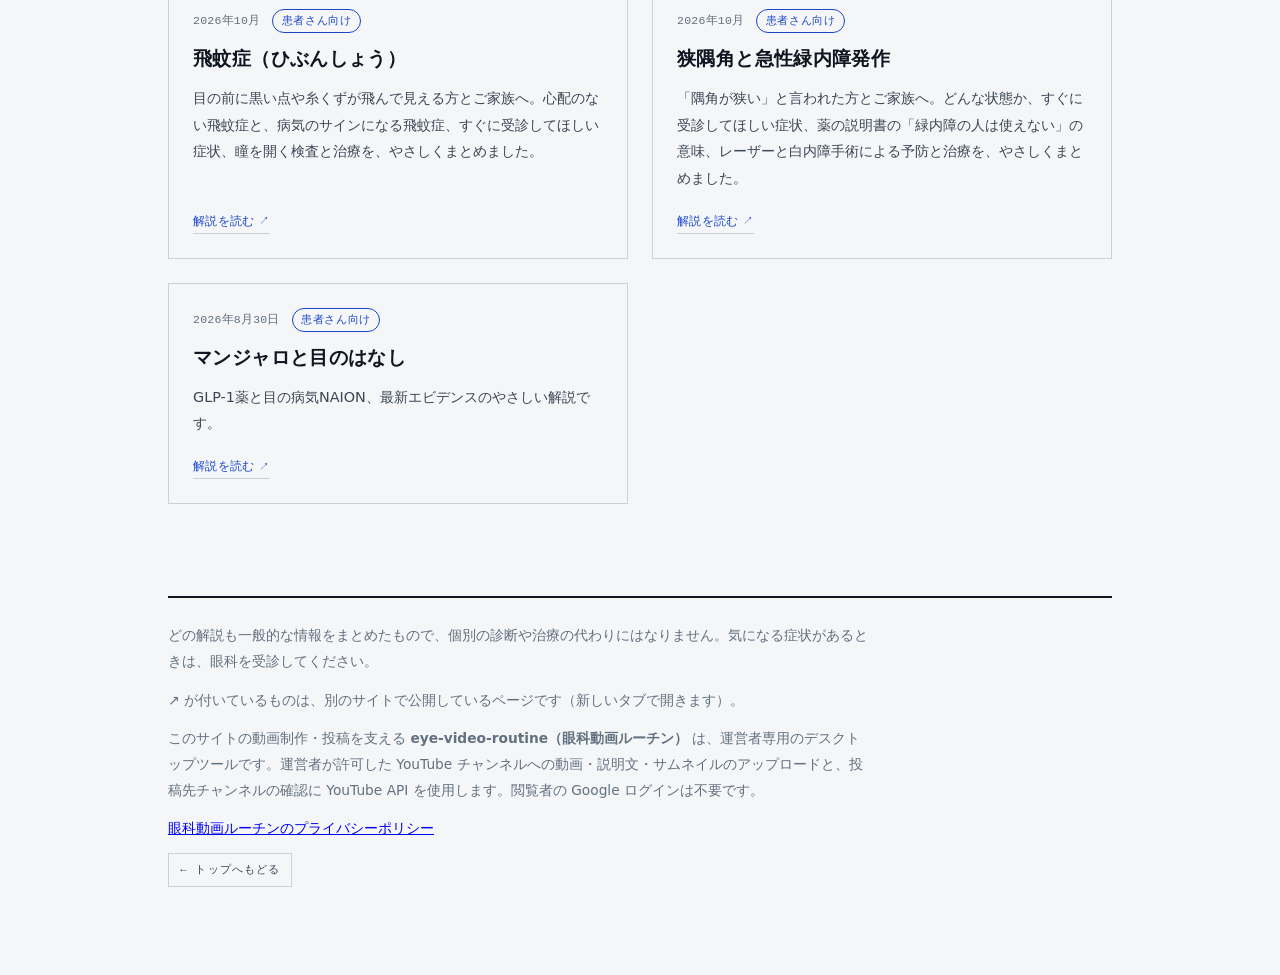
==== commit a932e4bb: "眼科の解説の一覧に「緑内障のレーザー治療」を追加 Co-Authored-By: Claude Opus 5.5 <noreply@anthropic.com>" ====
--- a/eye/index.html
+++ b/eye/index.html
@@ -49,10 +49,20 @@
     ══════════════════════════════════════════════ -->
     <section>
       <div class="section-head">
-        <h2>解説の一覧</h2><span class="count">42</span><span class="fill"></span>
+        <h2>解説の一覧</h2><span class="count">43</span><span class="fill"></span>
       </div>
 
       <div class="eye-cards">
+
+        <article class="eye-card">
+          <div class="card-meta">
+            <span class="date">2026年11月</span>
+            <span class="cat">患者さん向け</span>
+          </div>
+          <h3>緑内障のレーザー治療（りょくないしょうのれーざーちりょう）</h3>
+          <p>目薬だけでは眼圧が下がりきらない方や、レーザー治療をすすめられた方とご家族へ。開放隅角緑内障へのレーザー（SLT）と、隅角が狭いタイプへの虹彩切開術、受ける日の流れと受けたあとの通院を、やさしくまとめました。</p>
+          <a class="entry-link" href="https://glaucoma-laser-patient-guide.vercel.app/" target="_blank" rel="noopener">解説を読む <span class="arrow">↗</span></a>
+        </article>
 
         <article class="eye-card">
           <div class="card-meta">
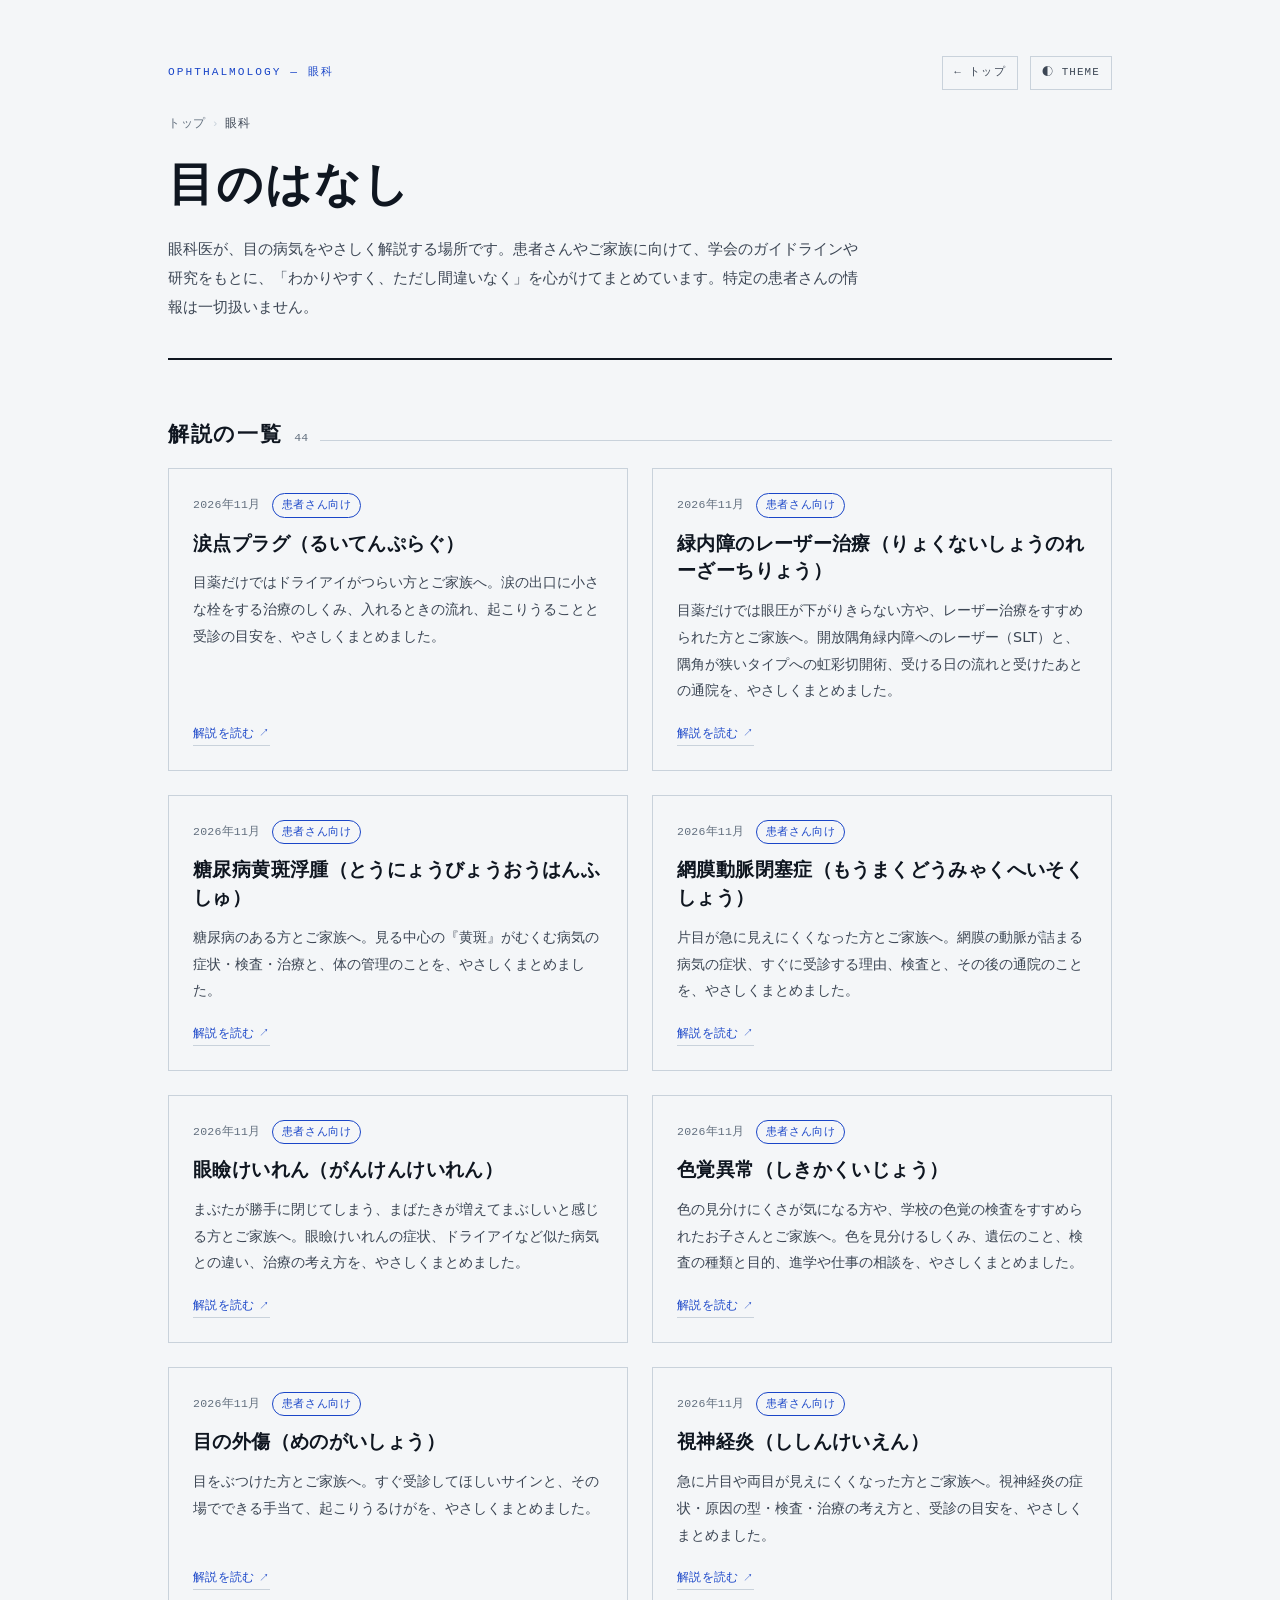
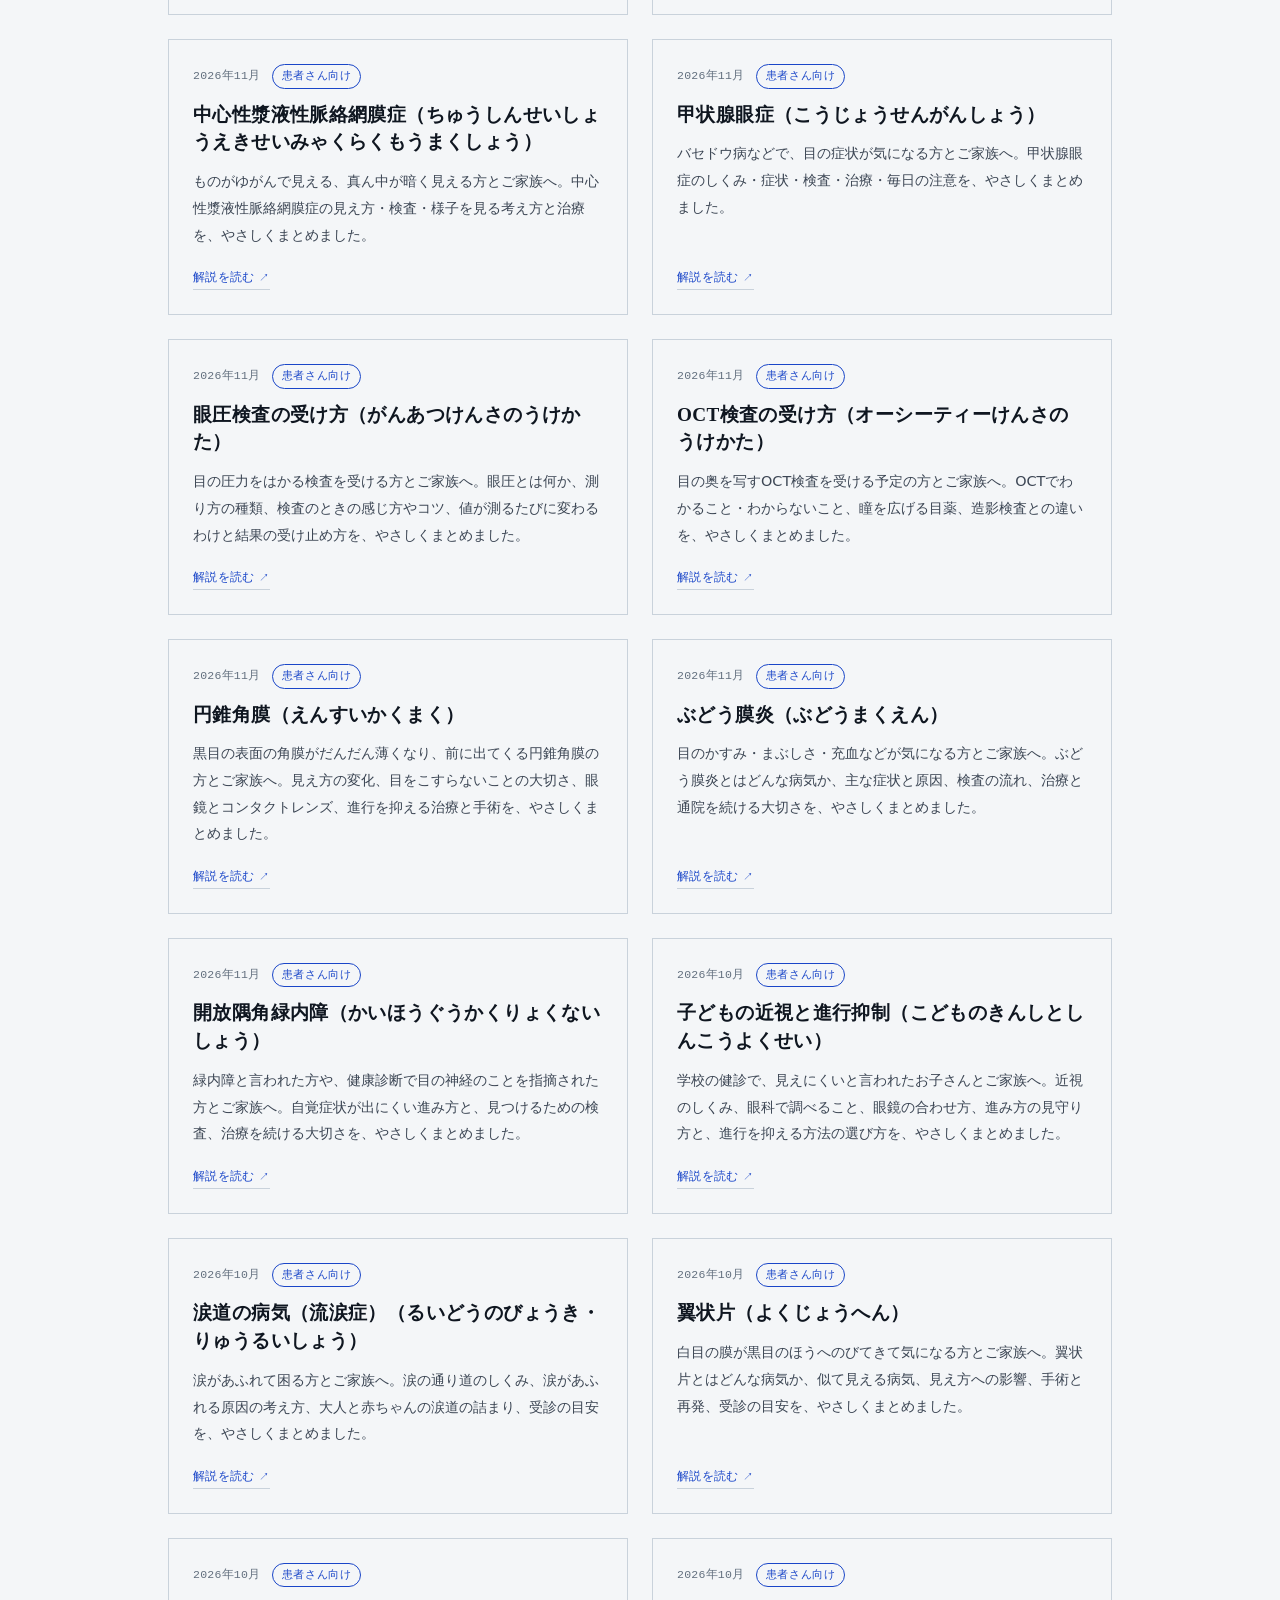
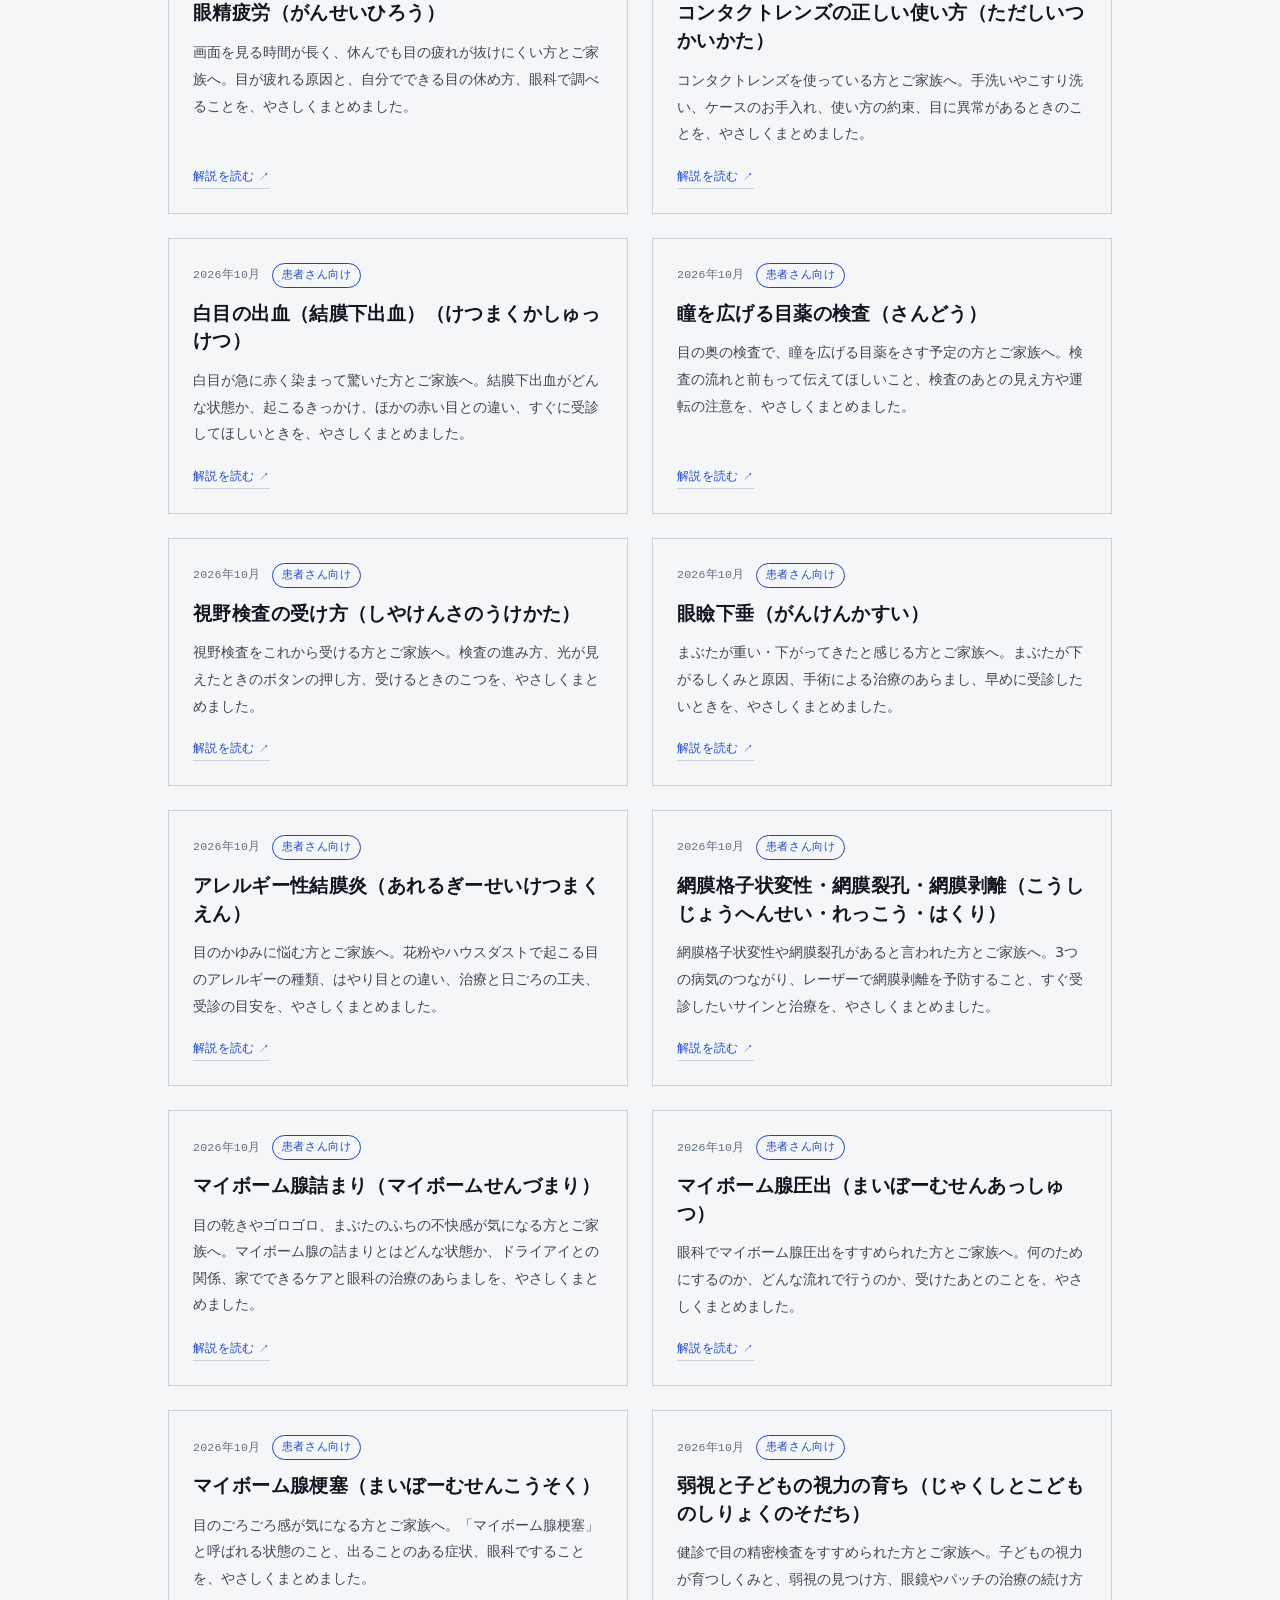
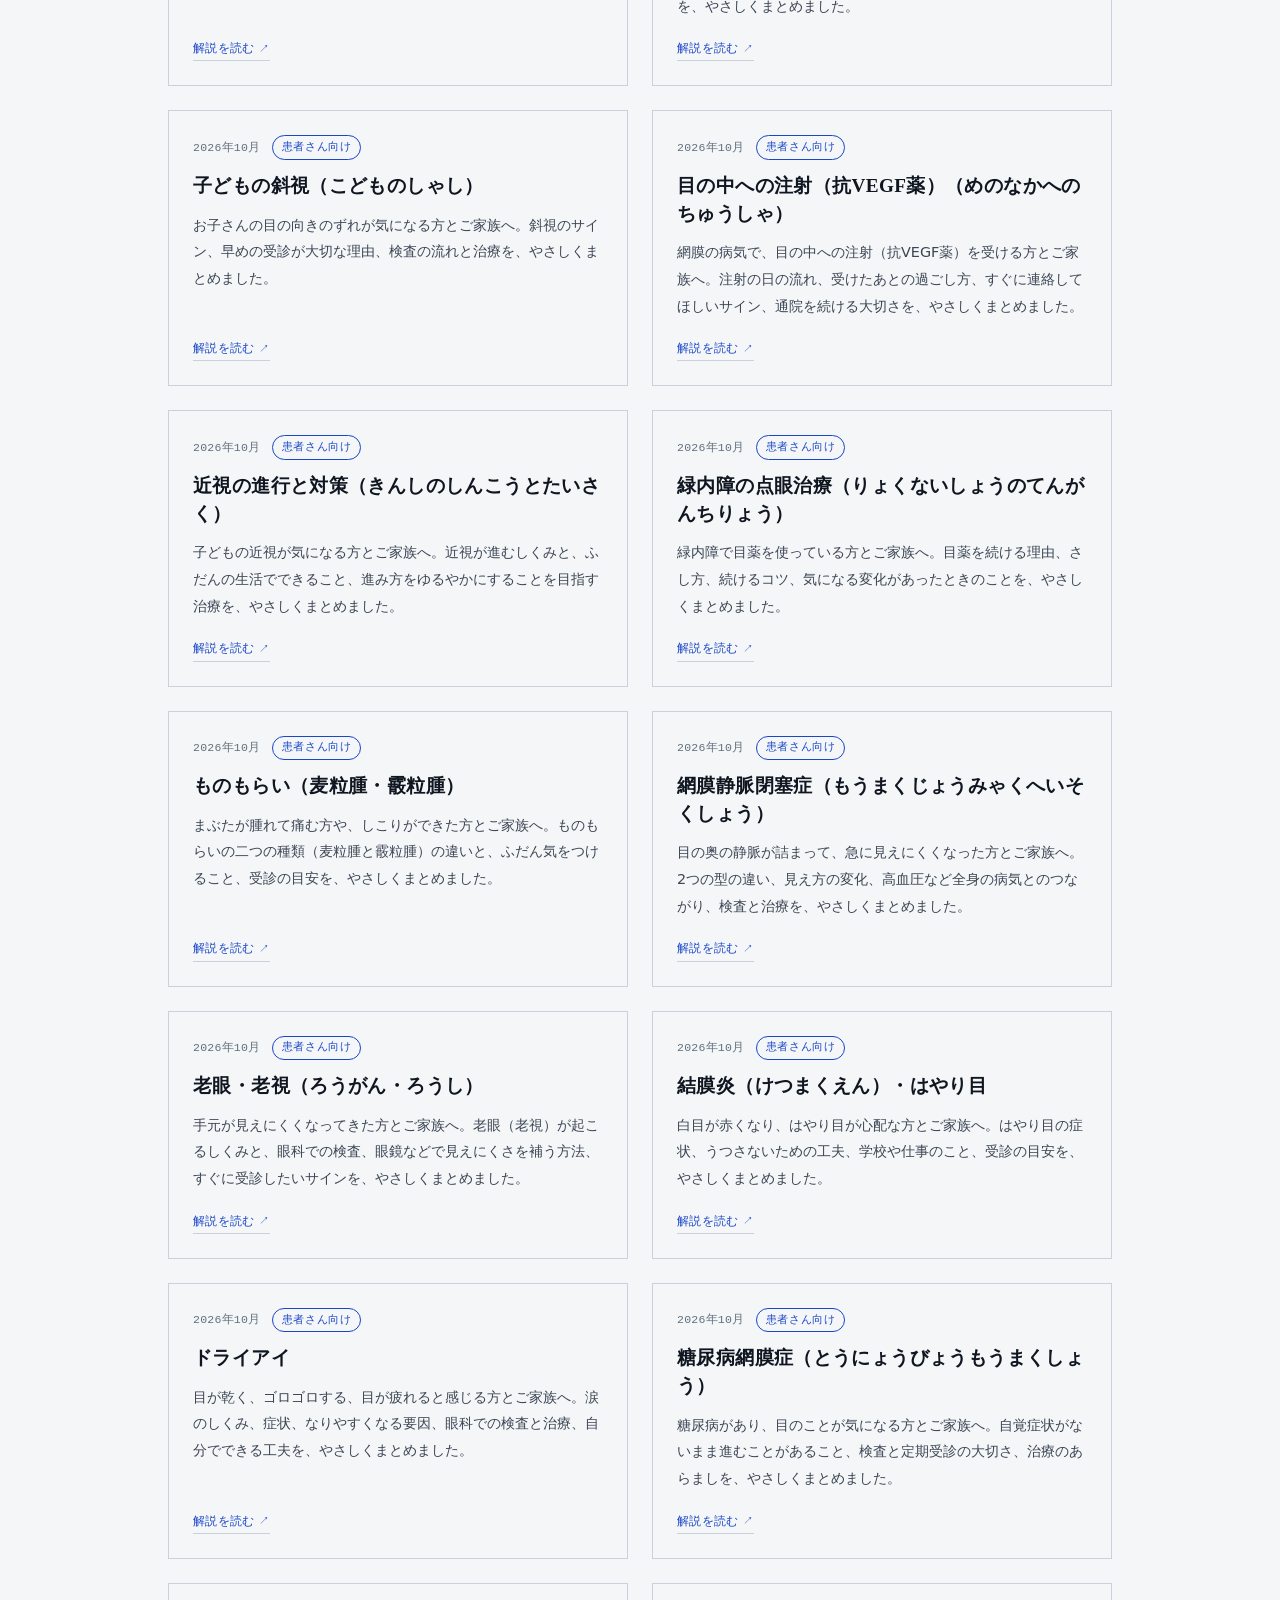
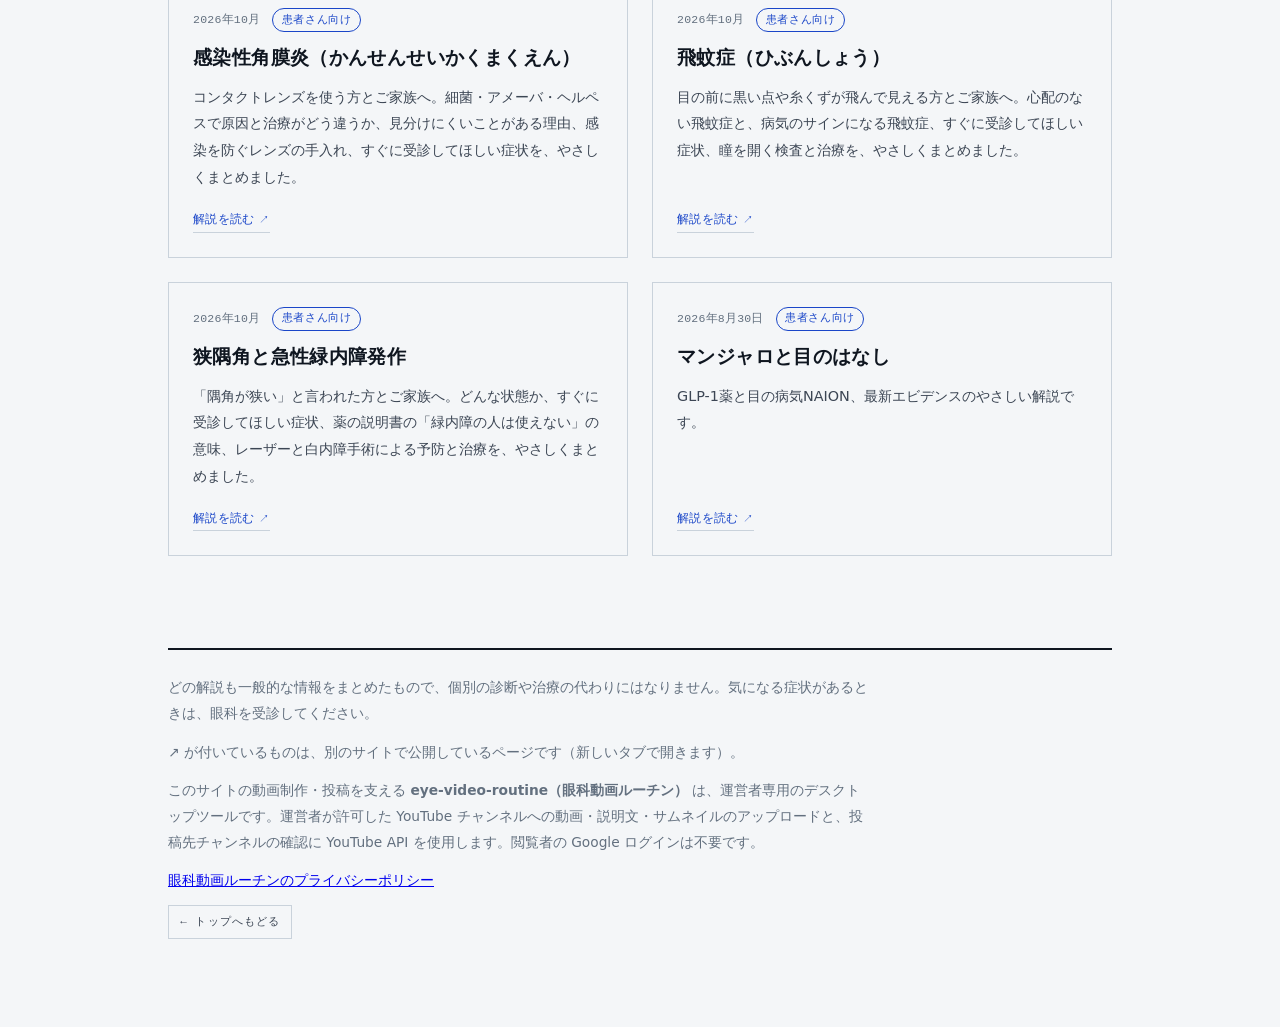
==== commit c15ae320: "眼科の解説の一覧に「涙点プラグ」を追加 Co-Authored-By: Claude Opus 5.5 <noreply@anthropic.com>" ====
--- a/eye/index.html
+++ b/eye/index.html
@@ -49,10 +49,20 @@
     ══════════════════════════════════════════════ -->
     <section>
       <div class="section-head">
-        <h2>解説の一覧</h2><span class="count">43</span><span class="fill"></span>
+        <h2>解説の一覧</h2><span class="count">44</span><span class="fill"></span>
       </div>
 
       <div class="eye-cards">
+
+        <article class="eye-card">
+          <div class="card-meta">
+            <span class="date">2026年11月</span>
+            <span class="cat">患者さん向け</span>
+          </div>
+          <h3>涙点プラグ（るいてんぷらぐ）</h3>
+          <p>目薬だけではドライアイがつらい方とご家族へ。涙の出口に小さな栓をする治療のしくみ、入れるときの流れ、起こりうることと受診の目安を、やさしくまとめました。</p>
+          <a class="entry-link" href="https://punctal-plug-patient-guide.vercel.app/" target="_blank" rel="noopener">解説を読む <span class="arrow">↗</span></a>
+        </article>
 
         <article class="eye-card">
           <div class="card-meta">
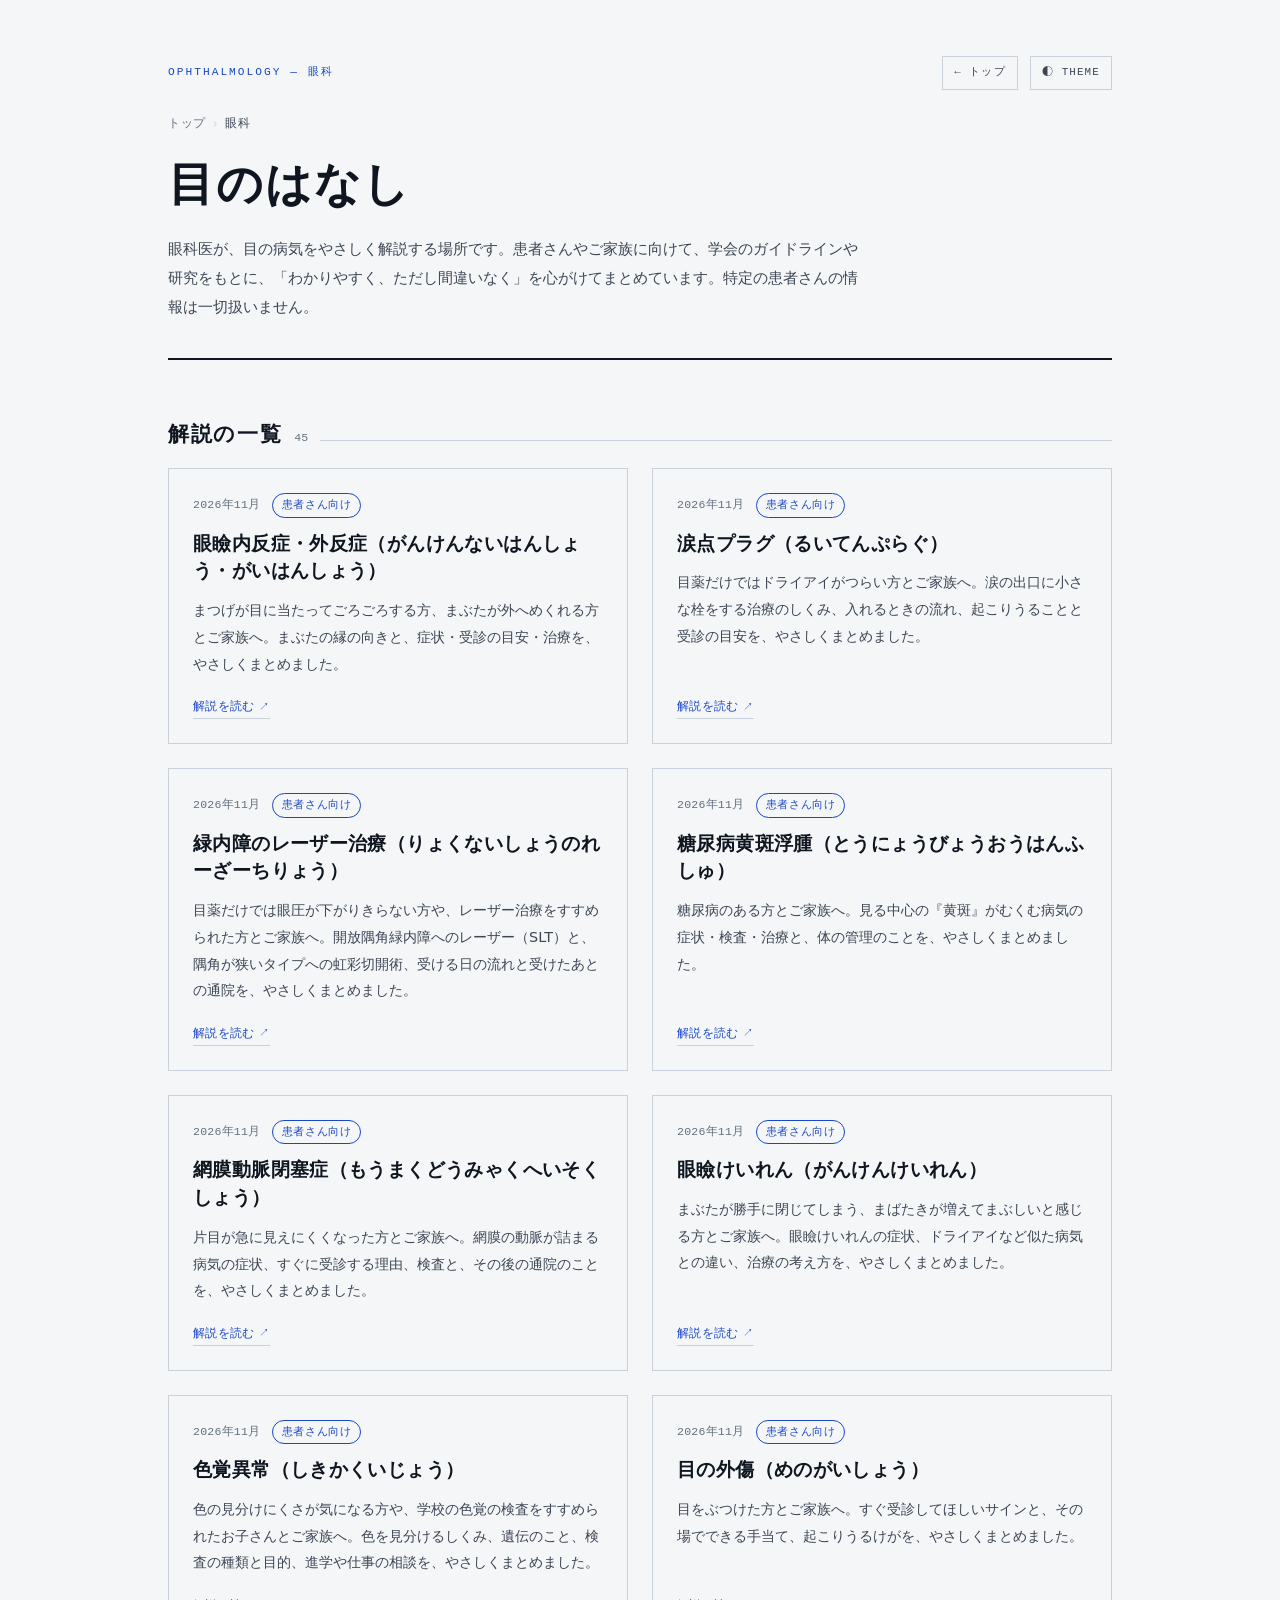
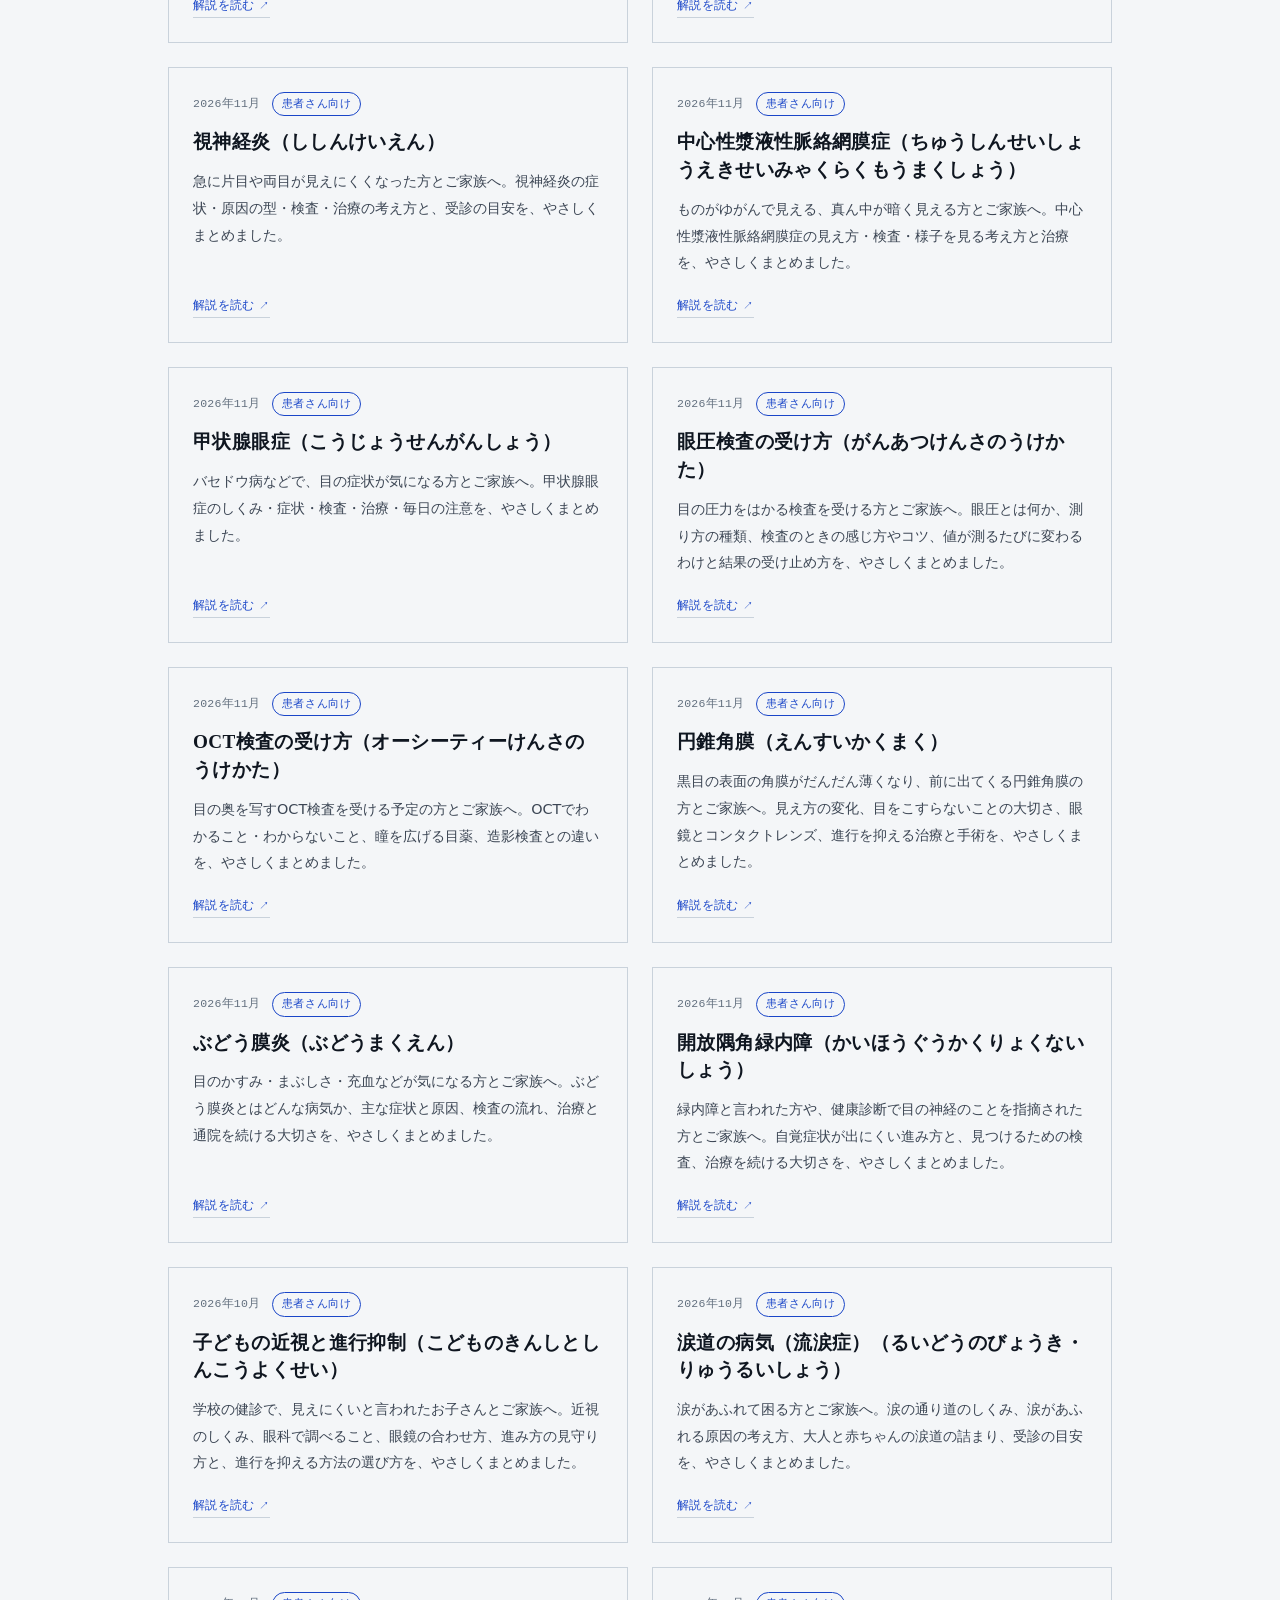
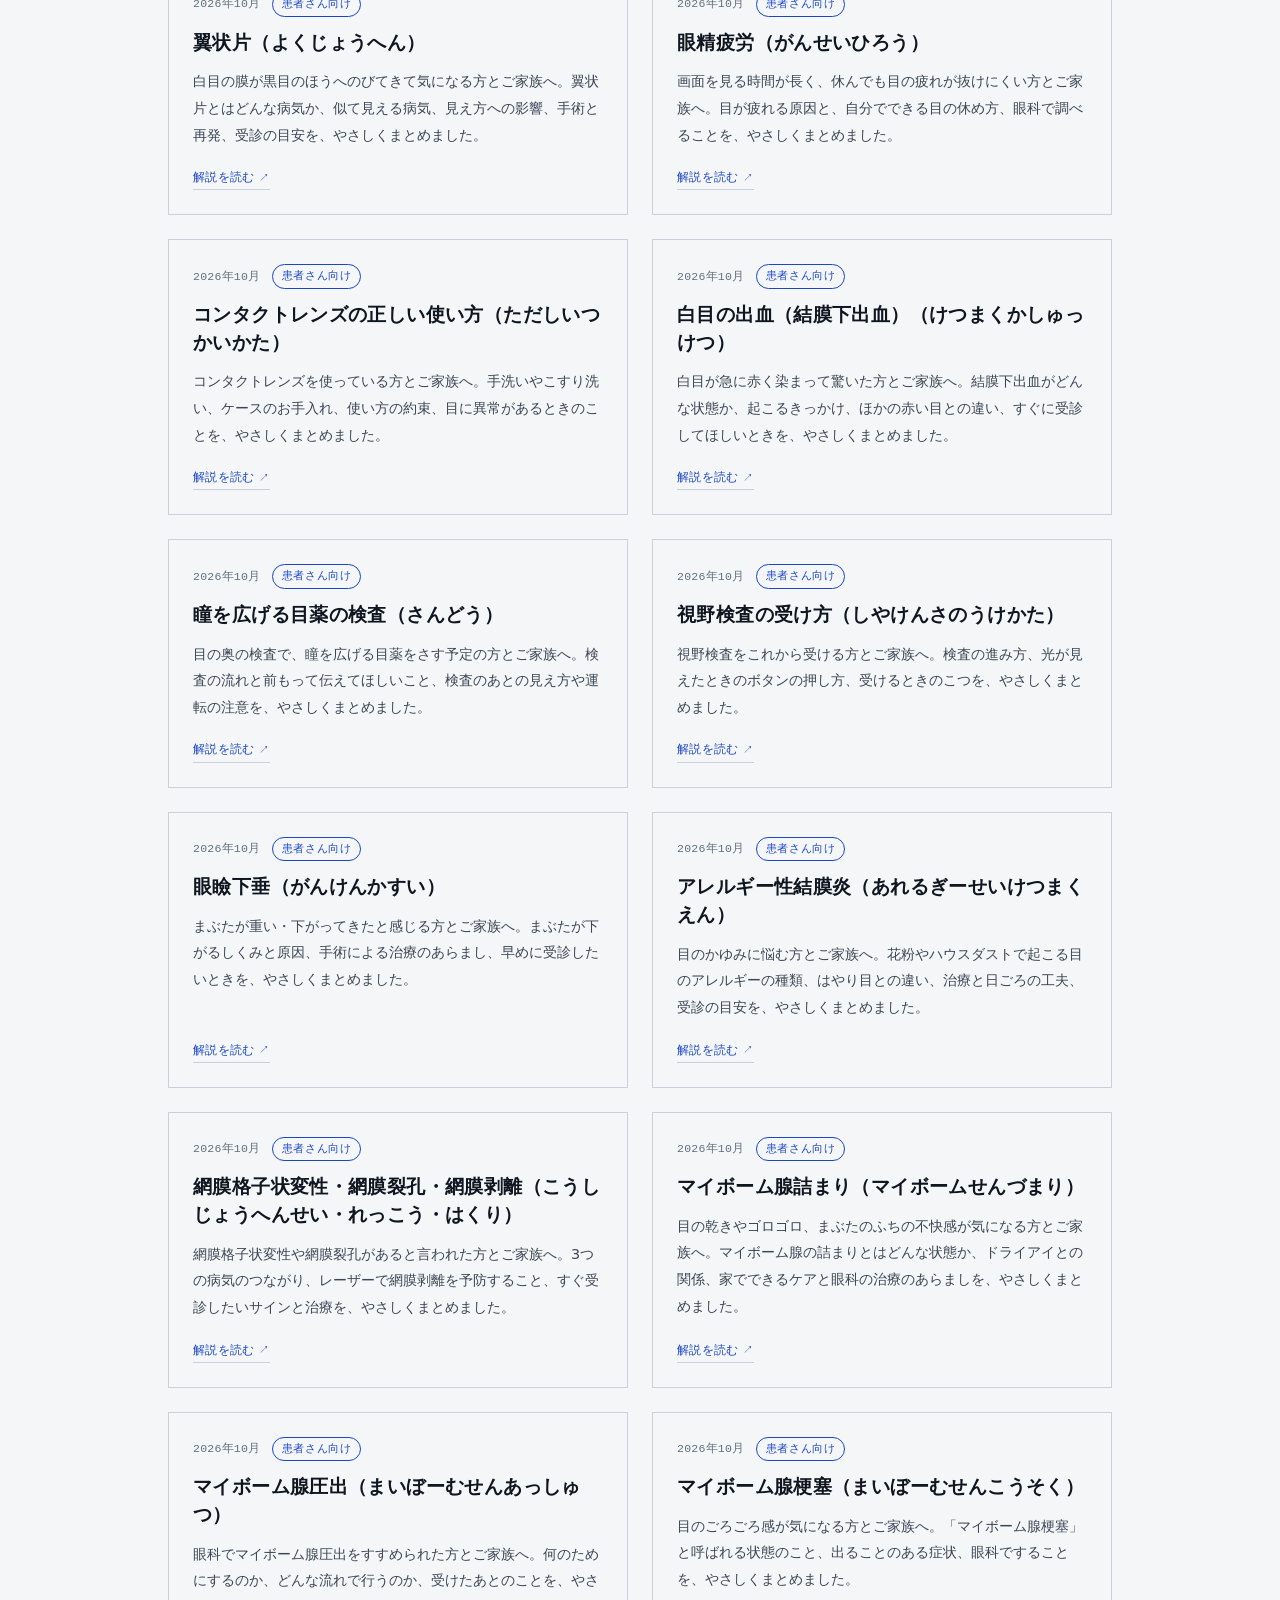
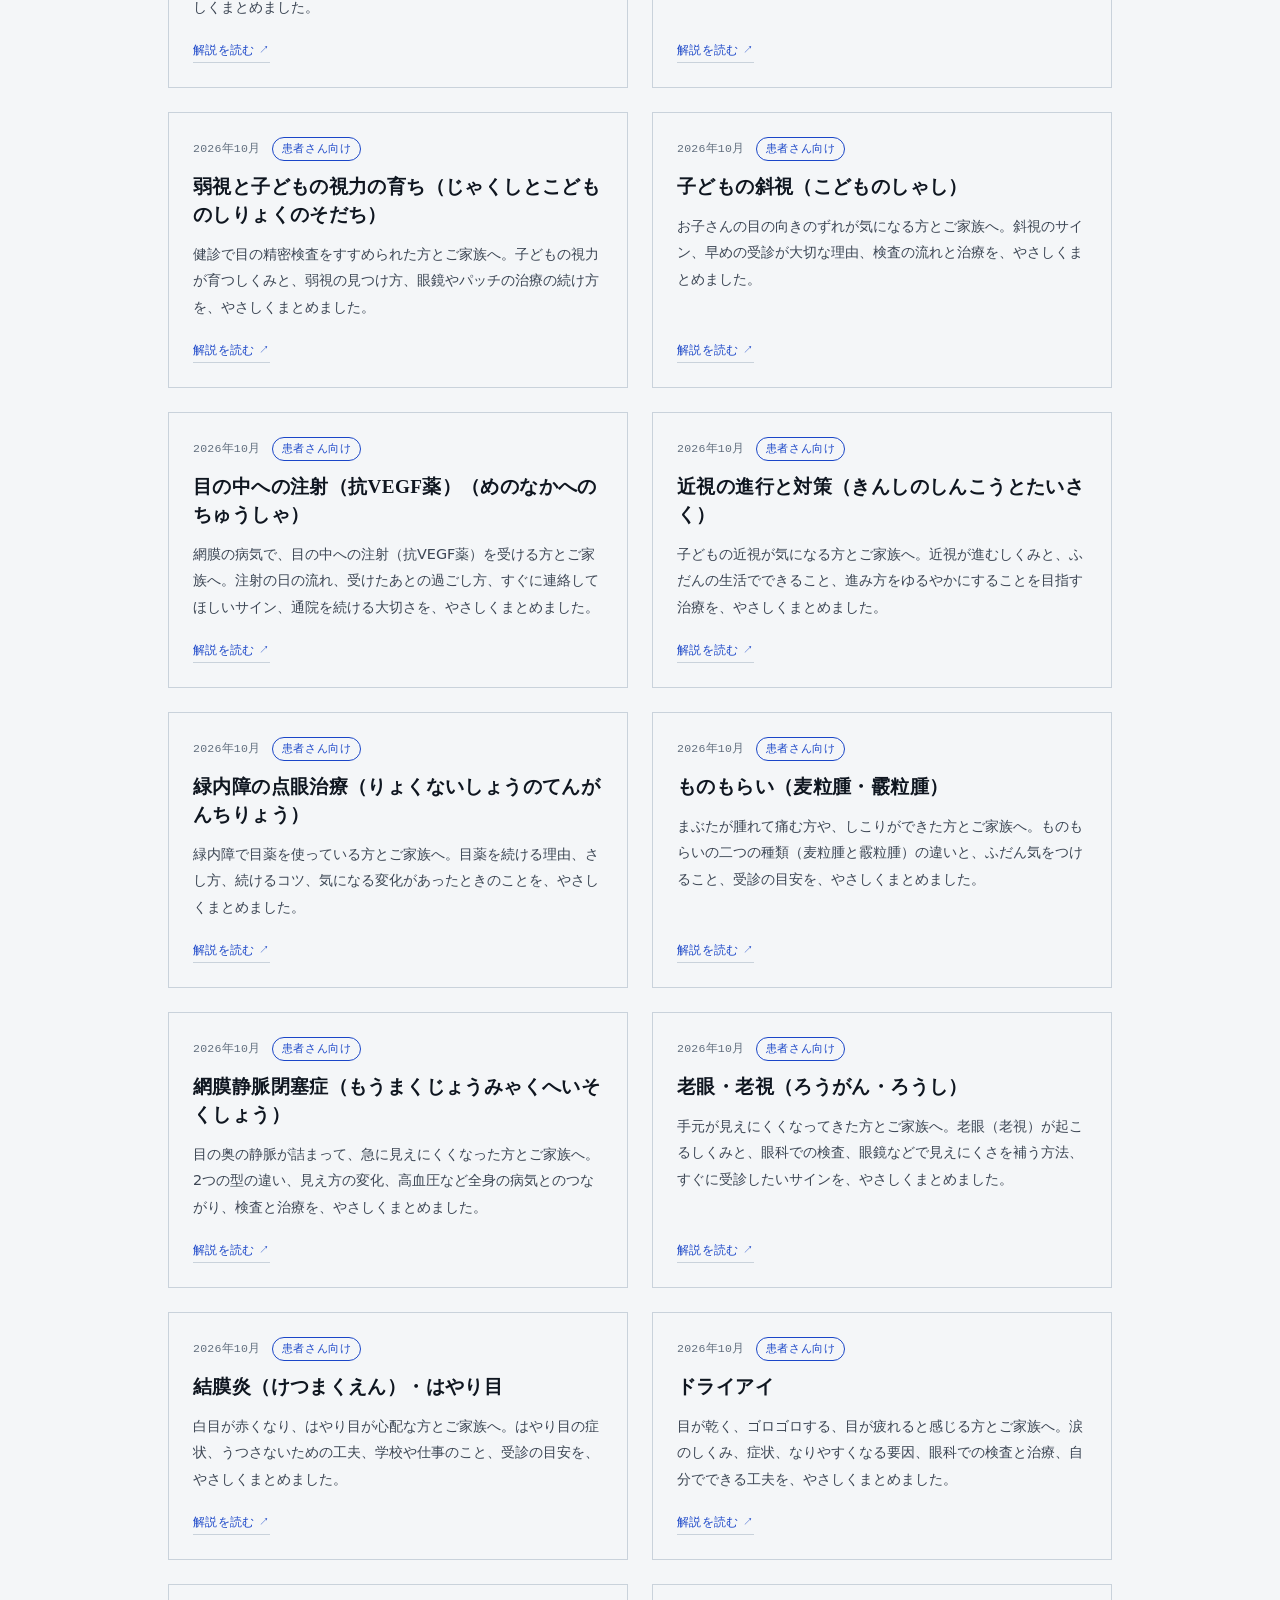
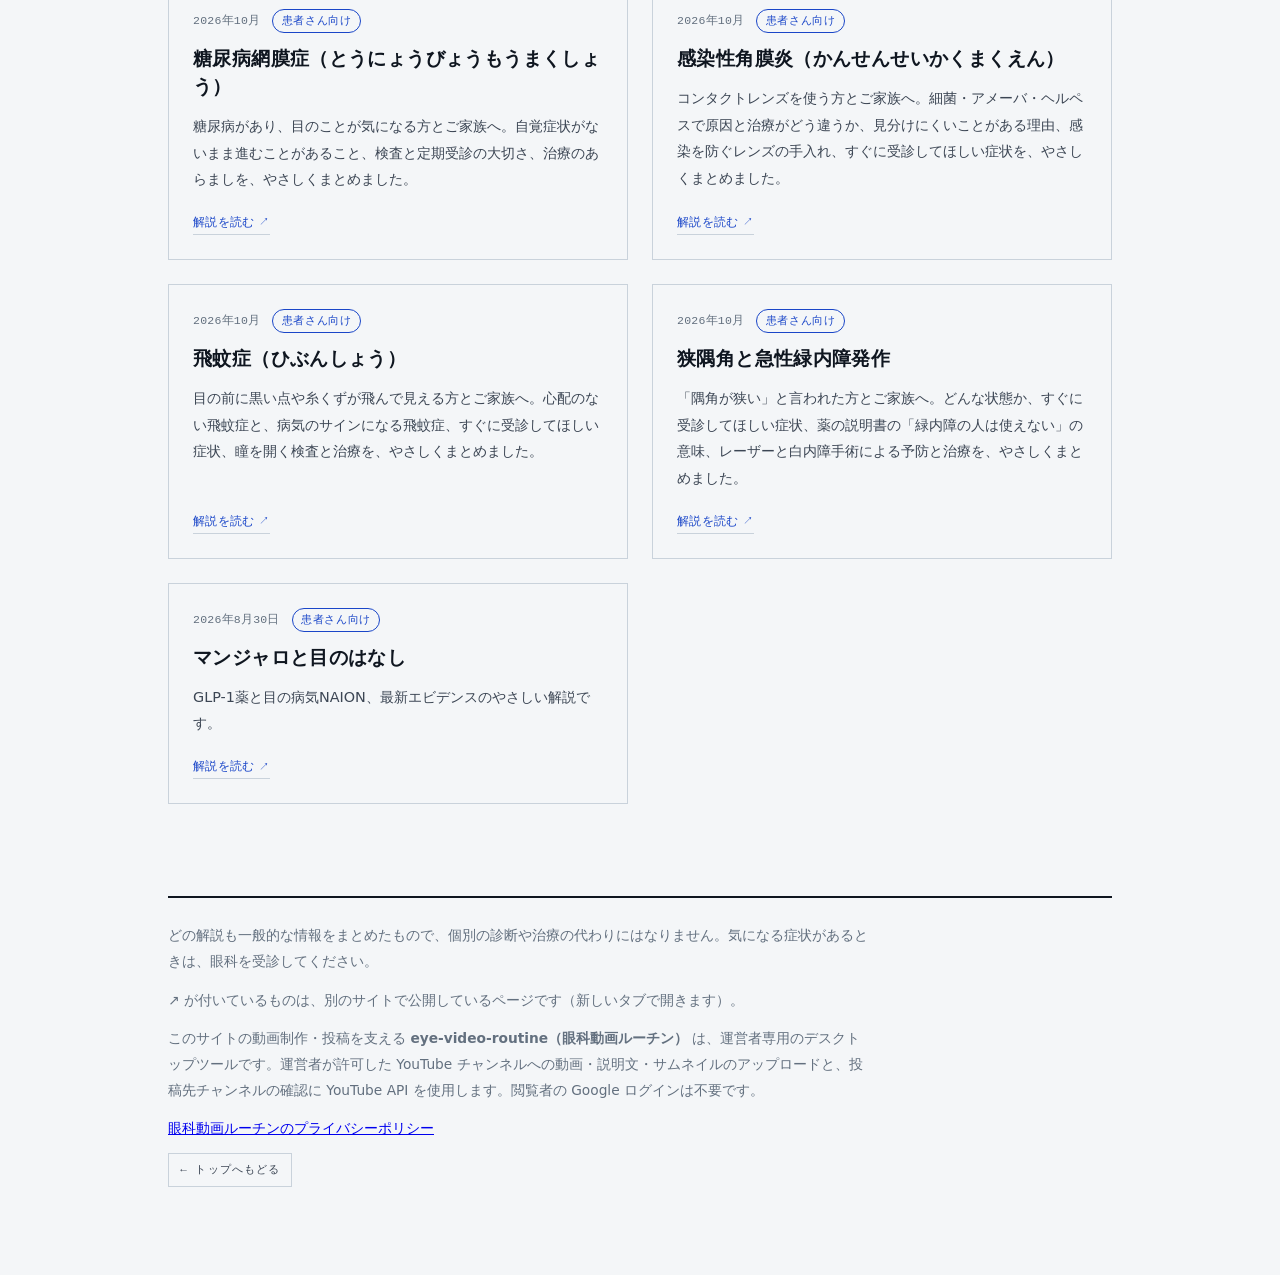
==== commit 1dd52fe4: "眼科の解説の一覧に「眼瞼内反症・外反症」を追加 Co-Authored-By: Claude Opus 5.5 <noreply@anthropic.com>" ====
--- a/eye/index.html
+++ b/eye/index.html
@@ -49,10 +49,20 @@
     ══════════════════════════════════════════════ -->
     <section>
       <div class="section-head">
-        <h2>解説の一覧</h2><span class="count">44</span><span class="fill"></span>
+        <h2>解説の一覧</h2><span class="count">45</span><span class="fill"></span>
       </div>
 
       <div class="eye-cards">
+
+        <article class="eye-card">
+          <div class="card-meta">
+            <span class="date">2026年11月</span>
+            <span class="cat">患者さん向け</span>
+          </div>
+          <h3>眼瞼内反症・外反症（がんけんないはんしょう・がいはんしょう）</h3>
+          <p>まつげが目に当たってごろごろする方、まぶたが外へめくれる方とご家族へ。まぶたの縁の向きと、症状・受診の目安・治療を、やさしくまとめました。</p>
+          <a class="entry-link" href="https://entropion-ectropion-patient-guide.vercel.app/" target="_blank" rel="noopener">解説を読む <span class="arrow">↗</span></a>
+        </article>
 
         <article class="eye-card">
           <div class="card-meta">
